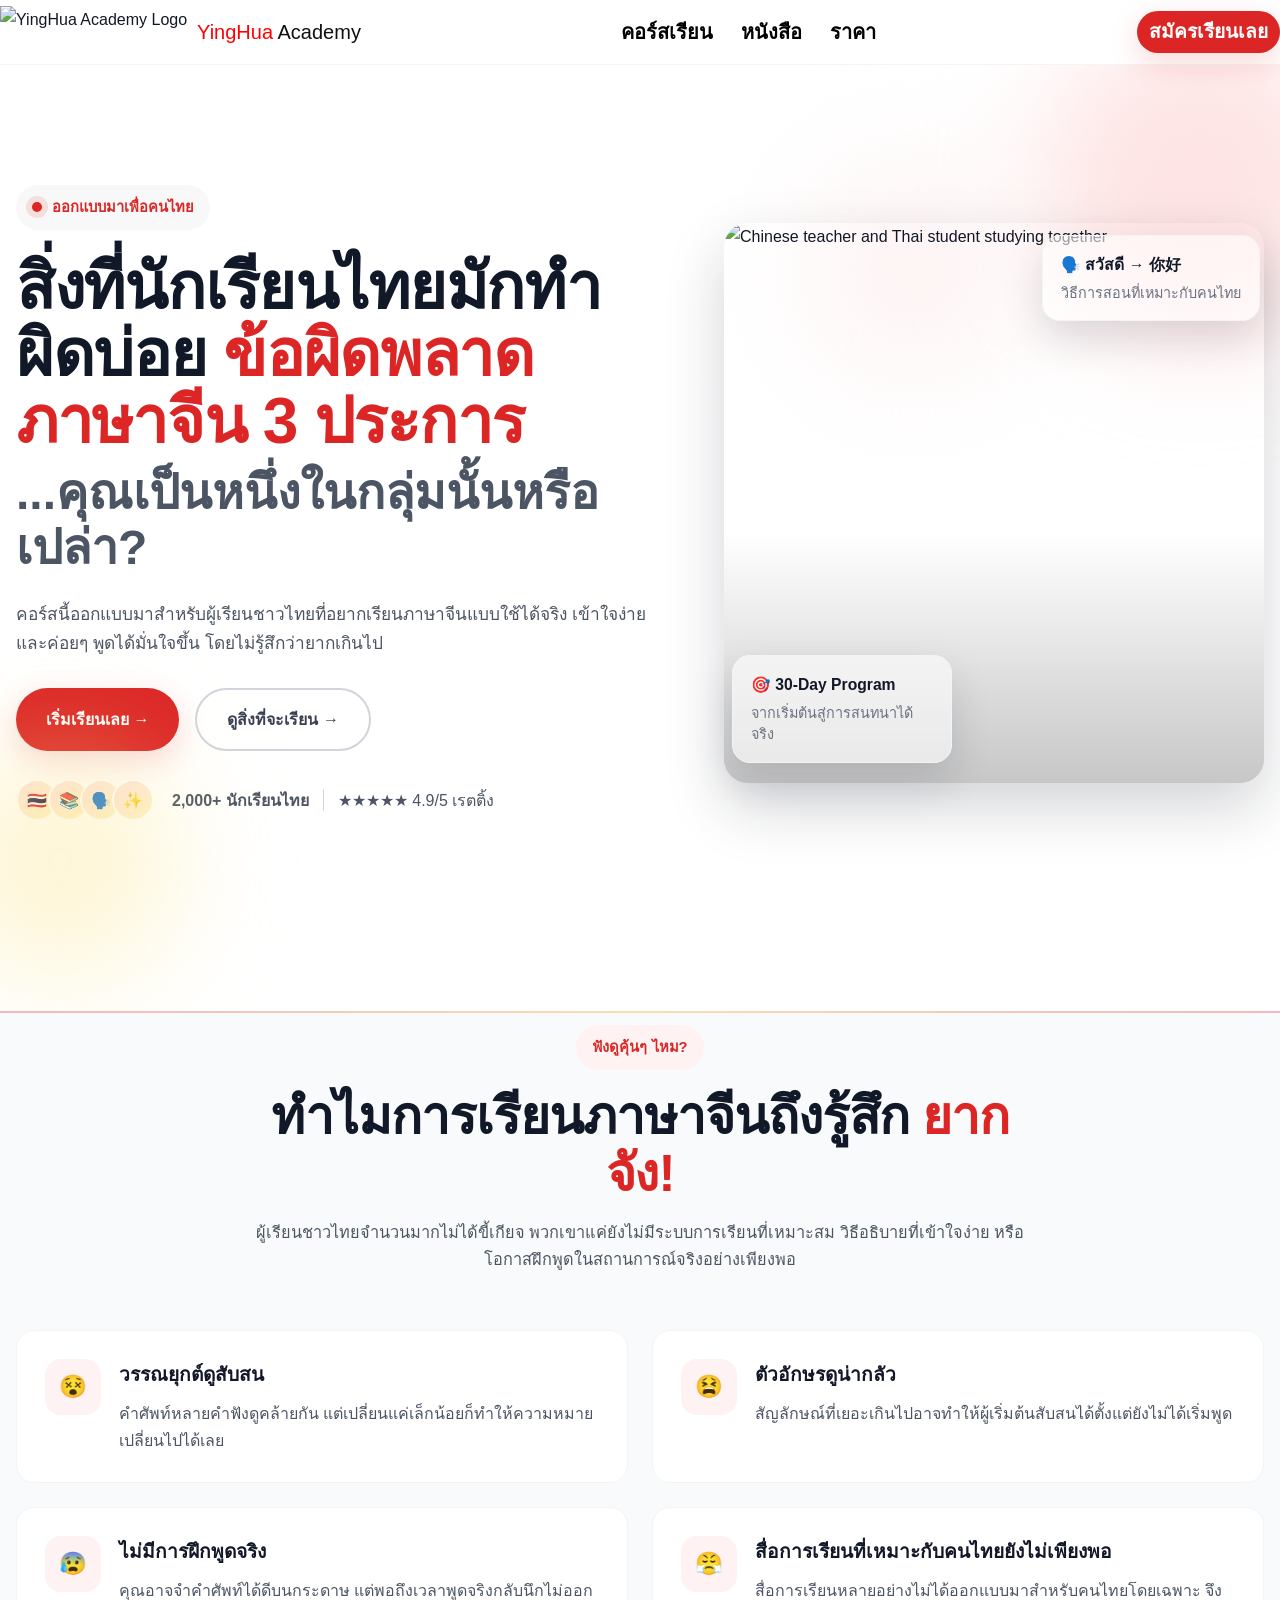
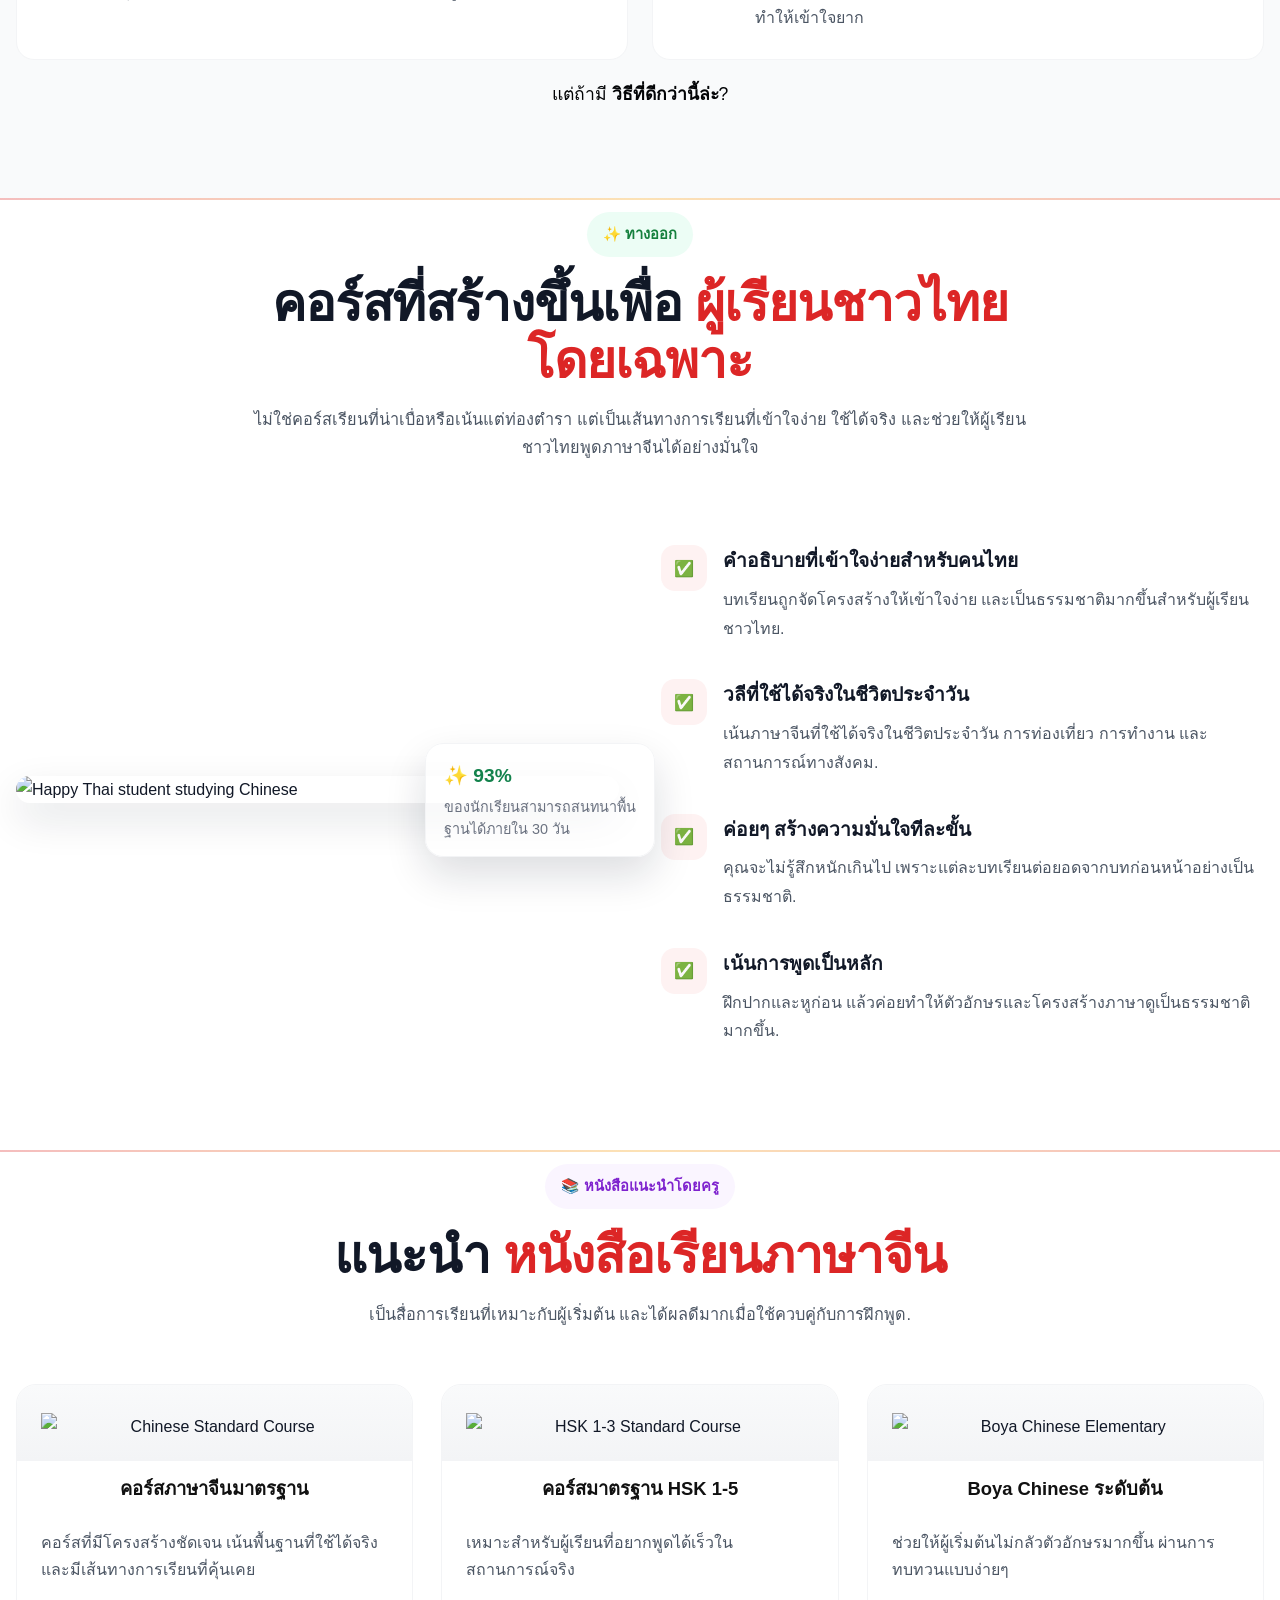
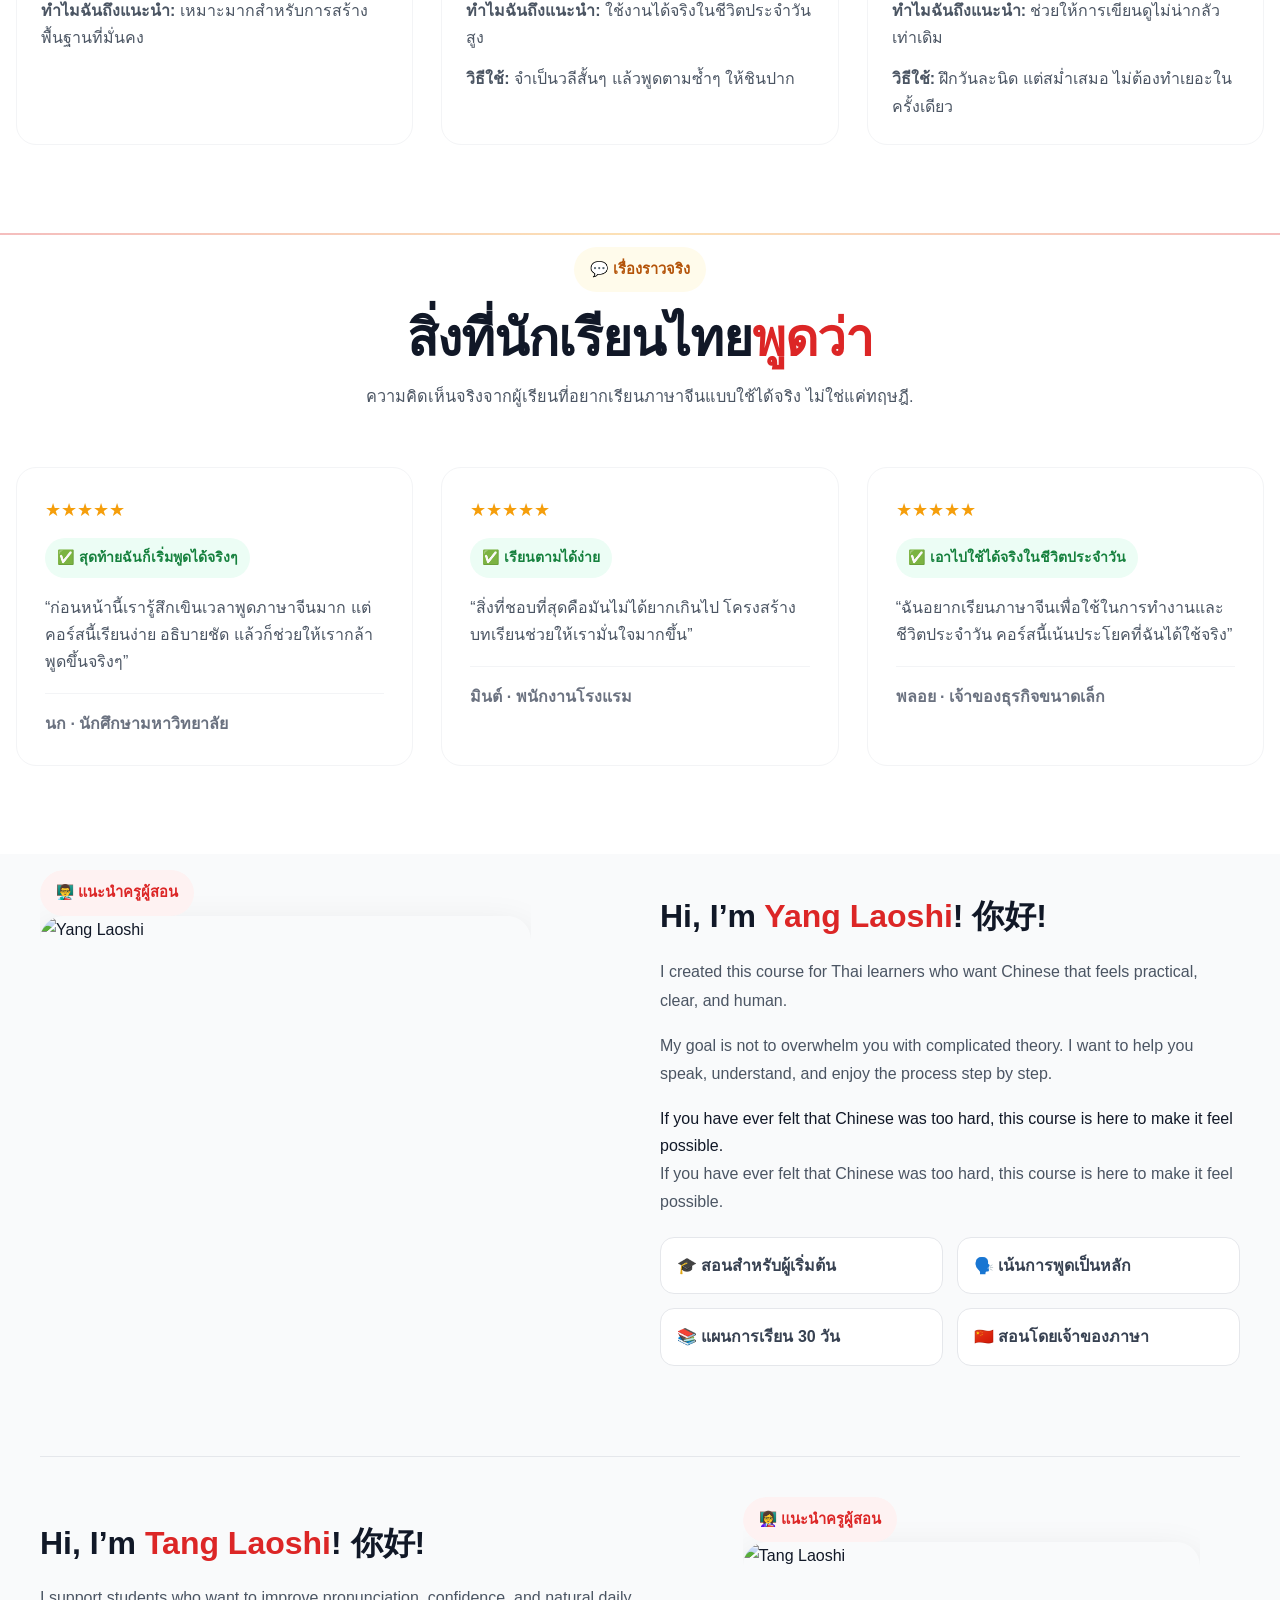
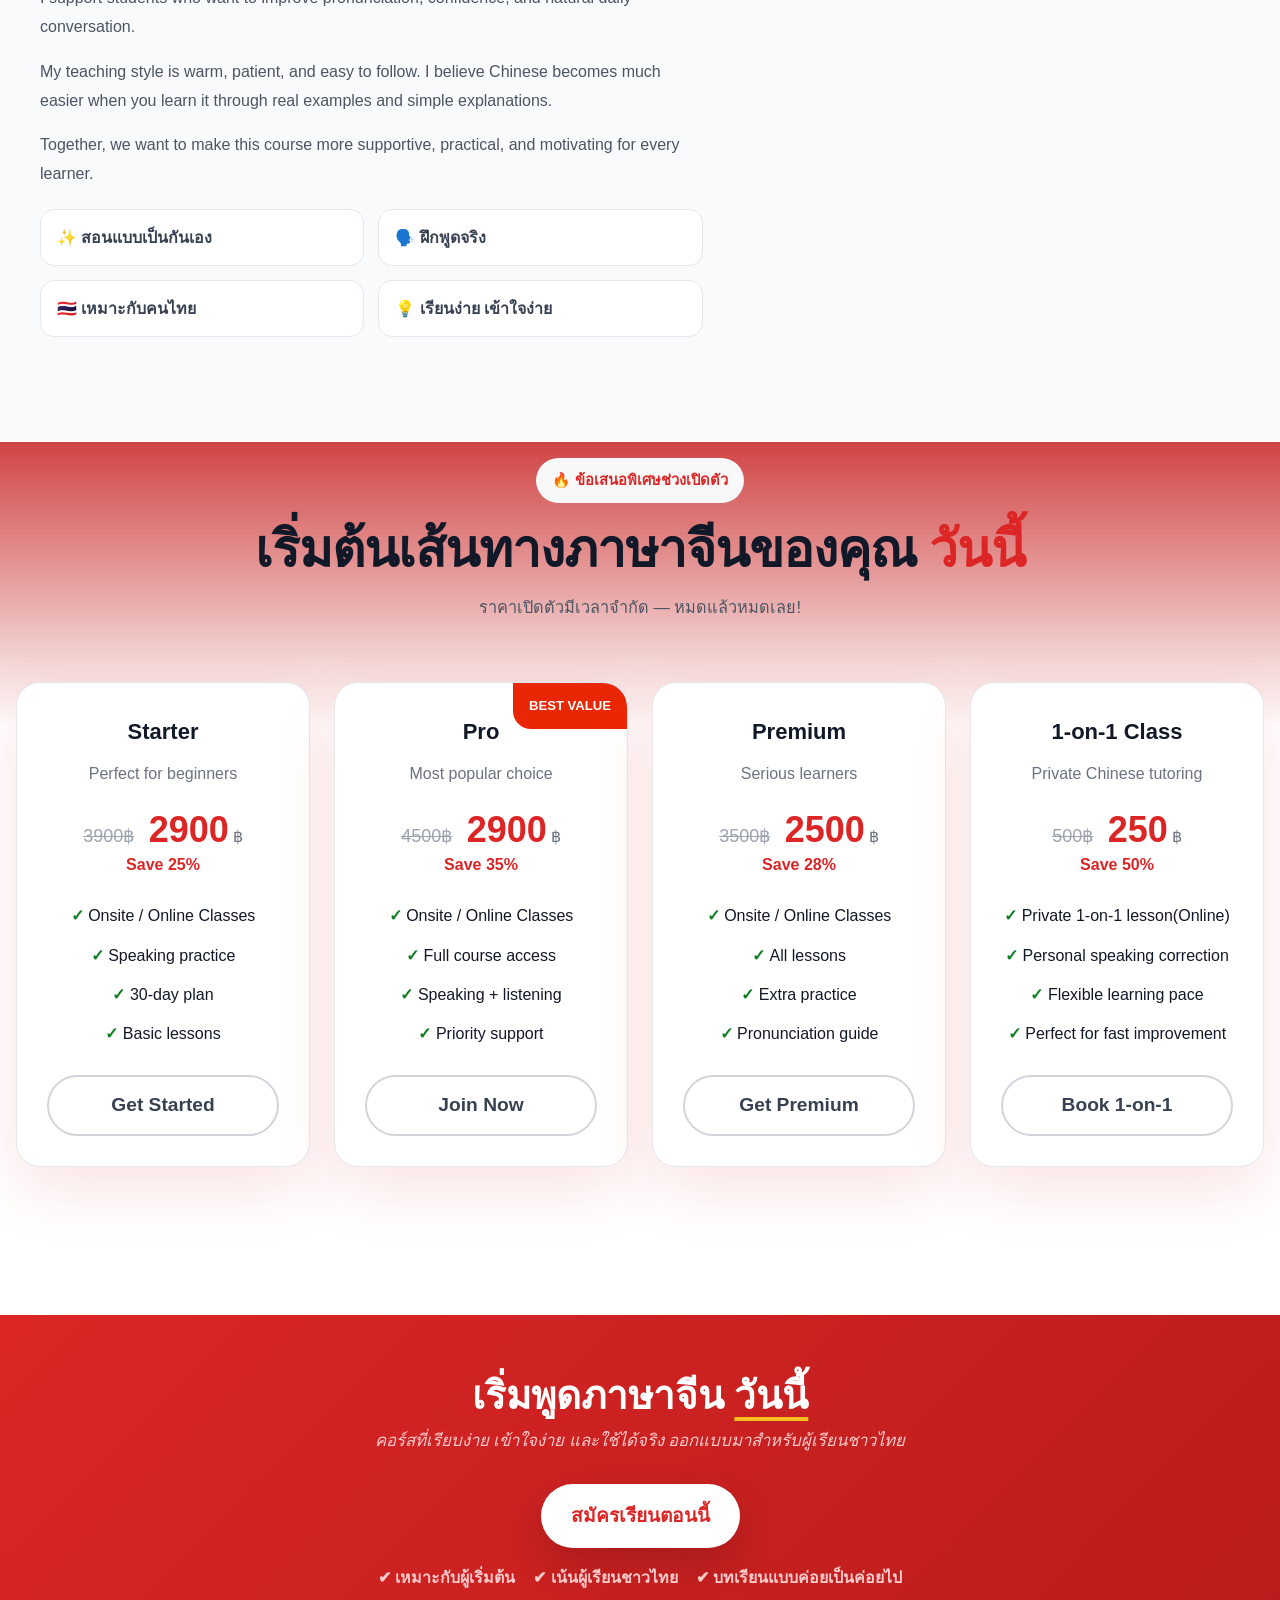
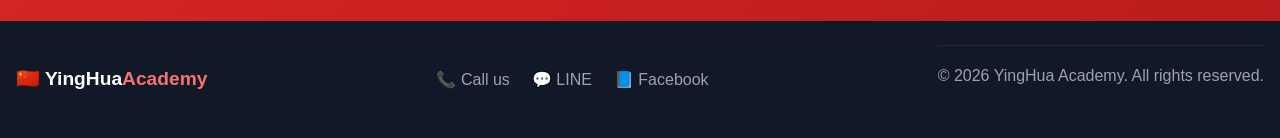
==== index.html @ 35ae315d "Add files via upload" ====
<!DOCTYPE html>
<html lang="en">
<head>
  <meta charset="UTF-8" />
  <meta name="viewport" content="width=device-width, initial-scale=1.0" />
  <title>YingHua Academy</title>
  <meta
    name="description"
    content="A beginner-friendly Chinese course designed for Thai learners. Learn practical Chinese in 30 days with clear lessons, Thai-friendly explanations, and real-life speaking practice."
  />
  <link rel="stylesheet" href="style.css" />
</head>
<body>
  <header class="site-header">
    <div class="nav">
   
    <!-- 顶部logo -->   
  <div class="logo">
  <img src="images/logo.png" alt="YingHua Academy Logo">
  <div class="logo-text">
    <span class="logo-main">YingHua</span>
    <span class="logo-sub">Academy</span>
  </div>
</div>

      <nav class="nav-links">
        <a href="#course">คอร์สเรียน</a>
        <a href="#books"> หนังสือ</a>
        <a href="#pricing">ราคา</a>
      </nav>

      <a href="#pricing" class="btn btn-primary nav-cta">สมัครเรียนเลย</a>
    </div>
  </header>

  <main>
    <section class="hero">
      <div class="hero-bg hero-bg-1"></div>
      <div class="hero-bg hero-bg-2"></div>
      <div class="hero-bg hero-bg-3"></div>

      <div class="container hero-grid">
        <div class="hero-text">
          <div class="pill">
            <span class="dot"></span>
             ออกแบบมาเพื่อคนไทย
          </div>
  <!-- 第一页内容-->   
          <h1>
             สิ่งที่นักเรียนไทยมักทำผิดบ่อย
            <span class="highlight">ข้อผิดพลาดภาษาจีน 3 ประการ</span>
          </h1>
          <h2>...คุณเป็นหนึ่งในกลุ่มนั้นหรือเปล่า?</h2>

          <p class="hero-desc">
            คอร์สนี้ออกแบบมาสำหรับผู้เรียนชาวไทยที่อยากเรียนภาษาจีนแบบใช้ได้จริง เข้าใจง่าย และค่อยๆ พูดได้มั่นใจขึ้น โดยไม่รู้สึกว่ายากเกินไป
          </p>

          <div class="hero-actions">
            <a href="#pricing" class="btn btn-primary btn-large"> เริ่มเรียนเลย  → </a>
            <a href="#course" class="btn btn-secondary btn-large">ดูสิ่งที่จะเรียน →</a>
          </div>

          <div class="social-proof">
            <div class="avatars">
              <span>🇹🇭</span>
              <span>📚</span>
              <span>🗣️</span>
              <span>✨</span>
            </div>
            <div class="proof-text">
              <strong>2,000+ นักเรียนไทย</strong>
              <span class="divider"></span>
              <span>★★★★★ 4.9/5 เรตติ้ง</span>
            </div>
          </div>
        </div>

        <div class="hero-image-wrap">
          <div class="hero-image-card">
            <img src="images/hero.jpg" alt="Chinese teacher and Thai student studying together" />
            <div class="image-overlay"></div>

            <div class="floating-card floating-bottom-left">
              <strong>🎯 30-Day Program</strong>
              <p>จากเริ่มต้นสู่การสนทนาได้จริง</p>
            </div>

            <div class="floating-card floating-top-right">
              <strong>🗣️ สวัสดี → 你好</strong>
              <p>วิธีการสอนที่เหมาะกับคนไทย</p>
            </div>
          </div>
        </div>

    </section>

    <section class="problem-section section-alt">
  <div class="top-line"></div>
  <div class="container">
    <div class="section-heading">
    <div class="pill pill-red">ฟังดูคุ้นๆ ไหม?</div>

      <h3 class="one-line">
        ทำไมการเรียนภาษาจีนถึงรู้สึก <span class="highlight">ยากจัง!</span>
      </h3>
      <p>
            ผู้เรียนชาวไทยจำนวนมากไม่ได้ขี้เกียจ พวกเขาแค่ยังไม่มีระบบการเรียนที่เหมาะสม วิธีอธิบายที่เข้าใจง่าย หรือโอกาสฝึกพูดในสถานการณ์จริงอย่างเพียงพอ
          </p>
        </div>

        <div class="card-grid two-col">
          <div class="info-card">
            <div class="icon-box">😵</div>
            <div>
              <h4>วรรณยุกต์ดูสับสน</h4>
              <p>คำศัพท์หลายคำฟังดูคล้ายกัน แต่เปลี่ยนแค่เล็กน้อยก็ทำให้ความหมายเปลี่ยนไปได้เลย</p>
            </div>
          </div>

          <div class="info-card">
            <div class="icon-box">😫</div>
            <div>
              <h4>ตัวอักษรดูน่ากลัว</h4>
              <p>สัญลักษณ์ที่เยอะเกินไปอาจทำให้ผู้เริ่มต้นสับสนได้ตั้งแต่ยังไม่ได้เริ่มพูด</p>
            </div>
          </div>

          <div class="info-card">
            <div class="icon-box">😰</div>
            <div>
              <h4>ไม่มีการฝึกพูดจริง</h4>
              <p>คุณอาจจำคำศัพท์ได้ดีบนกระดาษ แต่พอถึงเวลาพูดจริงกลับนึกไม่ออก</p>
            </div>
          </div>

          <div class="info-card">
            <div class="icon-box">😤</div>
            <div>
              <h4> สื่อการเรียนที่เหมาะกับคนไทยยังไม่เพียงพอ</h4>
              <p>สื่อการเรียนหลายอย่างไม่ได้ออกแบบมาสำหรับคนไทยโดยเฉพาะ จึงทำให้เข้าใจยาก</p>
            </div>
          </div>
        </div>

        <p class="section-bottom-note">แต่ถ้ามี <strong>วิธีที่ดีกว่านี้ล่ะ</strong>?</p>
      </div>
    </section>

    <section id="course" class="solution-section">
  <div class="top-line"></div>

  <div class="container">

    <!-- ✅ 标题（居中） -->
    <div class="section-heading">
      <div class="pill pill-green">✨ ทางออก</div>

      <h3>
        คอร์สที่สร้างขึ้นเพื่อ <span class="highlight">ผู้เรียนชาวไทยโดยเฉพาะ</span>
      </h3>

      <p>
        ไม่ใช่คอร์สเรียนที่น่าเบื่อหรือเน้นแต่ท่องตำรา แต่เป็นเส้นทางการเรียนที่เข้าใจง่าย ใช้ได้จริง และช่วยให้ผู้เรียนชาวไทยพูดภาษาจีนได้อย่างมั่นใจ
      </p>
    </div>

    <!-- ✅ 左右布局 -->
    <div class="split-grid">

      <!-- 左边图片 -->
      <div class="image-panel">
        <div class="image-card">
          <img src="images/solution.jpg" alt="Happy Thai student studying Chinese" />
          <div class="floating-card floating-stat">
            <strong>✨ 93%</strong>
            <p>ของนักเรียนสามารถสนทนาพื้นฐานได้ภายใน 30 วัน</p>
          </div>
        </div>
      </div>

      <!-- 右边内容 -->
      <div class="text-panel">

        <div class="feature-list">

          <div class="feature-item">
            <div class="icon-box small">✅</div>
            <div>
              <h4>คำอธิบายที่เข้าใจง่ายสำหรับคนไทย</h4>
              <p>บทเรียนถูกจัดโครงสร้างให้เข้าใจง่าย และเป็นธรรมชาติมากขึ้นสำหรับผู้เรียนชาวไทย.</p>
            </div>
          </div>

          <div class="feature-item">
            <div class="icon-box small">✅</div>
            <div>
              <h4>วลีที่ใช้ได้จริงในชีวิตประจำวัน</h4>
              <p> เน้นภาษาจีนที่ใช้ได้จริงในชีวิตประจำวัน การท่องเที่ยว การทำงาน และสถานการณ์ทางสังคม.</p>
            </div>
          </div>

          <div class="feature-item">
            <div class="icon-box small">✅</div>
            <div>
              <h4>ค่อยๆ สร้างความมั่นใจทีละขั้น</h4>
              <p>คุณจะไม่รู้สึกหนักเกินไป เพราะแต่ละบทเรียนต่อยอดจากบทก่อนหน้าอย่างเป็นธรรมชาติ.</p>
            </div>
          </div>

          <div class="feature-item">
            <div class="icon-box small">✅</div>
            <div>
              <h4> เน้นการพูดเป็นหลัก</h4>
              <p>ฝึกปากและหูก่อน แล้วค่อยทำให้ตัวอักษรและโครงสร้างภาษาดูเป็นธรรมชาติมากขึ้น.</p>
            </div>
          </div>

        </div>

      </div>

    </div>

  </div>
</section>

  </div>
</section>

   <section id="books" class="books-section">
  <div class="top-line"></div>
  <div class="container">
    <div class="section-heading">
      <div class="pill pill-purple">📚 หนังสือแนะนำโดยครู</div>
      <h3>แนะนำ <span class="highlight">หนังสือเรียนภาษาจีน</span></h3>
      <p>
         เป็นสื่อการเรียนที่เหมาะกับผู้เริ่มต้น และได้ผลดีมากเมื่อใช้ควบคู่กับการฝึกพูด.
      </p>
    </div>

    <div class="book-grid">
      <div class="book-card">
        <div class="book-top">
          <img src="images/book1.jpg" alt="Chinese Standard Course">
        </div>
        <h4 class="book-title">คอร์สภาษาจีนมาตรฐาน</h4>
        <div class="book-body">
          <p>คอร์สที่มีโครงสร้างชัดเจน เน้นพื้นฐานที่ใช้ได้จริง และมีเส้นทางการเรียนที่คุ้นเคย</p>
          <p><strong>ทำไมฉันถึงแนะนำ:</strong> เหมาะมากสำหรับการสร้างพื้นฐานที่มั่นคง</p>
        </div>
      </div>

      <div class="book-card">
        <div class="book-top">
          <img src="images/book2.jpg" alt="HSK 1-3 Standard Course">
        </div>
        <h4 class="book-title">คอร์สมาตรฐาน HSK 1-5</h4>
        <div class="book-body">
          <p>เหมาะสำหรับผู้เรียนที่อยากพูดได้เร็วในสถานการณ์จริง</p>
          <p><strong>ทำไมฉันถึงแนะนำ:</strong> ใช้งานได้จริงในชีวิตประจำวันสูง</p>
          <p><strong>วิธีใช้:</strong> จำเป็นวลีสั้นๆ แล้วพูดตามซ้ำๆ ให้ชินปาก</p>
        </div>
      </div>

      <div class="book-card">
        <div class="book-top">
          <img src="images/book3.jpg" alt="Boya Chinese Elementary">
        </div>
        <h4 class="book-title">Boya Chinese ระดับต้น</h4>
        <div class="book-body">
          <p> ช่วยให้ผู้เริ่มต้นไม่กลัวตัวอักษรมากขึ้น ผ่านการทบทวนแบบง่ายๆ</p>
          <p><strong>ทำไมฉันถึงแนะนำ:</strong> ช่วยให้การเขียนดูไม่น่ากลัวเท่าเดิม</p>
          <p><strong>วิธีใช้:</strong>  ฝึกวันละนิด แต่สม่ำเสมอ ไม่ต้องทำเยอะในครั้งเดียว</p>
        </div>
      </div>
    </div>
  </div>
</section>

        

    <section class="testimonial-section">
      <div class="top-line"></div>
      <div class="container">
        <div class="section-heading">
          <div class="pill pill-amber">💬 เรื่องราวจริง</div>
          <h3>สิ่งที่นักเรียนไทย<span class="highlight">พูดว่า</span></h3>
          <p>ความคิดเห็นจริงจากผู้เรียนที่อยากเรียนภาษาจีนแบบใช้ได้จริง ไม่ใช่แค่ทฤษฎี.</p>
        </div>

        <div class="testimonial-grid">
          <div class="testimonial-card">
            <div class="stars">★★★★★</div>
            <span class="success-badge">✅ สุดท้ายฉันก็เริ่มพูดได้จริงๆ</span>
            <p>
              “ก่อนหน้านี้เรารู้สึกเขินเวลาพูดภาษาจีนมาก แต่คอร์สนี้เรียนง่าย อธิบายชัด แล้วก็ช่วยให้เรากล้าพูดขึ้นจริงๆ”
            </p>
            <div class="author">นก · นักศึกษามหาวิทยาลัย</div>
          </div>

          <div class="testimonial-card">
            <div class="stars">★★★★★</div>
            <span class="success-badge">✅ เรียนตามได้ง่าย</span>
            <p>
              “สิ่งที่ชอบที่สุดคือมันไม่ได้ยากเกินไป โครงสร้างบทเรียนช่วยให้เรามั่นใจมากขึ้น”
            </p>
            <div class="author">มินต์ · พนักงานโรงแรม</div>
          </div>

          <div class="testimonial-card">
            <div class="stars">★★★★★</div>
            <span class="success-badge">✅ เอาไปใช้ได้จริงในชีวิตประจำวัน</span>
            <p>
              “ฉันอยากเรียนภาษาจีนเพื่อใช้ในการทำงานและชีวิตประจำวัน คอร์สนี้เน้นประโยคที่ฉันได้ใช้จริง”
            </p>
            <div class="author">พลอย · เจ้าของธุรกิจขนาดเล็ก</div>
          </div>
        </div>
      </div>
    </section>

   <section class="instructor-section section-alt">
  <div class="container">

    <!-- 老师1 -->
    <div class="teacher-block">

      <!-- 图片 -->
      <div class="image-panel">
        <div class="image-card instructor-card">
          <div class="pill pill-red">👨‍🏫 แนะนำครูผู้สอน</div>
          <img src="images/instructor-1.jpg" alt="Yang Laoshi" />
        </div>
      </div>

      <!-- 文字 -->
      <div class="text-panel">
        <h3>Hi, I’m <span class="highlight">Yang Laoshi</span>! 你好!</h3>

        <p>
          I created this course for Thai learners who want Chinese that feels practical, clear, and human.
        </p>

        <p>
          My goal is not to overwhelm you with complicated theory. I want to help you speak,
          understand, and enjoy the process step by step.

        </p>
 If you have ever felt that Chinese was too hard, this course is here to make it feel possible.
        <p>
          If you have ever felt that Chinese was too hard, this course is here to make it feel possible.
        </p>

        <div class="credentials">
          <div class="credential">🎓 สอนสำหรับผู้เริ่มต้น</div>
          <div class="credential">🗣️ เน้นการพูดเป็นหลัก</div>
          <div class="credential">📚 แผนการเรียน 30 วัน
</div>
          <div class="credential">🇨🇳 สอนโดยเจ้าของภาษา</div>
        </div>
      </div>

    </div>

    <!-- 老师2 -->
    <div class="teacher-block reverse">

      <!-- 图片 -->
      <div class="image-panel">
        <div class="image-card instructor-card">
          <div class="pill pill-red">👩‍🏫 แนะนำครูผู้สอน</div>
          <img src="images/instructor-2.jpg" alt="Tang Laoshi" />
        </div>
      </div>

      <!-- 文字 -->
      <div class="text-panel">
        <h3>Hi, I’m <span class="highlight">Tang Laoshi</span>! 你好!</h3>

        <p>
          I support students who want to improve pronunciation, confidence, and natural daily conversation.
        </p>

        <p>
          My teaching style is warm, patient, and easy to follow. I believe Chinese becomes much easier
          when you learn it through real examples and simple explanations.
        </p>

        <p>
          Together, we want to make this course more supportive, practical, and motivating for every learner.
        </p>

        <div class="credentials">
          <div class="credential">✨ สอนแบบเป็นกันเอง</div>
          <div class="credential">🗣️ ฝึกพูดจริง</div>
          <div class="credential">🇹🇭 เหมาะกับคนไทย</div>
          <div class="credential">💡 เรียนง่าย เข้าใจง่าย</div>
        </div>
      </div>

    </div>

  </div>
</section>

     <section id="pricing" class="pricing-section">
  <div class="container">
     <div class="section-heading">
      <div class="pill pill-red2">🔥 ข้อเสนอพิเศษช่วงเปิดตัว</div>

      <h3>
        เริ่มต้นเส้นทางภาษาจีนของคุณ <span class="highlight">วันนี้</span>
      </h3>

      <p>
        ราคาเปิดตัวมีเวลาจำกัด — หมดแล้วหมดเลย!
      </p>
    </div>

    <div class="pricing-grid">

  <!-- 基础 -->
  <div class="pricing-card">
    <h4>Starter</h4>
    <p class="pricing-sub">Perfect for beginners</p>

    <div class="price">
      <span class="old-price">3900฿</span>
      <span class="new-price">2900<span>฿</span></span>
      <div class="save-text">Save 25%</div>
    </div>

    <ul class="pricing-list">
      <li>Onsite / Online Classes</li>
      <li>Speaking practice</li>
      <li>30-day plan</li>
      <li>Basic lessons</li>
    </ul>


    <a href="payment.html" class="btn btn-secondary btn-full">Get Started</a>
      </div>

  <!-- ⭐ 主推 -->
  <div class="pricing-card featured">
    <div class="best-value">BEST VALUE</div>

    <h4>Pro</h4>
    <p class="pricing-sub">Most popular choice</p>

    <div class="price">
      <span class="old-price">4500฿</span>
      <span class="new-price">2900<span>฿</span></span>
      <div class="save-text">Save 35%</div>
    </div>

    <ul class="pricing-list">
      <li>Onsite / Online Classes</li>
      <li>Full course access</li>
      <li>Speaking + listening</li>
      <li>Priority support</li>
    </ul>

     <a href="payment.html" class="btn btn-secondary btn-full">Join Now</a>
      </div>

  <!-- 高级 -->
  <div class="pricing-card">
    <h4>Premium</h4>
    <p class="pricing-sub">Serious learners</p>

    <div class="price">
      <span class="old-price">3500฿</span>
      <span class="new-price">2500<span>฿</span></span>
      <div class="save-text">Save 28%</div>
    </div>

    <ul class="pricing-list">
      <li>Onsite / Online Classes</li>
      <li>All lessons</li>
      <li>Extra practice</li>
      <li>Pronunciation guide</li>
    </ul>

    <a href="payment.html" class="btn btn-secondary btn-full">Get Premium</a>
      </div>
 <!-- 一对一教学 -->
      <div class="pricing-card">
        <h4>1-on-1 Class</h4>
        <p class="pricing-sub">Private Chinese tutoring</p>

        <div class="price">
          <span class="old-price">500฿</span>
          <span class="new-price">250<span>฿</span></span>
          <div class="save-text">Save 50%</div>
        </div>

        <ul class="pricing-list">
          <li>Private 1-on-1 lesson(Online)</li>
          <li>Personal speaking correction</li>
          <li>Flexible learning pace</li>
          <li>Perfect for fast improvement</li>
        </ul>

        <a href="payment.html" class="btn btn-secondary btn-full">Book 1-on-1</a>
      </div>

    </div>
  </div>
</section>

</div>
<section class="final-cta">
  <div class="container final-content">

    <h3>
      เริ่มพูดภาษาจีน <span> วันนี้</span>
    </h3>

    <p class="thai-line">
      คอร์สที่เรียบง่าย เข้าใจง่าย และใช้ได้จริง ออกแบบมาสำหรับผู้เรียนชาวไทย
    </p>

   <a href="#pricing" class="btn btn-white">สมัครเรียนตอนนี้</a>


    <div class="final-trust">
      <span>✔ เหมาะกับผู้เริ่มต้น</span>
      <span>✔ เน้นผู้เรียนชาวไทย</span>
      <span>✔ บทเรียนแบบค่อยเป็นค่อยไป</span>
    </div>

  </div>
</section>
<footer class="site-footer">
  <div class="container">

    <div class="footer-row">
      
      <!-- 左边品牌 -->
      <div>
        <div class="footer-brand">
         🇨🇳 YingHua<span>Academy</span>
        </div>
        
      </div>

      <!-- 右边链接 -->
      <div class="footer-links">
  <a href="tel:+66652752501">📞 Call us</a>

 <a href="javascript:void(0);" onclick="openLine()">💬 LINE</a>
  <a href="https://www.facebook.com/YingHuaAcademyPTN/" target="_blank">
    📘 Facebook
  </a>
</div>
<div id="lineBox" style="
  display:none;
  position:fixed;
  z-index:9999;
  top:0;left:0;
  width:100%;height:100%;
  background:rgba(0,0,0,0.5);
  justify-content:center;
  align-items:center;
">

  <div style="
    background:#fff;
    padding:84px;
    border-radius:26px;
    text-align:center;
  ">

    <p>สแกนเพื่อเพิ่ม LINE</p>

    <img src="images/line-qr.png" style="
      width:280px;
      margin:15px auto;
      display:block;
    ">

    <button onclick="closeLine()" style="
      margin-top:10px;
      padding:8px 16px;
      border:none;
      border-radius:8px;
      background:#dc2626;
      color:#fff;
      cursor:pointer;
    ">
      ปิด
    </button>

  </div>
</div>
<script>
function openLine() {
  document.getElementById("lineBox").style.display = "flex";
}

function closeLine() {
  document.getElementById("lineBox").style.display = "none";
}
</script>

    <!-- 底部 -->
    <div class="footer-bottom">
      <p>© 2026 YingHua Academy. All rights reserved.</p>
    </div>

  </div>
</footer>
---- style.css ----
/* =========================================================
   01. 基础重置
========================================================= */
* {
  margin: 0;
  padding: 0;
  box-sizing: border-box;
}

html {
  scroll-behavior: smooth;
}

body {
  font-family: -apple-system, BlinkMacSystemFont, "Segoe UI", Roboto, Inter, sans-serif;
  color: #111827;
  background: #ffffff;
  line-height: 1.7;
}

img {
  max-width: 100%;
  display: block;
}

a {
  text-decoration: none;
  color: inherit;
}

ul {
  list-style: none;
}

/* =========================================================
   02. 通用布局
========================================================= */
.container {
  width: min(1280px, calc(100% - 32px));
  margin: 0 auto;
}

.section-alt {
  background: #f9fafb;
}

section {
  padding: 24px 0 88px;
}

/* =========================================================
   03. 顶部导航栏
========================================================= */
.site-header {
  position: sticky;
  top: 0;
  z-index: 50;
  background: rgb(255, 255, 255);
  backdrop-filter: blur(12px);
  border-bottom: 1px solid #f3f4f6;
}

.nav {
  min-height: 64px;
  display: flex;
  align-items: center;
  justify-content: space-between;
  gap: 20px;
}

/* Logo 区域
   注意：如果你的 HTML 不是 .logo-text，而是 .brand-name
   请把这里的类名统一掉 */
.logo {
  display: flex;
  align-items: center;
  gap: 10px;
}

.logo img {
  height: 52px;
  width: auto;
}

.logo-text {
  font-size: 20px;
  font-weight: 500;
}

.logo-main {
  color: red;
}

.logo-sub {
  color: #111;
}

/* 导航链接 */
.nav-links {
  display: flex;
  gap: 28px;
  color: #000000;
  font-weight: 850;
  font-size: 20px;
}

.nav-links a:hover {
  color: #bc0000;
}

/* 顶部按钮 */
.nav-cta {
  flex-shrink: 0;
  white-space: nowrap;
}

/* =========================================================
   04. 按钮系统
========================================================= */
.btn {
  display: inline-flex;
  align-items: center;
  justify-content: center;
  border-radius: 9999px;
  font-weight: 800;
  transition: all 0.3s ease;
  cursor: pointer;
  font-size: 1.2rem;
}

.btn:hover {
  transform: translateY(-2px) scale(1.03);
}

.btn-primary {
  background: #dc2626;
  color: #ffffff;
  padding: 5px 12px;/* 改这里是电脑导航按钮大小 */
  box-shadow: 0 10px 30px rgba(220, 38, 38, 0.18);
}

.btn-primary:hover {
  background: #b91c1c;
}

.btn-secondary {
  background: transparent;
  color: #374151;
  border: 2px solid #d1d5db;
  padding: 12px 22px;
}

.btn-secondary:hover {
  color: #dc2626;
  border-color: #fca5a5;
}

.btn-large {
  padding: 16px 30px;
  font-size: 1rem;
}

.btn-full {
  width: 100%;
}

.btn-white {
  background: #ffffff;
  color: #dc2626;
  padding: 16px 30px;
  box-shadow: 0 16px 40px rgba(0, 0, 0, 0.16);
}

.btn-white:hover {
  background: #f9fafb;
}

/* =========================================================
   05. 标签 / Pills
========================================================= */
.pill {
  display: inline-flex;
  align-items: center;
  gap: 10px;
  padding: 10px 16px;
  border-radius: 9999px;
  background: #f8f8f8;
  color: #dc2626;
  font-size: 0.92rem;
  font-weight: 600;
}

.pill-red {
  background: #fef2f2;
  color: #dc2626;
}

.pill-green {
  background: #ecfdf5;
  color: #15803d;
}

.pill-amber {
  background: #fffbeb;
  color: #b45309;
}

.pill-purple {
  background: #faf5ff;
  color: #7e22ce;
}

.pill-blue {
  background: #eff6ff;
  color: #1d4ed8;
}

.dot {
  width: 10px;
  height: 10px;
  background: #dc2626;
  border-radius: 50%;
  box-shadow: 0 0 0 6px rgba(220, 38, 38, 0.12);
}

/* =========================================================
   06. 首屏 Hero
========================================================= */
.hero {
  position: relative;
  overflow: hidden;
  padding: 20px 0 90px;
  background: #ffffff;
}

.hero-grid {
  display: grid;
  grid-template-columns: 1.1fr 0.9fr;
  gap: 48px;
  align-items: center;
  min-height: calc(100vh - 64px);
}

.hero-text h1 {
  margin-top: 24px;
  font-size: clamp(2.5rem, 5vw, 4.2rem);
  line-height: 1.05;
  font-weight: 800;
  letter-spacing: -0.02em;
}

.hero-text h2 {
  margin-top: 10px;
  font-size: clamp(1.9rem, 4vw, 3rem);
  color: #4b5563;
  line-height: 1.15;
  font-weight: 800;
}

.highlight {
  color: #dc2626;
}

.hero-desc {
  margin-top: 24px;
  font-size: 1.08rem;
  color: #4b5563;
  max-width: 680px;
}

.thai-line {
  margin-top: 10px;
  color: #6b7280;
  font-style: italic;
}

.hero-actions {
  margin-top: 30px;
  display: flex;
  flex-wrap: wrap;
  gap: 16px;
}

.social-proof {
  margin-top: 28px;
  display: flex;
  align-items: center;
  gap: 18px;
  flex-wrap: wrap;
}

.avatars {
  display: flex;
}

.avatars span {
  width: 42px;
  height: 42px;
  border-radius: 50%;
  display: grid;
  place-items: center;
  background: linear-gradient(135deg, #fee2e2, #fef3c7);
  border: 2px solid #fff;
  margin-left: -10px;
}

.avatars span:first-child {
  margin-left: 0;
}

.proof-text {
  display: flex;
  align-items: center;
  gap: 14px;
  flex-wrap: wrap;
  color: #4b5563;
}

.divider {
  width: 1px;
  height: 22px;
  background: #d1d5db;
}

.hero-image-wrap {
  display: block;
}

.hero-image-card,
.image-card {
  position: relative;
  border-radius: 24px;
  overflow: visible;
}

.hero-image-card img,
.image-card img,
.wide-image img {
  width: 100%;
  height: auto;
  border-radius: 24px;
  object-fit: cover;
}

.hero-image-card img {
  min-height: 560px;
  object-fit: cover;
  box-shadow: 0 25px 60px rgba(17, 24, 39, 0.18);
}

.image-overlay {
  position: absolute;
  inset: 0;
  border-radius: 24px;
  background: linear-gradient(to top, rgba(0, 0, 0, 0.22), transparent 45%);
  pointer-events: none;
}

.floating-card {
  position: absolute; /* 浮动定位 */
   z-index: 9999;
  background: rgba(255, 255, 255, 0.58); /* 磨砂透明背景 */
  border: 1px solid #f3f4f6; /* 浅灰边框 */
  border-radius: 18px; /* 圆角 */
  padding: 16px 18px; /* 内边距 */
  box-shadow: 0 18px 40px rgba(17, 24, 39, 0.14); /* 阴影 */
  max-width: 220px; /* 最大宽度 */
}

.floating-card strong {
  display: block;
  margin-bottom: 4px;
  font-size: 0.98rem;
}

.floating-card p {
  font-size: 0.9rem;
  color: #6b7280;
  line-height: 1.5;
  
}

.floating-bottom-left {
  left: 8px;
  bottom: 20px;
}

.floating-top-right {
  top: 12px;
  right: 4px;
}

.hero-bg,
.final-bg {
  position: absolute;
  border-radius: 9999px;
  filter: blur(56px);
  pointer-events: none;
}

.hero-bg-1 {
  width: 320px;
  height: 320px;
  right: -80px;
  top: -40px;
  background: rgba(254, 202, 202, 0.5);
}

.hero-bg-2 {
  width: 240px;
  height: 240px;
  left: -60px;
  bottom: 30px;
  background: rgba(253, 230, 138, 0.35);
}

.hero-bg-3 {
  width: 220px;
  height: 220px;
  right: 20%;
  top: 10%;
  background: rgba(254, 242, 242, 0.8);
}

/* =========================================================
   07. 通用区块标题
========================================================= */
.section-heading {
  text-align: center;
  max-width: 780px;
  margin: 0 auto 56px;
}

.section-heading .pill {
  margin-bottom: 18px;
}

.section-heading h3 {
  font-size: clamp(2rem, 4vw, 3.2rem);
  line-height: 1.12;
  font-weight: 800;
  letter-spacing: -0.02em;
}

.section-heading p {
  margin-top: 16px;
  color: #4b5563;
  font-size: 1.02rem;
}

.top-line {
  height: 2px;
  background: linear-gradient(
    90deg,
    rgba(220, 38, 38, 0.3),
    rgba(245, 158, 11, 0.3),
    rgba(220, 38, 38, 0.3)
  );
}

/* =========================================================
   08. 问题区 / 信息卡
========================================================= */
.card-grid.two-col {
  display: grid;
  grid-template-columns: repeat(2, minmax(0, 1fr));
  gap: 24px;
}

.info-card {
  background: #ffffff;
  border: 1px solid #f3f4f6;
  border-radius: 18px;
  padding: 28px;
  display: flex;
  gap: 18px;
  transition: all 0.3s ease;
}

.info-card:hover,
.book-card:hover,
.testimonial-card:hover {
  transform: translateY(-6px);
  box-shadow: 0 18px 40px rgba(17, 24, 39, 0.08);
  border-color: #fecaca;
}

.icon-box {
  width: 56px;
  height: 56px;
  flex-shrink: 0;
  display: grid;
  place-items: center;
  border-radius: 16px;
  background: #fef2f2;
  font-size: 1.4rem;
}

.icon-box.small {
  width: 46px;
  height: 46px;
  border-radius: 14px;
  font-size: 1rem;
}

.info-card h4,
.feature-item h4,
.module-card h4,
.book-card h4,
.pricing-card h4 {
  font-size: 1.2rem;
  font-weight: 800;
  margin-bottom: 8px;
}

.info-card p,
.feature-item p,
.book-body p,
.testimonial-card p {
  color: #4b5563;
}

.section-bottom-note {
  margin-top: 20px;
  text-align: center;
  font-size: 1.1rem;
  color: #030406;
}

/* =========================================================
   09. 左右分栏 / 课程区
========================================================= */
/* Split sections 课程卡片 */
.split-grid {
  display: grid;
  grid-template-columns: 1fr 1fr;
  gap: 64px;
  align-items: center;
}

.image-panel img {
  box-shadow: 0 16px 40px rgba(17, 24, 39, 0.12);
}

.text-panel > .pill {
  margin-bottom: 18px;
}

.text-panel h3 {
  font-size: clamp(2rem, 4vw, 3rem);
  line-height: 1.12;
  font-weight: 800;
  margin-bottom: 18px;
}

.text-panel p {
  color: #4b5563;
  margin-bottom: 10px;
}

.feature-list {
  margin-top: 28px;
  display: grid;
  gap: 20px;
}

.feature-item {
  display: flex;
  gap: 16px;
  align-items: flex-start;
}

.floating-stat {
  right: -36px;
  bottom: -54px;
  max-width: 230px;
}

.floating-stat strong {
  color: #13824c;
  font-size: 1.2rem;
}



/* Books 卡片项 */
.book-grid,
.testimonial-grid {
  display: grid;
  grid-template-columns: repeat(3, minmax(0, 1fr));
  gap: 28px;
}

.book-card {
  background: #ffffff;
  border: 1px solid #f3f4f6;
  border-radius: 20px;
  overflow: hidden;
  transition: all 0.3s ease;
}

.book-top {
  padding: 28px 24px 20px;
  text-align: center;
  background: linear-gradient(180deg, #f9fafb, #f3f4f6);
  border-bottom: 1px solid #f3f4f6;
}

.book-emoji {
  font-size: 3rem;
  margin-bottom: 12px;
}

.level-badge {
  display: inline-block;
  margin-bottom: 14px;
  padding: 8px 12px;
  border-radius: 9999px;
  background: #ecfdf5;
  color: #15803d;
  font-size: 0.85rem;
  font-weight: 700;
}

.book-body {
  padding: 24px;
}

.book-body p + p {
  margin-top: 14px;
}

.老师评语 {
  margin-top: 32px;
  background: #fef2f2;
  border-radius: 18px;
  padding: 28px;
  text-align: center;
}
/* 书名居中 */
.book-card h4,
.book-title {
  display: block;
  width: 100%;
  text-align: center;
  margin: 12px 0 0;
  font-size: 1.15rem;
  font-weight: 800;
  color: #111;
}

/* Testimonials */
.testimonial-card {
  background: #ffffff;
  border: 1px solid #f3f4f6;
  border-radius: 20px;
  padding: 28px;
  transition: all 0.3s ease;
}

.stars {
  color: #f59e0b;
  font-size: 1.1rem;
  margin-bottom: 12px;
}

.success-badge {
  display: inline-block;
  background: #ecfdf5;
  color: #15803d;
  padding: 8px 12px;
  border-radius: 9999px;
  font-size: 0.88rem;
  font-weight: 700;
  margin-bottom: 16px;
}

.author {
  margin-top: 18px;
  padding-top: 16px;
  border-top: 1px solid #f3f4f6;
  color: #6b7280;
  font-weight: 600;
}

/* 电脑版：老师区域 4:3 比例 */
@media (min-width: 992px) {
  .teacher-block:not(.reverse) .image-card {
    width: 92%;          /* 这里改第一张图片大小 */
    grid-template-columns: 4fr 3fr; 
    position: relative;
    border-radius: 24px; /* 圆角 */
    overflow: hidden; /* 超出裁切 */
    aspect-ratio: 1 / 1; /* 图片区域保持正方形 */
  }

  .teacher-block.reverse {
    grid-template-columns: 4fr 3fr; /* 第二个老师左右反过来时，比例也反过来 */
  }

  .teacher-block .image-panel {
    width: 92%;
  }

  .teacher-block .image-card {
    position: relative;
    border-radius: 24px; /* 圆角 */
    overflow: hidden; /* 超出裁切 */
    aspect-ratio: 1 / 1; /* 图片区域保持正方形 */
  }

  .teacher-block .image-card img {
    width: 100%;
    height: 100%;
    object-fit: cover; /* 不变形，自动裁切 */
    object-position: center center; /* 显示图片中间位置 */
    display: block;
  }

  .teacher-block .text-panel {
    padding: 10px 0;
  }
}

/* 手机端自适应 */
@media (max-width: 768px) {
  .instructor-card img {
    max-width: 100%;        /* 小屏幕下铺满 */
  }
}
.floating-love {
  left: 50%;
  transform: translateX(-50%);
  bottom: -24px;
  max-width: 280px;
  text-align: center;
}

.credentials {
  margin-top: 26px;
  display: grid;
  grid-template-columns: repeat(2, minmax(0, 1fr));
  gap: 16px;
}

.credential {
  background: #ffffff;
  border: 1px solid #f3f4f6;
  border-radius: 16px;
  padding: 16px;
  font-weight: 700;
  color: #374151;
}

/* Pricing第一套 */
.pricing-section {
  position: relative;
  background: linear-gradient(to bottom, rgba(202, 44, 44, 0.887), #ffffff 35%);
}

.pricing-card {
  position: relative;
  background: #ffffff;
  border: 2px solid #fecaca;
  border-radius: 26px;
  padding: 34px;
  box-shadow: 0 24px 60px rgba(220, 38, 38, 0.12);
}

.best-value {
  position: absolute;
  top: 0;
  right: 0;
  background: #ea2704;
  color: #ffffff;
  padding: 12px 16px;
  border-radius: 0 24px 0 18px;
  font-size: 0.82rem;
  font-weight: 800;
}

.pricing-sub {
  margin-top: 8px;
  color: #6b7280;
}

.price {
  margin: 24px 0 10px;
}

.old-price {
  display: inline-block;
  margin-right: 10px;
  color: #9ca3af;
  text-decoration: line-through;
  font-size: 1.2rem;
}
.save-text {
  color: #dc2626;
  font-weight: 700;
  margin-bottom: 24px;
}

/* Final CTA */
.final-cta {
  position: relative;
  overflow: hidden;
  background: linear-gradient(135deg, #dc2626, #b91c1c);
  color: #ffffff;
  text-align: center;
}

.final-content {
  position: relative;
  z-index: 1;
}

.final-content h3 {
  font-size: clamp(2.2rem, 4vw, 3.5rem);
  line-height: 1.1;
  font-weight: 800;
}

.final-content h3 span {
  text-decoration: underline;
  text-decoration-color: #fbbf24;
  text-underline-offset: 8px;
  text-decoration-thickness: 4px;
}

.final-content p {
  margin-top: 16px;
  color: #fee2e2;
  font-size: 1.05rem;
}

.final-content .thai-line {
  color: #fecaca;
  margin-bottom: 28px;
}

.final-trust {
  margin-top: 26px;
  display: flex;
  justify-content: center;
  gap: 18px;
  flex-wrap: wrap;
  color: #fecaca;
  font-weight: 600;
}

.final-bg-1 {
  width: 320px;
  height: 320px;
  left: -60px;
  top: -80px;
  background: rgba(255, 255, 255, 0.08);
}

.final-bg-2 {
  width: 260px;
  height: 260px;
  right: -50px;
  bottom: -60px;
  background: rgba(255, 255, 255, 0.08);
}

/* Footer */
.site-footer {
  background: #111827;
  color: #ffffff;
}

.footer-row {
  padding: 34px 0 24px;
  display: flex;
  align-items: center;
  justify-content: space-between;
  gap: 20px;
}

.footer-brand {
  font-size: 1.2rem;
  font-weight: 800;
}

.footer-brand span {
  color: #f87171;
}

.site-footer p {
  color: #9ca3af;
  margin-top: 8px;
}

.footer-links {
  display: flex;
  gap: 22px;
  color: #9ca3af;
}

.footer-links a:hover {
  color: #ffffff;
}

.footer-bottom {
  border-top: 1px solid #1f2937;
  padding: 16px 0 24px;
  text-align: center;
}

.footer-bottom p {
  margin-top: 0;
}

/* Responsive */
@media (max-width: 1024px) {
  .hero-grid {
    grid-template-columns: 1fr;
    gap: 24px;
  }

  .hero-image-wrap {
    display: block;
  }

  .hero-image-card img {
    min-height: 360px;
  }
}


  .module-grid,
  .card-grid.two-col,
  .included-grid,
  .credentials {
    grid-template-columns: 1fr 1fr;
  }

  .split-grid {
    gap: 42px;
  }


@media (max-width: 768px) {
  .hero {
    position: relative;
    overflow: hidden;
    padding: 20px 0 44px;
    background:
      linear-gradient(rgba(255,255,255,0.72), rgba(255,255,255,0.72)),
      url("hero.jpg") center center / cover no-repeat;
  }

  .hero-image-wrap {
    display: none;
  }

  .hero-grid {
    grid-template-columns: 1fr;
    gap: 22px;
    min-height: auto;
    align-items: start;
  }
}
@media (max-width: 520px) {
  .container {
    width: min(100% - 20px, 1280px);
  }

  .btn-large,
  .btn-primary,
  .btn-secondary,
  .btn-white {
    width: 100%;
  }

  .social-proof {
    align-items: flex-start;
  }

  .proof-text {
    gap: 10px;
  }

  .pricing-card,
  .included-box,
  .teacher-tip,
  .testimonial-card,
  .book-body,
  .book-top,
  .module-card,
  .info-card {
    padding-left: 20px;
    padding-right: 20px;
  }

  .new-price {
    font-size: 3rem;
  }
}
/*MARKER*/
.instructor-section .container {
  max-width: 1200px;
  margin: 0 auto;
}

.teacher-block {
  display: grid;
  grid-template-columns: 1fr 1fr;
  gap: 60px;
  align-items: center;
}

.teacher-block + .teacher-block {
  margin-top: 80px;
  padding-top: 40px;
  border-top: 1px solid #e5e7eb;
}

.teacher-block.reverse .image-panel {
  order: 2;
}

.teacher-block.reverse .text-panel {
  order: 1;
}

.text-panel,
.image-panel {
  min-width: 0;
}

.text-panel h3 {
  font-size: 2rem;
  line-height: 1.3;
  margin: 16px 0 20px;
}

.text-panel p {
  margin-bottom: 16px;
  line-height: 1.8;
}

.credentials {
  display: grid;
  grid-template-columns: 1fr 1fr;
  gap: 14px;
  margin-top: 20px;
}

.credential {
  background: #ffffff;
  border: 1px solid #e5e7eb;
  border-radius: 14px;
  padding: 14px 16px;
}

.instructor-card {
  position: relative;
}

.floating-love {
  position: absolute;
  left: 20px;
  bottom: 20px;
  background: #ffffff;
  padding: 12px 16px;
  border-radius: 14px;
  box-shadow: 0 10px 30px rgba(0, 0, 0, 0.12);
  max-width: 80%;
}

 /* ========================================
   💰 PRICING（三卡片版本）
======================================== */

/* ===== 布局 ===== */
.pricing-grid {
  display: grid;
  grid-template-columns: repeat(4, minmax(0, 1fr));
  gap: 24px;
  margin-top: 60px;
}


/* ===== 卡片 ===== */
.pricing-card {
  background: #ffffff;
  border: 1px solid #e5e7eb;
  border-radius: 24px;
  padding: 30px;
  text-align: center;
  transition: all 0.3s ease;
}

/* hover效果 */
.pricing-card:hover {
  transform: translateY(-6px);
  box-shadow: 0 20px 40px rgba(0,0,0,0.08);
  border-color: #e45151;
}


/* ===== 主推卡（中间） ===== */
.pricing-card.highlight {
  border: 2px solid #dc2626;
  transform: scale(1.05);
}

/* 防止hover叠加太大 */
.pricing-card.highlight:hover {
  transform: scale(1.05) translateY(-6px);
}


/* ===== 标题 ===== */
.pricing-card h4 {
  font-size: 22px;
  margin-bottom: 10px;
}

/* 副标题 */
.pricing-card .sub {
  color: #6b7280;
  margin-bottom: 14px;
}

/* 描述 */
  .pricing-list {
  text-align: center;
  display: grid;
  gap: 12px;
  margin-bottom: 28px;

  align-items: center;    /* 👈 关键：让左对齐的文字块在卡片内水平居中 */
}

/* ===== 💸 价格系统（重点） ===== */

/* 整体价格区域 */
.price-box {
  margin-bottom: 10px;
}

/* 原价（划线） */
.old-price {
  font-size: 18px;
  color: #9ca3af;
  text-decoration: line-through;
}

/* 新价格（主视觉） */
.new-price {
  font-size: 36px;
  font-weight: 800;
  color: #dc2626;
  line-height: 1;
}

/* 单位（฿ / /course） */
.new-price span {
  font-size: 16px;
  color: #6b7280;
  font-weight: 500;
  margin-left: 4px;
}

/* 节省金额 */
.save {
  margin-top: 6px;
  font-size: 14px;
  color: #dc2626;
  font-weight: 700;
}
.pricing-list li::before {
  content: "✓ ";
  color: #0c7e21;
  font-weight: 700;
}


/* ===== 📱 响应式 ===== */
@media (max-width: 768px) {

  .pricing-grid {
    grid-template-columns: 1fr;
  }

  .pricing-card.highlight {
    transform: none;
  }

  .pricing-card.highlight:hover {
    transform: translateY(-6px);
  }
}
.final-cta {
  padding: 60px 0;
}

.final-content h3 {
  font-size: clamp(2rem, 3vw, 2.8rem);
}

.final-content p {
  margin-top: 10px;
}

.final-trust {
  margin-top: 16px;
}
.pricing-section {
  margin-bottom: 60px;
}

.final-cta {
  margin-top: 40px;
}.final-cta {
  padding-bottom: 30px;
}

.site-footer {
  margin-top: -10px;
}
.top-line {
  margin-top: -16px;
  margin-bottom: 12px;
}

section {
  padding-top: 16px;
}
.teacher-block {
  display: grid;
  grid-template-columns: 1fr 1fr;
  gap: 40px;
  align-items: stretch;
}


.teacher-block .image-panel img {
  width: 100%;
  height: 100%;
  display: block;
  object-fit: cover;
}
/* ===== 支付二级界面 ===== */
.payment-page {
  min-height: 100vh;
  padding: 96px 0;
  background: linear-gradient(to bottom, #f9fafb, #ffffff);
}

.payment-box {
  max-width: 1000px;
  margin: 0 auto;
  background: #ffffff;
  border-radius: 24px;
  padding: 120px;
  box-shadow: 0 20px 50px rgba(17, 24, 39, 0.08);
  text-align: center;
  border: 1px solid #f3f4f6;
}

.payment-box .section-heading {
  margin: 0 auto 40px;
}

.payment-box .section-heading p {
  margin-top: 14px;
  color: #6b7280;
}

.payment-options {
  display: grid;
  grid-template-columns: repeat(2, minmax(0, 1fr));
  gap: 20px;
  margin-top: 32px;
}

.payment-card {
  display: block;
  background: #ffffff;
  border: 1px solid #e5e7eb;
  border-radius: 20px;
  padding: 28px;
  text-align: left;
  transition: all 0.3s ease;
  text-decoration: none;
  color: inherit;
}

.payment-card:hover {
  transform: translateY(-6px);
  border-color: #fecaca;
  box-shadow: 0 18px 40px rgba(17, 24, 39, 0.08);
}

.payment-icon {
  width: 56px;
  height: 56px;
  display: grid;
  place-items: center;
  border-radius: 16px;
  background: #fef2f2;
  font-size: 1.5rem;
  margin-bottom: 14px;
}

.payment-card h3 {
  font-size: 1.25rem;
  margin-bottom: 8px;
  color: #111827;
  font-weight: 800;
}

.payment-card p {
  margin: 0;
  color: #6b7280;
  line-height: 1.6;
}

.back-link {
  display: inline-block;
  margin-top: 48px;
  color: #6b7280;
  font-weight: 700;
  transition: 0.2s;
}

.back-link:hover {
  color: #dc2626;
}

@media (max-width: 768px) {
  .payment-page {
    padding: 72px 0;
  }

  .payment-box {
    padding: 32px 22px;
  }

  .payment-options {
    grid-template-columns: 1fr;
  }

  .footer-row {
    gap: 24px;
  }
}
/* ===== 支付三级界面 ===== */
.payment-detail-card {
  max-width: 560px;
  margin: 30px auto;
  padding: 32px;
  border-radius: 20px;
  box-shadow: 0 10px 30px rgba(0, 0, 0, 0.08);
  text-align: center;
}


.payment-detail-card p {
  font-size: 16px;
  color: #333;
  margin-bottom: 12px;
}

.qr-box {
  display: flex;
  justify-content: center;
  margin-bottom: 24px;
}

.qr-box img {
  width: 100%;
  max-width: 540px;
  aspect-ratio: 1 / 1;
  object-fit: contain;
  border-radius: 12px;
  background: #fff;
}

.payment-info {
  text-align: left;
}

.back-link {
  display: inline-block;
  margin-top: 24px;
  color: #e60012;
  text-decoration: none;
  font-weight: 600;
}

.back-link:hover {
  text-decoration: underline;
}




/* ======= 手机版专用覆盖样式 说明：把这整段直接放到全局 CSS 最底部 只影响手机，不影响电脑版 ======= */

@media (max-width: 768px) { /* ===== 01. 全局收紧 ===== */ section { padding: 52px 0; }

.container { width: min(100% - 20px, 1280px); }

.section-heading { max-width: 100%; margin: 0 auto 32px; }

.section-heading h3 { font-size: clamp(1.7rem, 6vw, 2.2rem); line-height: 1.15; }

.section-heading p { font-size: 0.95rem; margin-top: 12px; }

/* ===== 02. 顶部导航：只保留 logo + 3个导航 + 按钮 ===== */
@media (max-width: 768px) {
  .site-header .nav {
    display: flex;
    align-items: center;
    justify-content: space-between;
    gap: 6px;
    padding: 6px 0;
    min-height: 52px;
    flex-wrap: nowrap;
  }

  .logo {
    display: flex;
    align-items: center;
    gap: 6px;
    flex-shrink: 0;
  }

  .logo-text {
    display: none;
  }

  .nav-links {
    display: flex;
    align-items: center;
    justify-content: center;
    gap: 6px;
    white-space: nowrap;
    flex: 1;
    min-width: 0;
    overflow: hidden;
  }

  .nav-links a {
    font-size: 0.62rem;  
    font-weight: 700;
    white-space: nowrap;
    line-height: 1;
  }

  .nav-cta {
    flex-shrink: 0;
    white-space: nowrap;
    width: auto;
    padding: 5px 12px;    /* 改这里是红色按钮长度 */
    font-size: 0.54rem;
    line-height: 1;
    border-radius: 9999px;
  }
}
/* ===== 03. Hero 首屏 ===== */ 
.hero {
  position: relative; /* 让内部定位正常 */
  overflow: hidden; /* 隐藏溢出内容 */
  min-height: 80vh; /* 首屏至少等于一屏高 */
  padding: 20px 0 44px; /* 首屏上下留白 */
  padding-bottom: 0; /* 去掉首屏底部空白 */
  background:
    linear-gradient(rgba(255, 255, 255, 0.75), rgba(255,255,255,0.75)), /* 白色半透明遮罩，让字更清楚 */
    url(images/hero2.jpg) center center / cover no-repeat; /* 首页背景图 */
}
@media (max-width: 768px) {
  .hero-bg,
  .hero-bg-1,
  .hero-bg-2,
  .hero-bg-3 {
    display: none;
  }
}
@media (max-width: 768px) {
  .hero-text {
    display: flex; /* 让内容可上下排列 */
    flex-direction: column; /* 从上到下 */
  }
@media (max-width: 768px) {
  .hero-actions {
    display: flex; /* 两个按钮横排 */
    justify-content: center; /* 整体居中 */
    gap: 16px; /* 按钮间距 */
    width: 100%; /* 占满整行 */
  } /* 按钮外层 */

  .hero-actions .btn {
    flex: 1 1 0; /* 两个按钮平均分 */
    max-width: 160px; /* 防止太宽 */
    display: inline-flex; /* 按钮内部居中 */
    align-items: center; /* 垂直居中 */
    justify-content: center; /* 水平居中 */
    font-size: 1.2rem; /* 字体大小 */
    font-weight: 700;
    padding: 14px 95px; /* 内边距 */
    border-radius: 9999px; /* 圆角 */
    white-space: nowrap; /* 不换行 */
  } /* 单个按钮 */
}

  .social-proof {
    order: 2; /* 图标 + 2,500+ 排第二 */
    margin-top: auto; /* 关键：把这一块推到底部 */
    display: flex; /* 内部横向/纵向都行 */
    flex-direction: column; /* 图标在上，文字在下 */
    gap: 2px; /* 紧凑一点 */
    padding-bottom: 4px; /* 离底部留一点点 */
  }

  .avatars {
    order: 1; /* 图标在前 */
  }

  .proof-text {
    order: 2; /* 2,500+ 在后 */
  }
}
@media (max-width: 768px) {
  .hero-desc {
    margin-bottom: 0px; /* 增加正文后间距，推开下面的社交区 */
  }
}
.hero-grid { grid-template-columns: 1fr; gap: 22px; min-height: auto; align-items: start; }

.hero-image-wrap { display: none; }

.hero-text h2 { margin-top: 10px; font-size: clamp(1.35rem, 5vw, 2rem); line-height: 1.15; }/* 首页文本间距大小 */

.hero-desc { margin-top: 200px; font-size: 0.98rem; line-height: 1.65; }/* 首页文本间距大小 */

.thai-line { font-size: 2.92rem; margin-top: 8px; }
/* 首屏两个按钮：手机版并排 */ 
.hero-actions { margin-top: 22px; display: flex; flex-direction: row; flex-wrap: nowrap; gap: 8px; align-items: center; }

.social-proof { margin-top: 18px; gap: 12px; align-items: flex-start; }

.avatars span { width: 34px; height: 34px; margin-left: -8px; }

.proof-text { gap: 8px; font-size: 0.98rem; }

.divider { height: 8px; }

/* ===== 04. 问题区：手机版单排、收窄 ===== */ 
.card-grid.two-col { grid-template-columns: 1fr; gap: 14px; max-width: 760px; margin: 0 auto; }

.info-card { padding: 16px 14px; gap: 12px; align-items: flex-start; }

.icon-box { width: 44px; height: 44px; flex: 0 0 44px; font-size: 1rem; line-height: 1; align-self: flex-start; margin-top: 0; }

.info-content { min-width: 0; flex: 1; }

.info-content h4 { margin: 0 0 6px 0; font-size: 1rem; line-height: 1.25; }

.info-content p { margin: 0; font-size: 0.9rem; line-height: 1.65; color: #2157a4; }

/* ===== 05. 课程/左右分栏区：手机版变单列 ===== */ 
@media (max-width: 768px) {
  .top-line {
    height: 1px;              /* 线条粗细 */
    margin-top: -51.5px;        /* 上下位置 */
    margin-bottom: 0px;     /* 和内容的距离 */
    background: #cb2451;     /* 纯红色 */
  }
}
@media (max-width: 768px) {
  .split-grid {
    display: grid;              /* 单列布局 */
    grid-template-columns: 1fr; /* 强制一列 */
    gap: 20px;                  /* 间距 */
    width: 100%;                /* 占满屏幕 */
  } /* split-grid 手机版 */

  .text-panel,
  .image-panel {
    width: 100%;                /* 占满一行 */
    max-width: 100%;            /* 不超出 */
  } /* 两栏都变全宽 */

  .image-panel {
    order: 1;                   /* 图片在上 */
    position: relative;         /* 让浮动卡片以它为参照 */
    overflow: hidden;           /* 裁掉超出部分 */
  } /* 图片区 */

  .text-panel {
    order: 2;                   /* 文字在下 */
  } /* 文字区 */

  .floating-card {
    position: absolute;         /* 浮动定位 */
    z-index: 9999; /* 放最上层 */
    background: rgba(255, 255, 255, 0.78); /* 磨砂背景 */
    border: 1px solid #ffffff;  /* 边框 */
    border-radius: 18px;        /* 圆角 */
    padding: 13px 14px;        /* 内边距 */
    box-shadow: 0 18px 40px rgba(17, 24, 39, 0.14); /* 阴影 */
    max-width: calc(100vw - 24px); /* 不超屏幕 */
    box-sizing: border-box;     /* 包含 padding */
  } /* 93% 标签 */

  .floating-card strong {
    display: block;             /* 独占一行 */
    margin-bottom: 4px;         /* 标题和正文间距 */
    font-size: 0.98rem;         /* 标题大小 */
  } /* 标题 */

  .floating-card p {
    margin: 0;                  /* 去掉默认外边距 */
    font-size: 0.9rem;          /* 正文字号 */
    color: #6b7280;             /* 文字颜色 */
    line-height: 1.2;           /* 行高 */
  } /* 正文 */

  .floating-bottom-left {
    left: 8px;                  /* 不要负值 */
    bottom: 20px;               /* 距底部 */
  } /* 左下角卡片 */

  .floating-top-right {
    right: 8px;                 /* 右边留一点 */
    top: 10px;                  /* 顶部位置 */
  } /* 右上角卡片 */
}
@media (max-width: 768px) {
  .floating-stat {
    z-index: 9999 !important; /* 手机版也强制最上层 */
    right:-4px !important;          /* 不要超出右边 */
    bottom:-4px !important;        /* 不要超出底部 */
    left: auto !important;          /* 清掉左定位干扰 */
    width: 130px !important;        /* 固定宽度，避免撑开 */
    max-width: calc(100vw - 24px) !important; /* 不超过屏幕 */
    box-sizing: border-box !important;        /* 宽度包含 padding */
  }

  .floating-card {
    position: absolute;
    padding: 3px 2px;             /* 缩小内边距 */
    overflow: hidden;               /* 防止内容撑出 */
     z-index: 9999;
  }

  .floating-card strong {
    font-size: 0.68rem;             /* 标题小一点 */
    margin-bottom: 1px;
  }

  .floating-card p {
    font-size: 0.68rem;             /* 正文小一点 */
    line-height: 1.25;
    margin: 0;
    word-break: break-word;         /* 强制换行 */
  }

  .image-panel {
    position: relative;              /* 让绝对定位以它为参照 */
    overflow: hidden;                /* 裁掉超出部分 */
  }
}
/* ===== 06. 书本推荐区：手机版保持左右，但压缩图片和文字 ===== */ 
@media (max-width: 768px) {
  .book-grid {
    grid-template-columns: 1fr; /* 手机版单列 */
    gap: 18px; /* 卡片间距 */
  }

  .book-card {
    display: grid; /* 用 grid 排版 */
    grid-template-columns: 45% 55%; /* 左图 35%，右文 65% */
    grid-template-rows: auto 1fr; /* 上标题，下正文 */
    grid-template-areas:
      "image title"
      "image body"; /* 左侧图片跨两行 */
    align-items: stretch; /* 拉满高度 */
    min-height: 250px; /* 卡片高度 */
    border-radius: 20px; /* 圆角 */
    overflow: hidden; /* 防止溢出 */
    position: relative; /* 作为内部定位基准 */
    .book-card {
  background: linear-gradient(
    to right,
    #ffffff 0%,
    #ffffff 35%,
    #f9fafb 100%
  );
}
  }

  .book-top {
    grid-area: image; /* 放到左侧图片区 */
    position: relative; /* 不再绝对定位 */
    padding: 0; /* 去掉内边距 */
    border: 0; /* 去掉边框 */
    overflow: hidden; /* 图片裁切 */
  }

  .book-top img {
  width: 100%; /* 图片占满图片区 */
  height: 100%; /* 图片占满高度 */
  object-fit: cover; /* 保持图片铺满 */
  object-position: left center; /* 图片主体偏左 */
  display: block; /* 去掉底部空隙 */

  -webkit-mask-image: linear-gradient(
    to right,
    rgba(0, 0, 0, 1) 0%,   /* 左边完全显示 */
    rgba(0, 0, 0, 1) 90%,  /* 大部分保持完整 */
    rgba(0, 0, 0, 0) 100%  /* 右边慢慢消失 */
  );
  mask-image: linear-gradient(
    to right,
    rgba(0, 0, 0, 1) 0%,
    rgba(0, 0, 0, 1) 90%,
    rgba(0, 0, 0, 0) 100%
  );
}

  .book-top::after {
    content: ""; /* 渐变层 */
    position: absolute;
    inset: 0;
    background: linear-gradient(
      to right,
      rgba(255, 255, 255, 0.02) 0%,
      rgba(255, 255, 255, 0.10) 35%,
      rgba(255, 255, 255, 0.78) 75%,
      rgba(255, 255, 255, 0.95) 100%
    );
    z-index: 1;
  }

  .book-title {
    grid-area: title; /* 放到右上标题区 */
    position: relative; /* 不用 absolute */
    z-index: 2;
    margin: 0; /* 去掉默认间距 */
    padding: 14px 14px 6px 14px; /* 右上留白 */
    font-size: 0.98rem; /* 标题大小 */
    font-weight: 800; /* 标题加粗 */
    line-height: 1.2; /* 行高 */
    text-align: left; /* 标题左对齐 */
    align-self: end; /* 靠上方偏下，视觉更自然 */
    color: #111827; /* 标题颜色 */
  }

  .book-body {
    grid-area: body; /* 放到右侧正文区 */
    margin-left: -25px; /* 轻微往左压一点 */
    position: relative; /* 不用 absolute */
    z-index: 2;
    padding: 0 14px 14px 14px; /* 右下留白 */
    display: flex; /* 文字上下排列 */
    flex-direction: column;
    justify-content: flex-start; /* 顶部开始 */
    gap: 8px; /* 段落间距 */
    background: transparent; /* 透明背景 */
    text-align: left;
  }

  .book-body p {
    margin: 0; /* 去掉默认段落间距 */
    font-size: 0.78rem; /* 正文字号 */
    line-height: 1.45; /* 行高 */
    color: #4b5563; /* 文字颜色 */
  }

  .book-body p strong {
    color: #111827; /* 强调文字更黑 */
  }

  .book-body p + p {
    margin-top: 0; /* 不额外拉开 */
  }
}

/* ===== 07. 评论区：手机版单列，不并排 ===== */ .testimonial-grid { grid-template-columns: 1fr; gap: 18px; }

.testimonial-card { padding: 18px 16px; }

.testimonial-card p { font-size: 0.92rem; line-height: 1.7; }

.stars { font-size: 1rem; margin-bottom: 10px; }

.success-badge { font-size: 0.8rem; padding: 6px 10px; margin-bottom: 12px; }

.author { font-size: 0.85rem; margin-top: 14px; padding-top: 12px; }

@media (max-width: 768px) {
  /* =====================================================
     教师模块：手机版加强版
     目标：更像高级卡片，更接近你截图里的效果
  ===================================================== */

  .teacher-block {
    display: grid;                 /* 单列布局 */
    grid-template-columns: 1fr;    /* 一列 */
    gap: 10px;                     /* 图片和文字的间距 */
    align-items: start;            /* 顶部对齐 */
    margin-bottom: 32px;           /* 每个老师卡片底部留白 */
    padding: 16px 14px;            /* 整体内边距 */
    border-radius: 22px;           /* 整体圆角 */
    background: linear-gradient(180deg, #ffffff 0%, #fbfbfc 100%); /* 轻微渐变底色 */
    border: 1px solid #d2d4d8;     /* 淡边框 */
    box-shadow: 0 14px 30px rgba(17, 24, 39, 0.06); /* 柔和阴影 */
    overflow: hidden;              /* 防止内容溢出圆角 */
  }

  /* 取消桌面端 reverse 顺序的影响 */
  .teacher-block.reverse .image-panel,
  .teacher-block.reverse .text-panel {
    order: unset;                  /* 手机上不反转 */
  }

  /* =====================================================
     图片区域
  ===================================================== */
  .image-panel {
    position: relative;            /* 让浮层可定位 */
    border-radius: 25px;           /* 图片圆角 */
    overflow: hidden;              /* 裁掉超出部分 */
  }

  .instructor-card {
    position: relative;            /* 给浮层标签一个定位基准 */
    border-radius: 22px;           /* 圆角一致 */
    overflow: hidden;              /* 图片不外溢 */
    background: #ffffff;           /* 图片底色 */
  }

  .instructor-card img {
    width: 100%;                   /* 图片占满宽度 */
    height: auto;                  /* 保持比例 */
    display: block;                /* 去掉底部空隙 */
    object-fit: cover;             /* 图片更饱满 */
    aspect-ratio: 4 / 5;           /* 统一人物图比例 */
    border-radius: 22px;           /* 圆角一致 */
    transform: scale(1.0);        /* 轻微放大，减少边缘空白感 */
  }

  /* 图片上叠一层轻微渐变，增加高级感 */
  .instructor-card::after {
    content: "";
    position: absolute;
    inset: 0;
    background: linear-gradient(
      to top,
      rgba(17, 24, 39, 0.48) 0%,
      rgba(17, 24, 39, 0.00) 45%
    );
    pointer-events: none;
    z-index: 1;
  }

  /* 图片左下角浮层标签 */
  .floating-love {
    position: absolute;
    left: 12px;                    /* 离左边留白 */
    bottom: 12px;                  /* 离底部留白 */
    z-index: 2;                    /* 在图片和渐变层上面 */
    max-width: 88%;                /* 不要太宽 */
    padding: 10px 12px;            /* 内边距 */
    border-radius: 14px;           /* 圆角 */
    background: rgba(255, 255, 255, 0.72); /* 半透明白 */
    backdrop-filter: blur(10px);   /* 磨砂 */
    -webkit-backdrop-filter: blur(10px); /* Safari 兼容 */
    box-shadow: 0 10px 22px rgba(17, 24, 39, 0.12); /* 柔和阴影 */
    font-size: 0.84rem;            /* 字号稍小 */
    line-height: 1.4;              /* 行高 */
    color: #111827;                /* 文字颜色 */
  }

  /* =====================================================
     文字区域
  ===================================================== */
  .text-panel {
    min-width: 0;                  /* 防止文字撑宽 */
    text-align: left;              /* 左对齐 */
  }

  /* 小标签：身份 / 领域 */
  .text-panel > .pill {
    display: inline-flex;          /* 行内胶囊 */
    align-items: center;
    margin-bottom: 10px;           /* 和标题拉开 */
    font-size: 0.74rem;            /* 更小一点更精致 */
    padding: 7px 11px;             /* 标签内边距 */
    border-radius: 9999px;         /* 胶囊形 */
  }

  /* 教师姓名 / 主标题 */
  .text-panel h3 {
    font-size: 1.45rem;            /* 标题大小 */
    line-height: 1.18;             /* 行高 */
    font-weight: 800;              /* 加粗 */
    margin: 0 0 10px;              /* 下方留白 */
    letter-spacing: -0.02em;       /* 更高级一点 */
    color: #111827;                /* 深色标题 */
  }

  /* 简介文字 */
  .text-panel p {
    font-size: 0.92rem;            /* 正文字体 */
    line-height: 1.72;             /* 舒服的行距 */
    color: #4b5563;                /* 柔和正文色 */
    margin: 0 0 10px;              /* 段落间距 */
  }

  /* =====================================================
     资历标签 / 信息块
  ===================================================== */
  .credentials {
    display: grid;                 /* 网格排版 */
    grid-template-columns: 1fr 1fr; /* 两列 */
    gap: 10px;                     /* 标签间距 */
    margin-top: 14px;              /* 和正文分开 */
  }

  .credential {
    background: #ffffff;           /* 白底 */
    border: 1px solid #e5e7eb;     /* 浅边框 */
    border-radius: 14px;           /* 圆角 */
    padding: 12px 12px;            /* 内边距 */
    font-size: 0.84rem;            /* 字体小一点 */
    line-height: 1.35;             /* 行高 */
    font-weight: 700;              /* 半粗 */
    color: #374151;                /* 深灰文字 */
    box-shadow: 0 8px 18px rgba(17, 24, 39, 0.04); /* 很轻的阴影 */
  }

  /* =====================================================
     如果有多个教师卡片，卡片之间更像一个系列
  ===================================================== */
  .teacher-block + .teacher-block {
    margin-top: 22px;              /* 两个卡片间距 */
    padding-top: 22px;             /* 上方留白 */
    border-top: 1px solid #f3f4f6; /* 轻分割线 */
  }

  /* 如果文字太长，限制最大宽度感受更稳 */
  .text-panel h3,
  .text-panel p {
    max-width: 100%;               /* 防止过宽 */
  }
@media (max-width: 768px) {
  /* ===== 价格区：手机版两列排列，保持和电脑版同一风格 ===== */
  .pricing-grid {
    grid-template-columns: repeat(2, minmax(0, 1fr)); /* 两列 */
    gap: 12px; /* 卡片间距 */
    margin-top: 24px; /* 上方留白 */
  }

  /* ===== 单张价格卡 ===== */
  .pricing-card {
    position: relative; /* 让 BEST VALUE 标签能贴在卡片内 */
    display: flex; /* 让内容上下排列 */
    flex-direction: column; /* 纵向结构 */
    justify-content: space-between; /* 内容分布更均匀 */
    min-height: 100%; /* 两列高度更统一 */
    padding: 18px 12px 16px; /* 卡片内边距 */
    border: 1px solid #e5e7eb; /* 浅边框 */
    border-radius: 22px; /* 圆角 */
    background: #ffffff; /* 白底 */
    box-shadow: 0 10px 24px rgba(17, 24, 39, 0.05); /* 轻阴影 */
    text-align: center; /* 内容居中 */
    overflow: hidden; /* 让角标和卡片圆角贴合 */
  }
  .pill-red2 {
  position: absolute;   /* 脱离文档流 */
  top: 0px;               /* 贴到顶部 */
  left: 50%;            /* 水平居中 */
  transform: translate(-50%, 10%); /* 🔥 Special Launch 标签往上抬一点，压在顶部 */
  z-index: 3;           /* 放到最上层 */
}

  /* ===== 推荐卡：和电脑版一样的强调方式 ===== */
  .pricing-card.highlight {
    border: 1.5px solid #82410b; /* 橙红边框 */
    background: linear-gradient(180deg, #fff7f0 0%, #ffffff 55%); /* 轻微暖色底 */
    transform: none; /* 不放大，保持整齐 */
  }

  .pricing-card.highlight:hover {
    transform: none; /* 手机版不做 hover 放大 */
  }

  /* ===== BEST VALUE 标签：贴在卡片右上角，融合感更强 ===== */
  .best-value {
    position: absolute; /* 贴在卡片内部 */
    top: 0; /* 顶部 */
    right: 0; /* 右上角 */
    z-index: 2; /* 在卡片内容上方 */
    padding: 7px 12px; /* 标签大小 */
    border-radius: 0 0 0 14px; /* 只保留下左圆角，像卡片自带的一部分 */
    background: #f80202; /* 标记色 */
    color: #ffffff; /* 白字 */
    font-size: 0.66rem; /* 小一点更精致 */
    font-weight: 800; /* 加粗 */
    letter-spacing: 0.04em; /* 字距 */
    line-height: 1; /* 紧凑 */
    box-shadow: 0 8px 18px rgba(255, 77, 31, 0.18); /* 轻阴影 */
  }

  /* ===== 推荐卡给标签留出空间，避免压住标题 ===== */
  .pricing-card.highlight {
    padding-top: 42px; /* 给顶部标签留位置 */
  }

  /* ===== 标题 ===== */
  .pricing-card h4 {
    font-size: 1rem; /* 标题稍小一点 */
    line-height: 1.2; /* 行高 */
    margin: 0 0 6px; /* 标题下间距 */
    color: #111827; /* 标题颜色 */
  }

  /* ===== 副标题/说明文字 ===== */
  .pricing-card .sub,
  .pricing-card p {
    font-size: 0.82rem; /* 说明文字 */
    line-height: 1.45; /* 行高 */
    color: #6b7280; /* 灰一点更高级 */
    margin: 0 0 10px; /* 下方留白 */
  }

  /* ===== 价格区 ===== */
  .new-price {
    font-size: 1.95rem; /* 手机端价格大小 */
    line-height: 1; /* 价格紧凑 */
    font-weight: 800; /* 更突出 */
    color: #dc2626; /* 与电脑版一致的红色 */
  }

  .old-price {
    font-size: 0.78rem; /* 原价小一点 */
    color: #9ca3af; /* 浅灰 */
  }

  .save {
    font-size: 0.76rem; /* 节省文案 */
    margin-top: 2px; /* 和价格拉开 */
    color: #dc2626; /* 红色强调 */
    font-weight: 700;
  }

  /* ===== 卖点列表 ===== */
  .pricing-list {
    text-align: left; /* 卖点左对齐更清晰 */
    margin: 0px 0 5px; /* 上下间距 */
    gap: 6px; /* 条目间距 */
    font-size: 0.78rem; /* 小一点更整齐 */
    line-height: 1.7; /* 行高 */
  }

  .pricing-list li {
    margin: 0;
  }

  .pricing-list li::before {
    content: "✓ "; /* 勾号 */
    color: #15803d; /* 绿色 */
    font-weight: 700;
  }

  /* ===== 按钮 ===== */
  .pricing-card .btn {
    width: 100%; /* 通栏按钮 */
    padding: 10px 12px; /* 按钮高度 */
    border-radius: 9999px; /* 圆角按钮 */
    font-size: 0.9rem; /* 按钮字体 */
    font-weight: 500;
  }
}

@media (max-width: 768px) {
  /* ===== 最后行动区 CTA：缩小与上方价格区的距离 ===== */
  .final-cta {
    padding: 28px 0 22px;  /* 顶部留白缩小 */
    margin-top: 0;         /* 去掉与上方的额外间距 */
  }

  .final-content h3 {
    font-size: 1.6rem;     /* 标题稍微收一点 */
    line-height: 1.15;
    margin-top: 0;
  }

  .final-content p {
    font-size: 0.94rem;
    margin-top: 8px;
  }

  .final-trust {
    margin-top: 10px;      /* 信誉区离正文近一点 */
    gap: 10px;
    font-size: 0.86rem;
  }
}

/* ===== 11. 页脚 ===== */
.footer-row { flex-direction: column; align-items: flex-start; gap: 12px; }
.footer-links { flex-wrap: wrap; gap: 14px; }
.footer-links a { font-size: 0.94rem; }
.footer-links a { font-weight: 00; }
.footer-bottom { padding: 0px 0 0px; }

/* ===== 12. 支付页 ===== */ 
.payment-page { padding: 72px 0; }

.payment-box { padding: 32px 22px; }

.payment-options { grid-template-columns: 1fr; }

.payment-card { padding: 22px; }

.payment-card h3 { font-size: 1.1rem; }

.payment-detail-card { padding: 24px 18px; }

.qr-box img { width: 200px; height: 200px; } }

/* ============= 更小手机：进一步压缩 ============= */ 
@media (max-width: 520px)  {
.container { width: min(100% - 5px, 1280px); }
}
.logo img { height: 54px; }/* 改这里是导航logo大小 */

.nav-links { gap: 8px; }

.nav-links a { font-size: 0.86rem; } /* 改这里是导航字体大小 */

.nav-cta { padding: 10px 15px; font-size: 0.58rem; line-height: 1.1; }/* 这里是导航按钮大小 */

.hero-text h1 { font-size: clamp(2.25rem, 8vw, 2.4rem); }/* 这里是标题字体大小 */

.hero-text h2 { font-size: clamp(1.2rem, 5.5vw, 1.7rem); }

.hero-desc { font-size: 1.2rem; }
.pill { font-size: 0.8rem; line-height: 1.4;padding: 10px 16px; } 

.section-heading h3 { font-size: clamp(1.55rem, 6vw, 2rem); }

.info-card { padding: 15px 16px; }/* 这里是问题区域格式大小 */

.icon-box { width: 40px; height: 40px; flex-basis: 40px; font-size: 0.95rem; }

.info-content h4 { font-size: 0.95rem; }

.info-content p { font-size: 0.86rem; }

.book-top { flex-basis: 96px; padding: 12px 10px; }

.book-body { padding: 14px 12px; }

.book-title { font-size: 0.92rem; }

.book-body p { font-size: 0.84rem; }

.testimonial-card, .pricing-card { padding: 18px 14px; }

.final-content h3 { font-size: 1.65rem; }

.payment-box { padding: 26px 16px; } 
.payment-card { padding: 18px; }
.payment-card h3 { font-size: 1rem; }
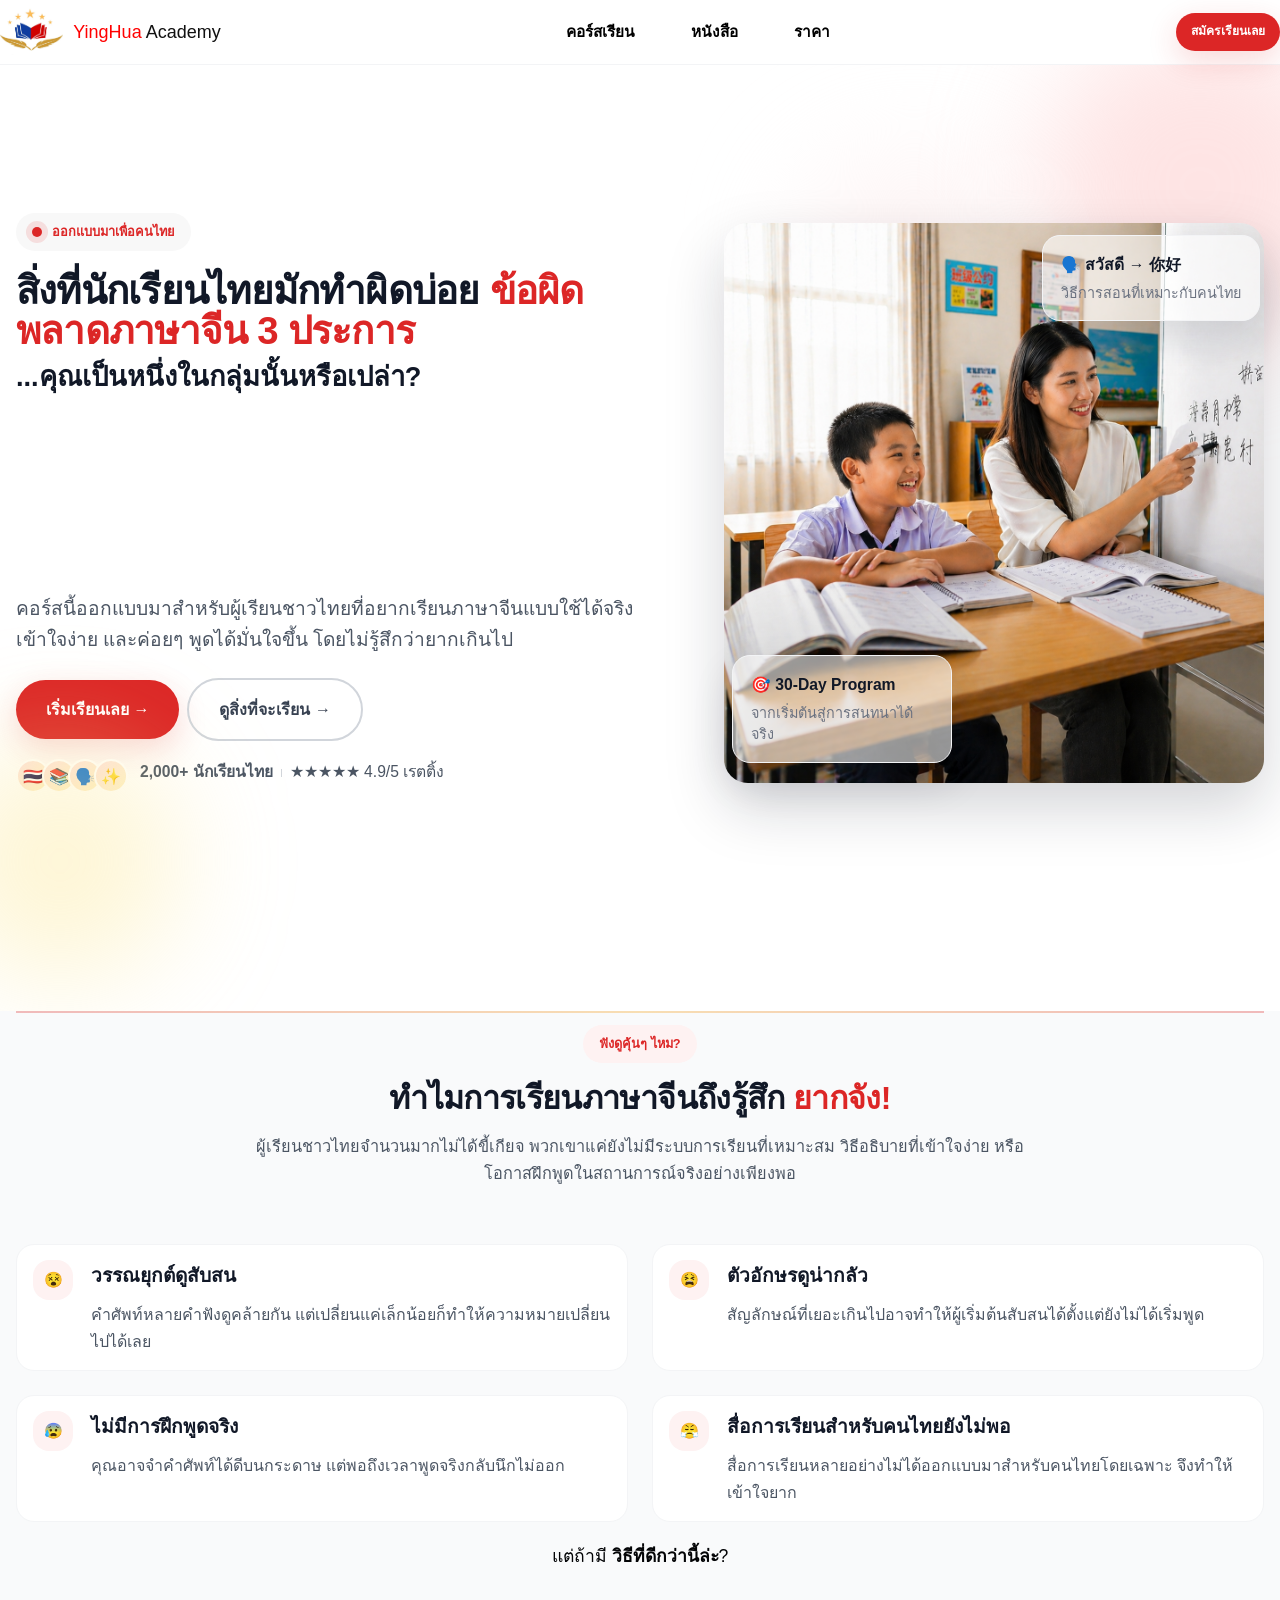
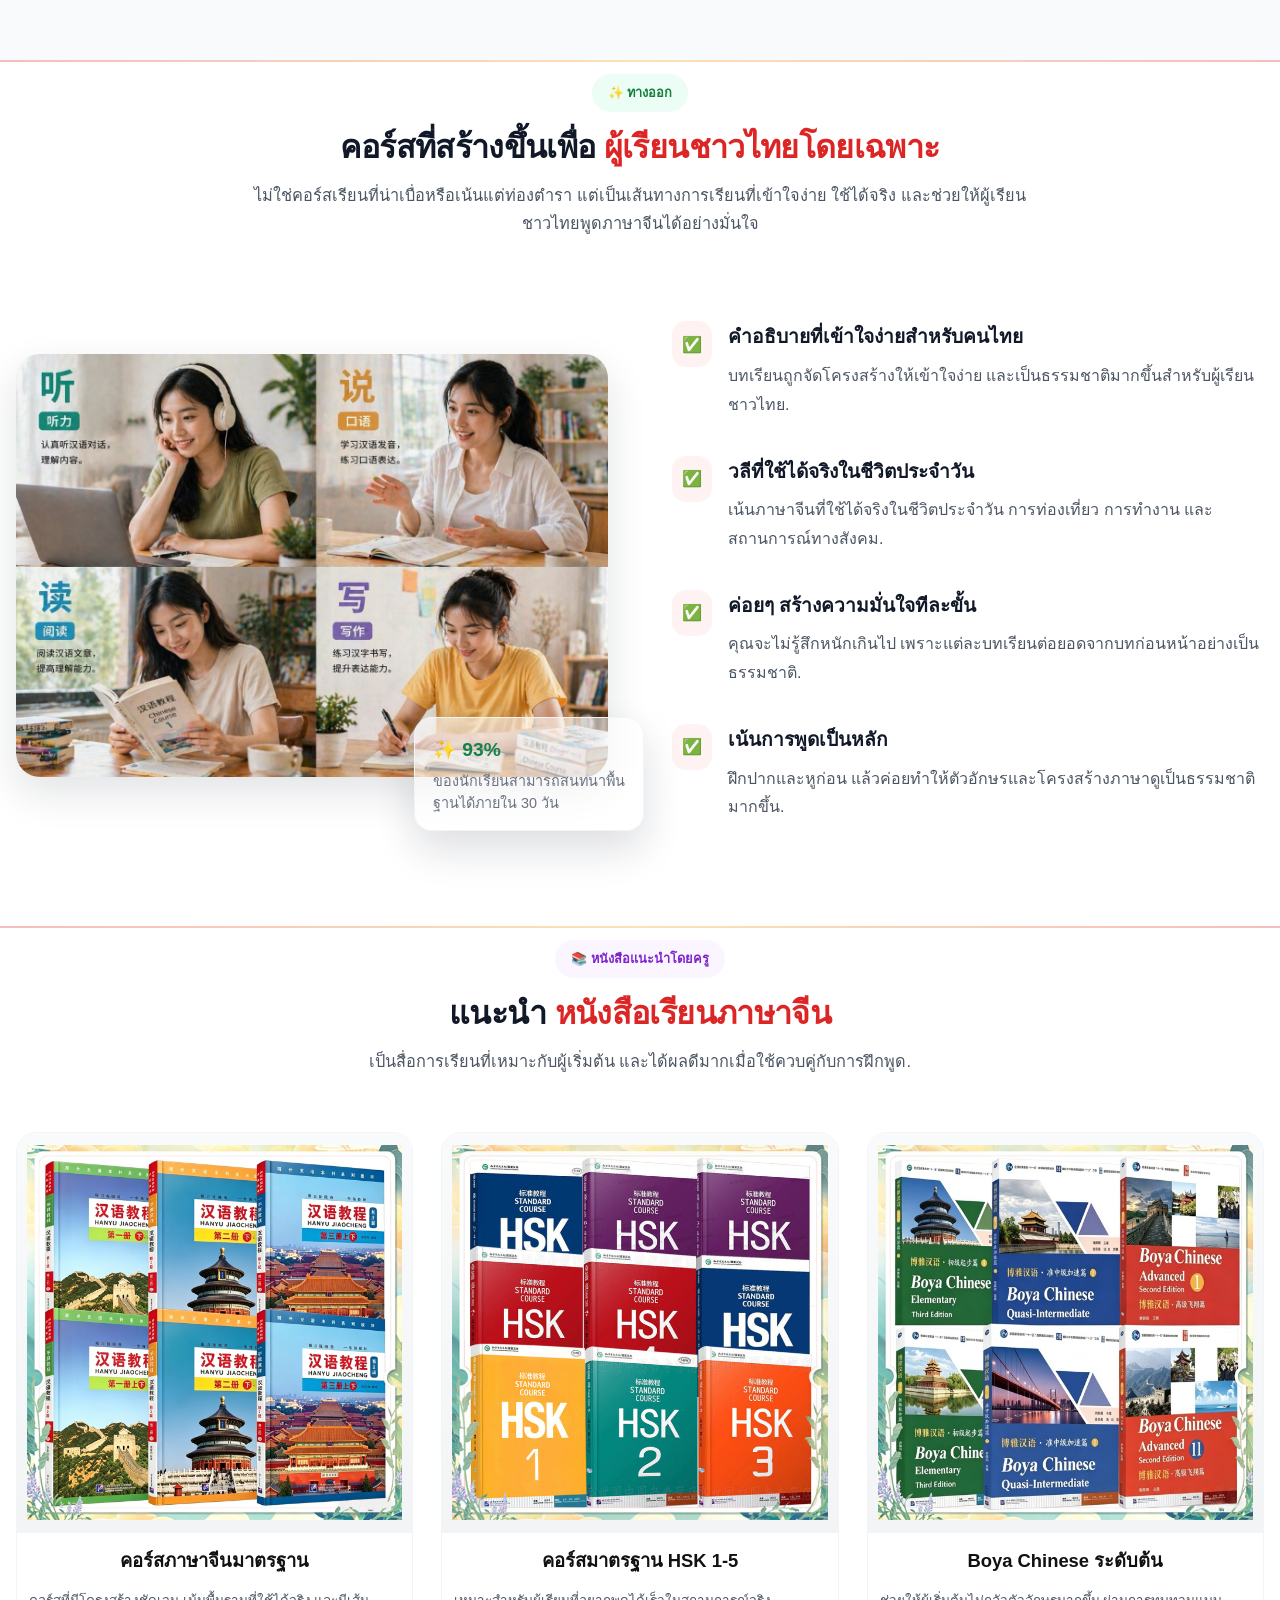
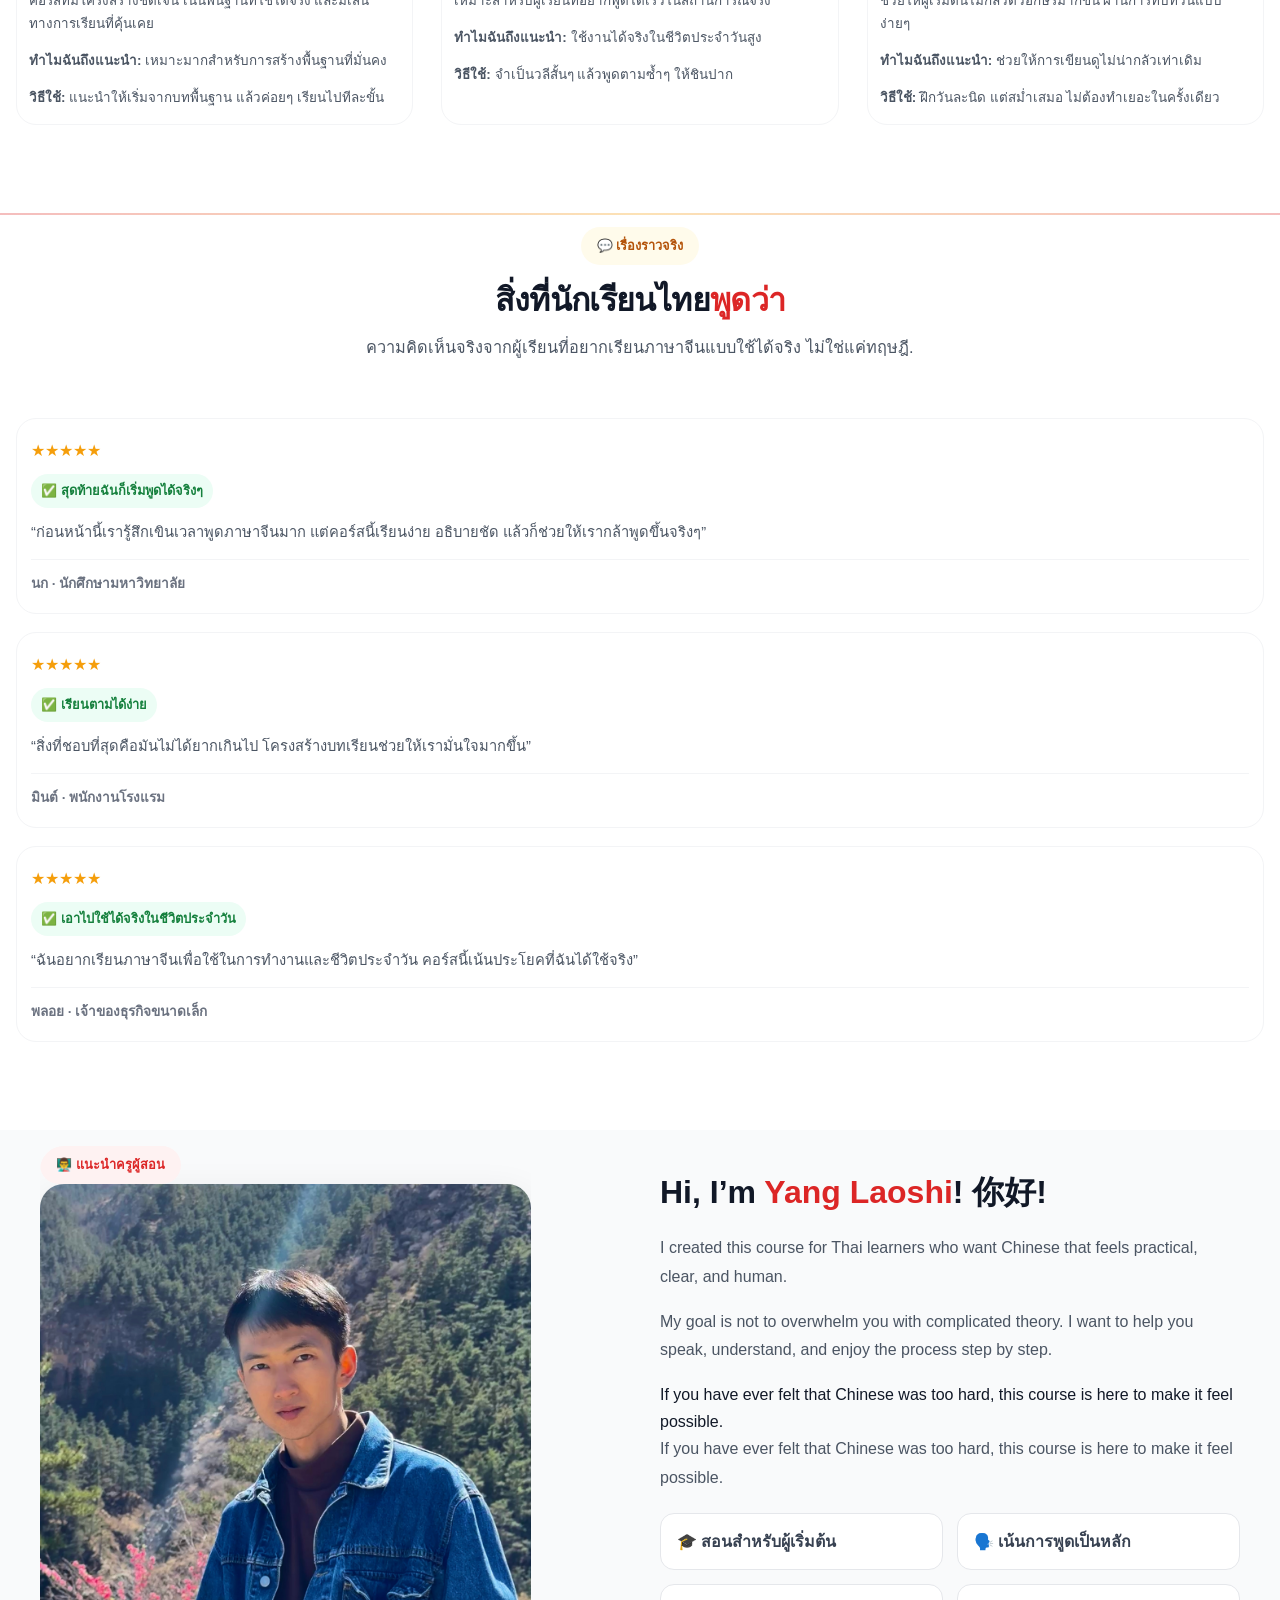
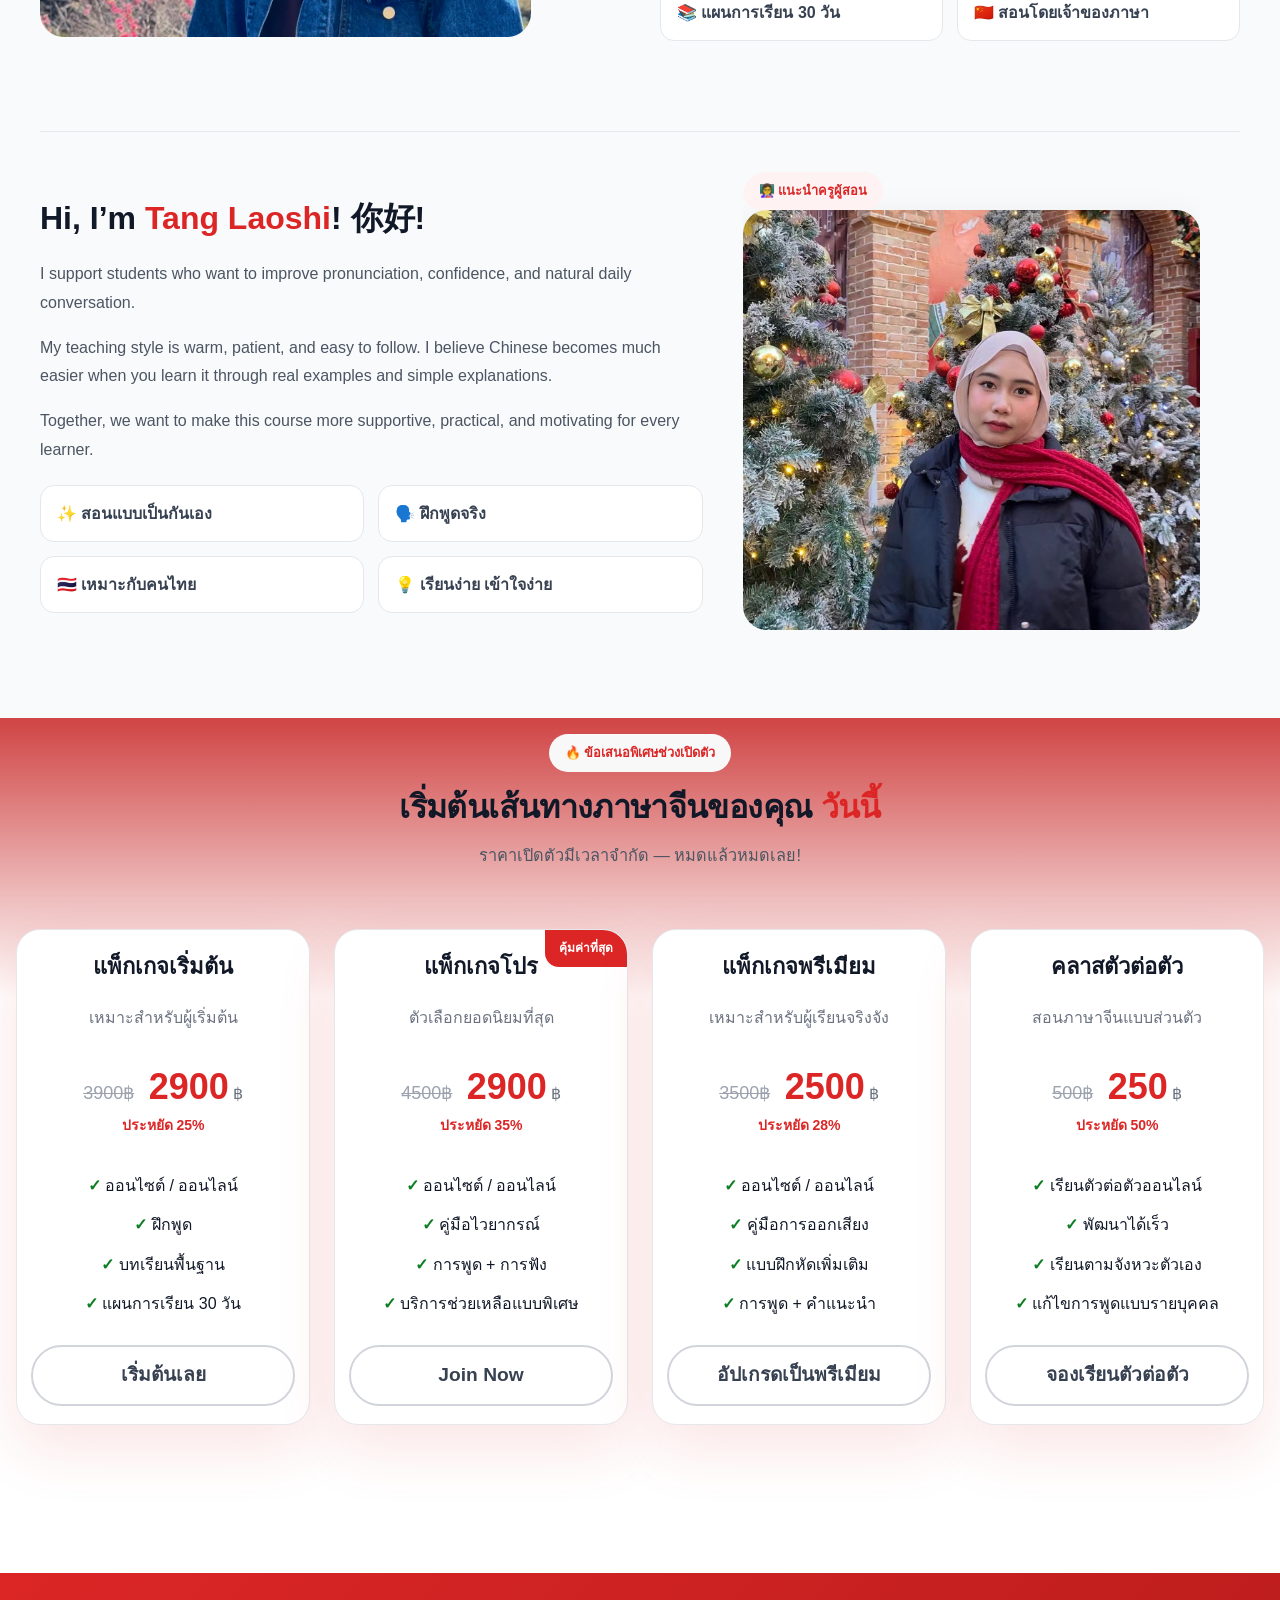
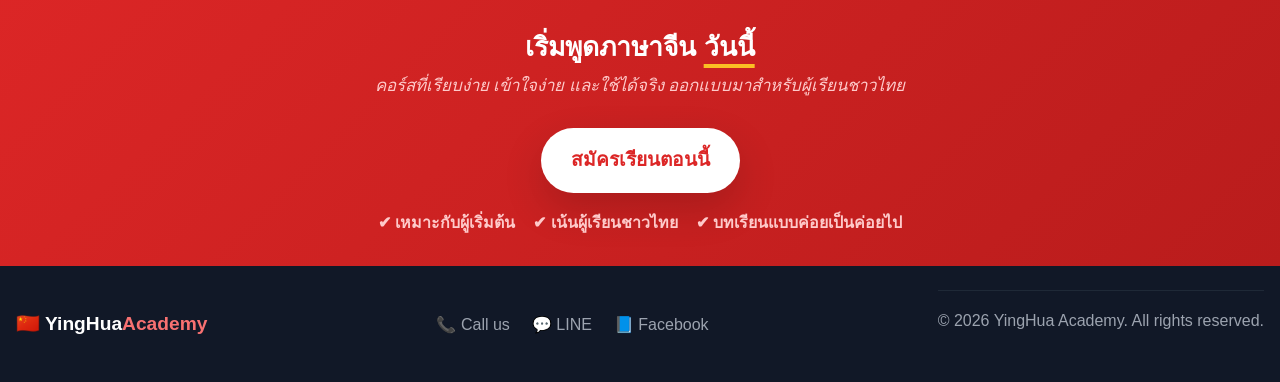
==== commit dc818140: "Add files via upload" ====
--- a/index.html
+++ b/index.html
@@ -35,117 +35,122 @@
 
   <main>
     <section class="hero">
-      <div class="hero-bg hero-bg-1"></div>
-      <div class="hero-bg hero-bg-2"></div>
-      <div class="hero-bg hero-bg-3"></div>
-
-      <div class="container hero-grid">
-        <div class="hero-text">
-          <div class="pill">
-            <span class="dot"></span>
-             ออกแบบมาเพื่อคนไทย
-          </div>
-  <!-- 第一页内容-->   
-          <h1>
-             สิ่งที่นักเรียนไทยมักทำผิดบ่อย
-            <span class="highlight">ข้อผิดพลาดภาษาจีน 3 ประการ</span>
-          </h1>
-          <h2>...คุณเป็นหนึ่งในกลุ่มนั้นหรือเปล่า?</h2>
-
-          <p class="hero-desc">
-            คอร์สนี้ออกแบบมาสำหรับผู้เรียนชาวไทยที่อยากเรียนภาษาจีนแบบใช้ได้จริง เข้าใจง่าย และค่อยๆ พูดได้มั่นใจขึ้น โดยไม่รู้สึกว่ายากเกินไป
-          </p>
-
-          <div class="hero-actions">
-            <a href="#pricing" class="btn btn-primary btn-large"> เริ่มเรียนเลย  → </a>
-            <a href="#course" class="btn btn-secondary btn-large">ดูสิ่งที่จะเรียน →</a>
-          </div>
-
-          <div class="social-proof">
-            <div class="avatars">
-              <span>🇹🇭</span>
-              <span>📚</span>
-              <span>🗣️</span>
-              <span>✨</span>
-            </div>
-            <div class="proof-text">
-              <strong>2,000+ นักเรียนไทย</strong>
-              <span class="divider"></span>
-              <span>★★★★★ 4.9/5 เรตติ้ง</span>
-            </div>
-          </div>
-        </div>
-
-        <div class="hero-image-wrap">
-          <div class="hero-image-card">
-            <img src="images/hero.jpg" alt="Chinese teacher and Thai student studying together" />
-            <div class="image-overlay"></div>
-
-            <div class="floating-card floating-bottom-left">
-              <strong>🎯 30-Day Program</strong>
-              <p>จากเริ่มต้นสู่การสนทนาได้จริง</p>
-            </div>
-
-            <div class="floating-card floating-top-right">
-              <strong>🗣️ สวัสดี → 你好</strong>
-              <p>วิธีการสอนที่เหมาะกับคนไทย</p>
-            </div>
-          </div>
-        </div>
-
-    </section>
+  <div class="hero-bg hero-bg-1"></div>
+  <div class="hero-bg hero-bg-2"></div>
+  <div class="hero-bg hero-bg-3"></div>
+
+  <div class="container hero-grid">
+    <div class="hero-text">
+      <div class="pill">
+        <span class="dot"></span>
+        ออกแบบมาเพื่อคนไทย
+      </div>
+
+      <h1>
+        สิ่งที่นักเรียนไทยมักทำผิดบ่อย
+        <span class="highlight">ข้อผิดพลาดภาษาจีน 3 ประการ</span>
+      </h1>
+
+      <h2>...คุณเป็นหนึ่งในกลุ่มนั้นหรือเปล่า?</h2>
+
+      <p class="hero-desc">
+        คอร์สนี้ออกแบบมาสำหรับผู้เรียนชาวไทยที่อยากเรียนภาษาจีนแบบใช้ได้จริง เข้าใจง่าย และค่อยๆ พูดได้มั่นใจขึ้น โดยไม่รู้สึกว่ายากเกินไป
+      </p>
+
+      <div class="hero-actions">
+        <a href="#pricing" class="btn btn-primary btn-large">เริ่มเรียนเลย →</a>
+        <a href="#course" class="btn btn-secondary btn-large">ดูสิ่งที่จะเรียน →</a>
+      </div>
+
+      <div class="social-proof">
+        <div class="avatars">
+          <span>🇹🇭</span>
+          <span>📚</span>
+          <span>🗣️</span>
+          <span>✨</span>
+        </div>
+        <div class="proof-text">
+          <strong>2,000+ นักเรียนไทย</strong>
+          <span class="divider"></span>
+          <span>★★★★★ 4.9/5 เรตติ้ง</span>
+        </div>
+      </div>
+    </div>
+
+    <div class="hero-image-wrap">
+      <div class="hero-image-card">
+        <img src="images/hero.jpg" alt="Chinese teacher and Thai student studying together" />
+        <div class="image-overlay"></div>
+
+        <div class="floating-card floating-bottom-left">
+          <strong>🎯 30-Day Program</strong>
+          <p>จากเริ่มต้นสู่การสนทนาได้จริง</p>
+        </div>
+
+        <div class="floating-card floating-top-right">
+          <strong>🗣️ สวัสดี → 你好</strong>
+          <p>วิธีการสอนที่เหมาะกับคนไทย</p>
+        </div>
+      </div>
+    </div>
+  </div>
+</section>
 
     <section class="problem-section section-alt">
-  <div class="top-line"></div>
   <div class="container">
+    <div class="top-line"></div>
+
     <div class="section-heading">
-    <div class="pill pill-red">ฟังดูคุ้นๆ ไหม?</div>
+      <div class="pill pill-red">ฟังดูคุ้นๆ ไหม?</div>
 
       <h3 class="one-line">
         ทำไมการเรียนภาษาจีนถึงรู้สึก <span class="highlight">ยากจัง!</span>
       </h3>
+
       <p>
-            ผู้เรียนชาวไทยจำนวนมากไม่ได้ขี้เกียจ พวกเขาแค่ยังไม่มีระบบการเรียนที่เหมาะสม วิธีอธิบายที่เข้าใจง่าย หรือโอกาสฝึกพูดในสถานการณ์จริงอย่างเพียงพอ
-          </p>
-        </div>
-
-        <div class="card-grid two-col">
-          <div class="info-card">
-            <div class="icon-box">😵</div>
-            <div>
-              <h4>วรรณยุกต์ดูสับสน</h4>
-              <p>คำศัพท์หลายคำฟังดูคล้ายกัน แต่เปลี่ยนแค่เล็กน้อยก็ทำให้ความหมายเปลี่ยนไปได้เลย</p>
-            </div>
-          </div>
-
-          <div class="info-card">
-            <div class="icon-box">😫</div>
-            <div>
-              <h4>ตัวอักษรดูน่ากลัว</h4>
-              <p>สัญลักษณ์ที่เยอะเกินไปอาจทำให้ผู้เริ่มต้นสับสนได้ตั้งแต่ยังไม่ได้เริ่มพูด</p>
-            </div>
-          </div>
-
-          <div class="info-card">
-            <div class="icon-box">😰</div>
-            <div>
-              <h4>ไม่มีการฝึกพูดจริง</h4>
-              <p>คุณอาจจำคำศัพท์ได้ดีบนกระดาษ แต่พอถึงเวลาพูดจริงกลับนึกไม่ออก</p>
-            </div>
-          </div>
-
-          <div class="info-card">
-            <div class="icon-box">😤</div>
-            <div>
-              <h4> สื่อการเรียนที่เหมาะกับคนไทยยังไม่เพียงพอ</h4>
-              <p>สื่อการเรียนหลายอย่างไม่ได้ออกแบบมาสำหรับคนไทยโดยเฉพาะ จึงทำให้เข้าใจยาก</p>
-            </div>
-          </div>
-        </div>
-
-        <p class="section-bottom-note">แต่ถ้ามี <strong>วิธีที่ดีกว่านี้ล่ะ</strong>?</p>
-      </div>
-    </section>
+        ผู้เรียนชาวไทยจำนวนมากไม่ได้ขี้เกียจ พวกเขาแค่ยังไม่มีระบบการเรียนที่เหมาะสม วิธีอธิบายที่เข้าใจง่าย หรือโอกาสฝึกพูดในสถานการณ์จริงอย่างเพียงพอ
+      </p>
+    </div>
+
+    <div class="card-grid two-col">
+      <div class="info-card">
+        <div class="icon-box">😵</div>
+        <div>
+          <h4>วรรณยุกต์ดูสับสน</h4>
+          <p>คำศัพท์หลายคำฟังดูคล้ายกัน แต่เปลี่ยนแค่เล็กน้อยก็ทำให้ความหมายเปลี่ยนไปได้เลย</p>
+        </div>
+      </div>
+
+      <div class="info-card">
+        <div class="icon-box">😫</div>
+        <div>
+          <h4>ตัวอักษรดูน่ากลัว</h4>
+          <p>สัญลักษณ์ที่เยอะเกินไปอาจทำให้ผู้เริ่มต้นสับสนได้ตั้งแต่ยังไม่ได้เริ่มพูด</p>
+        </div>
+      </div>
+
+      <div class="info-card">
+        <div class="icon-box">😰</div>
+        <div>
+          <h4>ไม่มีการฝึกพูดจริง</h4>
+          <p>คุณอาจจำคำศัพท์ได้ดีบนกระดาษ แต่พอถึงเวลาพูดจริงกลับนึกไม่ออก</p>
+        </div>
+      </div>
+
+      <div class="info-card">
+        <div class="icon-box">😤</div>
+        <div>
+          <h4>สื่อการเรียนสำหรับคนไทยยังไม่พอ</h4>
+          <p>สื่อการเรียนหลายอย่างไม่ได้ออกแบบมาสำหรับคนไทยโดยเฉพาะ จึงทำให้เข้าใจยาก</p>
+        </div>
+      </div>
+    </div>
+
+    <p class="section-bottom-note">
+      แต่ถ้ามี <strong>วิธีที่ดีกว่านี้ล่ะ</strong>?
+    </p>
+  </div>
+</section>
 
     <section id="course" class="solution-section">
   <div class="top-line"></div>
@@ -248,6 +253,7 @@
         <div class="book-body">
           <p>คอร์สที่มีโครงสร้างชัดเจน เน้นพื้นฐานที่ใช้ได้จริง และมีเส้นทางการเรียนที่คุ้นเคย</p>
           <p><strong>ทำไมฉันถึงแนะนำ:</strong> เหมาะมากสำหรับการสร้างพื้นฐานที่มั่นคง</p>
+          <p><strong>วิธีใช้:</strong> แนะนำให้เริ่มจากบทพื้นฐาน แล้วค่อยๆ เรียนไปทีละขั้น</p>
         </div>
       </div>
 
@@ -422,44 +428,43 @@
 
   <!-- 基础 -->
   <div class="pricing-card">
-    <h4>Starter</h4>
-    <p class="pricing-sub">Perfect for beginners</p>
+    <h4>แพ็กเกจเริ่มต้น</h4>
+    <p class="pricing-sub">เหมาะสำหรับผู้เริ่มต้น</p>
 
     <div class="price">
       <span class="old-price">3900฿</span>
       <span class="new-price">2900<span>฿</span></span>
-      <div class="save-text">Save 25%</div>
+      <div class="save-text">ประหยัด 25%</div>
     </div>
 
     <ul class="pricing-list">
-      <li>Onsite / Online Classes</li>
-      <li>Speaking practice</li>
-      <li>30-day plan</li>
-      <li>Basic lessons</li>
-    </ul>
-
-
-    <a href="payment.html" class="btn btn-secondary btn-full">Get Started</a>
+      <li>ออนไซต์ / ออนไลน์</li>
+      <li>ฝึกพูด</li>
+      <li>บทเรียนพื้นฐาน</li>
+      <li>แผนการเรียน 30 วัน</li>
+</ul>
+
+    <a href="payment.html" class="btn btn-secondary btn-full">เริ่มต้นเลย</a>
       </div>
 
   <!-- ⭐ 主推 -->
   <div class="pricing-card featured">
-    <div class="best-value">BEST VALUE</div>
-
-    <h4>Pro</h4>
-    <p class="pricing-sub">Most popular choice</p>
+    <div class="best-value">คุ้มค่าที่สุด</div>
+
+    <h4>แพ็กเกจโปร</h4>
+    <p class="pricing-sub">ตัวเลือกยอดนิยมที่สุด</p>
 
     <div class="price">
       <span class="old-price">4500฿</span>
       <span class="new-price">2900<span>฿</span></span>
-      <div class="save-text">Save 35%</div>
+      <div class="save-text">ประหยัด 35%</div>
     </div>
 
     <ul class="pricing-list">
-      <li>Onsite / Online Classes</li>
-      <li>Full course access</li>
-      <li>Speaking + listening</li>
-      <li>Priority support</li>
+      <li>ออนไซต์ / ออนไลน์</li>
+      <li>คู่มือไวยากรณ์</li>
+      <li>การพูด + การฟัง</li>
+      <li>บริการช่วยเหลือแบบพิเศษ</li>
     </ul>
 
      <a href="payment.html" class="btn btn-secondary btn-full">Join Now</a>
@@ -467,43 +472,42 @@
 
   <!-- 高级 -->
   <div class="pricing-card">
-    <h4>Premium</h4>
-    <p class="pricing-sub">Serious learners</p>
+    <h4>แพ็กเกจพรีเมียม</h4>
+    <p class="pricing-sub">เหมาะสำหรับผู้เรียนจริงจัง</p>
 
     <div class="price">
       <span class="old-price">3500฿</span>
       <span class="new-price">2500<span>฿</span></span>
-      <div class="save-text">Save 28%</div>
+      <div class="save-text">ประหยัด 28%</div>
     </div>
 
     <ul class="pricing-list">
-      <li>Onsite / Online Classes</li>
-      <li>All lessons</li>
-      <li>Extra practice</li>
-      <li>Pronunciation guide</li>
-    </ul>
-
-    <a href="payment.html" class="btn btn-secondary btn-full">Get Premium</a>
+      <li>ออนไซต์ / ออนไลน์</li>
+      <li>คู่มือการออกเสียง</li>
+      <li>แบบฝึกหัดเพิ่มเติม</li>
+      <li>การพูด + คำแนะนำ</li>
+    </ul> 
+    <a href="payment.html" class="btn btn-secondary btn-full">อัปเกรดเป็นพรีเมียม</a>
       </div>
  <!-- 一对一教学 -->
       <div class="pricing-card">
-        <h4>1-on-1 Class</h4>
-        <p class="pricing-sub">Private Chinese tutoring</p>
+        <h4>คลาสตัวต่อตัว</h4>
+        <p class="pricing-sub">สอนภาษาจีนแบบส่วนตัว</p>
 
         <div class="price">
           <span class="old-price">500฿</span>
           <span class="new-price">250<span>฿</span></span>
-          <div class="save-text">Save 50%</div>
+          <div class="save-text">ประหยัด 50%</div>
         </div>
 
         <ul class="pricing-list">
-          <li>Private 1-on-1 lesson(Online)</li>
-          <li>Personal speaking correction</li>
-          <li>Flexible learning pace</li>
-          <li>Perfect for fast improvement</li>
+          <li>เรียนตัวต่อตัวออนไลน์</li>
+           <li>พัฒนาได้เร็ว</li>
+           <li>เรียนตามจังหวะตัวเอง</li>
+          <li>แก้ไขการพูดแบบรายบุคคล</li>
         </ul>
 
-        <a href="payment.html" class="btn btn-secondary btn-full">Book 1-on-1</a>
+        <a href="payment.html" class="btn btn-secondary btn-full">จองเรียนตัวต่อตัว</a>
       </div>
 
     </div>
--- a/style.css
+++ b/style.css
@@ -83,7 +83,7 @@
 }
 
 .logo-text {
-  font-size: 20px;
+  font-size: 18px;
   font-weight: 500;
 }
 
@@ -102,10 +102,12 @@
   color: #000000;
   font-weight: 850;
   font-size: 20px;
+  font-size: 2.86rem; 
 }
 
 .nav-links a:hover {
   color: #bc0000;
+
 }
 
 /* 顶部按钮 */
@@ -241,20 +243,31 @@
   min-height: calc(100vh - 64px);
 }
 
+.hero-image-wrap {
+  display: block;
+}
+
+.hero-image-card {
+  position: relative;
+  border-radius: 24px;
+  overflow: hidden;
+}
+
+.hero-image-card img {
+  width: 100%;
+  min-height: 560px;
+  object-fit: cover;
+  display: block;
+  border-radius: 24px;
+  box-shadow: 0 25px 60px rgba(17, 24, 39, 0.18);
+}
+
 .hero-text h1 {
-  margin-top: 24px;
+  margin-top: 20px;
   font-size: clamp(2.5rem, 5vw, 4.2rem);
   line-height: 1.05;
   font-weight: 800;
   letter-spacing: -0.02em;
-}
-
-.hero-text h2 {
-  margin-top: 10px;
-  font-size: clamp(1.9rem, 4vw, 3rem);
-  color: #4b5563;
-  line-height: 1.15;
-  font-weight: 800;
 }
 
 .highlight {
@@ -274,15 +287,9 @@
   font-style: italic;
 }
 
-.hero-actions {
-  margin-top: 30px;
-  display: flex;
-  flex-wrap: wrap;
-  gap: 16px;
-}
 
 .social-proof {
-  margin-top: 28px;
+  margin-top: 88px;
   display: flex;
   align-items: center;
   gap: 18px;
@@ -913,36 +920,8 @@
   margin-top: 0;
 }
 
-/* Responsive */
-@media (max-width: 1024px) {
-  .hero-grid {
-    grid-template-columns: 1fr;
-    gap: 24px;
-  }
-
-  .hero-image-wrap {
-    display: block;
-  }
-
-  .hero-image-card img {
-    min-height: 360px;
-  }
-}
-
-
-  .module-grid,
-  .card-grid.two-col,
-  .included-grid,
-  .credentials {
-    grid-template-columns: 1fr 1fr;
-  }
-
-  .split-grid {
-    gap: 42px;
-  }
-
-
-@media (max-width: 768px) {
+
+@media (max-width: 767px) {
   .hero {
     position: relative;
     overflow: hidden;
@@ -1075,7 +1054,7 @@
    💰 PRICING（三卡片版本）
 ======================================== */
 
-/* ===== 布局 ===== */
+/* ===== PRICING ===== */
 .pricing-grid {
   display: grid;
   grid-template-columns: repeat(4, minmax(0, 1fr));
@@ -1083,74 +1062,48 @@
   margin-top: 60px;
 }
 
-
-/* ===== 卡片 ===== */
 .pricing-card {
+  position: relative;
   background: #ffffff;
   border: 1px solid #e5e7eb;
   border-radius: 24px;
   padding: 30px;
   text-align: center;
   transition: all 0.3s ease;
-}
-
-/* hover效果 */
+  display: flex;
+  flex-direction: column;
+  justify-content: space-between;
+}
+
+/* 你的 HTML 用的是 featured，不是 highlight */
+
 .pricing-card:hover {
-  transform: translateY(-6px);
+  transform: translateY(-8px);
   box-shadow: 0 20px 40px rgba(0,0,0,0.08);
-  border-color: #e45151;
-}
-
-
-/* ===== 主推卡（中间） ===== */
-.pricing-card.highlight {
-  border: 2px solid #dc2626;
-  transform: scale(1.05);
-}
-
-/* 防止hover叠加太大 */
-.pricing-card.highlight:hover {
-  transform: scale(1.05) translateY(-6px);
-}
-
-
-/* ===== 标题 ===== */
+  border-color: #d20d0d;
+}
+
 .pricing-card h4 {
   font-size: 22px;
   margin-bottom: 10px;
 }
 
-/* 副标题 */
-.pricing-card .sub {
+/* 你的 HTML 用的是 pricing-sub，不是 sub */
+.pricing-sub {
   color: #6b7280;
   margin-bottom: 14px;
 }
 
-/* 描述 */
-  .pricing-list {
-  text-align: center;
-  display: grid;
-  gap: 12px;
-  margin-bottom: 28px;
-
-  align-items: center;    /* 👈 关键：让左对齐的文字块在卡片内水平居中 */
-}
-
-/* ===== 💸 价格系统（重点） ===== */
-
-/* 整体价格区域 */
-.price-box {
+.price {
   margin-bottom: 10px;
 }
 
-/* 原价（划线） */
 .old-price {
   font-size: 18px;
   color: #9ca3af;
   text-decoration: line-through;
 }
 
-/* 新价格（主视觉） */
 .new-price {
   font-size: 36px;
   font-weight: 800;
@@ -1158,7 +1111,6 @@
   line-height: 1;
 }
 
-/* 单位（฿ / /course） */
 .new-price span {
   font-size: 16px;
   color: #6b7280;
@@ -1166,17 +1118,40 @@
   margin-left: 4px;
 }
 
-/* 节省金额 */
-.save {
+/* 你的 HTML 用的是 save-text */
+.save-text {
   margin-top: 6px;
   font-size: 14px;
   color: #dc2626;
   font-weight: 700;
 }
+
+.pricing-list {
+  text-align: center;
+  display: grid;
+  gap: 12px;
+  margin-bottom: 28px;
+  justify-items: center;
+}
+
 .pricing-list li::before {
   content: "✓ ";
   color: #0c7e21;
   font-weight: 700;
+}
+
+/* 你的 HTML 用的是 best-value */
+.best-value {
+  position: absolute;
+  top: 0;
+  right: 0;
+  padding: 8px 14px;
+  background: #dc2626;
+  color: #fff;
+  font-size: 12px;
+  font-weight: 700;
+  border-top-right-radius: 24px;
+  border-bottom-left-radius: 14px;
 }
 
 
@@ -1447,13 +1422,6 @@
     overflow: hidden;
   }
 
-  .nav-links a {
-    font-size: 0.62rem;  
-    font-weight: 700;
-    white-space: nowrap;
-    line-height: 1;
-  }
-
   .nav-cta {
     flex-shrink: 0;
     white-space: nowrap;
@@ -1485,29 +1453,31 @@
 }
 @media (max-width: 768px) {
   .hero-text {
-    display: flex; /* 让内容可上下排列 */
-    flex-direction: column; /* 从上到下 */
-  }
+    display: flex;
+    flex-direction: column;
+  }
+}
+
 @media (max-width: 768px) {
   .hero-actions {
-    display: flex; /* 两个按钮横排 */
-    justify-content: center; /* 整体居中 */
-    gap: 16px; /* 按钮间距 */
-    width: 100%; /* 占满整行 */
-  } /* 按钮外层 */
+    display: flex;
+    justify-content: center;
+    gap: 16px;
+    width: 100%;
+  }
 
   .hero-actions .btn {
-    flex: 1 1 0; /* 两个按钮平均分 */
-    max-width: 160px; /* 防止太宽 */
-    display: inline-flex; /* 按钮内部居中 */
-    align-items: center; /* 垂直居中 */
-    justify-content: center; /* 水平居中 */
-    font-size: 1.2rem; /* 字体大小 */
+    flex: 1 1 0;
+    max-width: 160px;
+    display: inline-flex;
+    align-items: center;
+    justify-content: center;
+    font-size: 1.2rem;
     font-weight: 700;
-    padding: 14px 95px; /* 内边距 */
-    border-radius: 9999px; /* 圆角 */
-    white-space: nowrap; /* 不换行 */
-  } /* 单个按钮 */
+    padding: 14px 24px;
+    border-radius: 9999px;
+    white-space: nowrap;
+  }
 }
 
   .social-proof {
@@ -1534,8 +1504,6 @@
 }
 .hero-grid { grid-template-columns: 1fr; gap: 22px; min-height: auto; align-items: start; }
 
-.hero-image-wrap { display: none; }
-
 .hero-text h2 { margin-top: 10px; font-size: clamp(1.35rem, 5vw, 2rem); line-height: 1.15; }/* 首页文本间距大小 */
 
 .hero-desc { margin-top: 200px; font-size: 0.98rem; line-height: 1.65; }/* 首页文本间距大小 */
@@ -1552,18 +1520,57 @@
 
 .divider { height: 8px; }
 
-/* ===== 04. 问题区：手机版单排、收窄 ===== */ 
-.card-grid.two-col { grid-template-columns: 1fr; gap: 14px; max-width: 760px; margin: 0 auto; }
-
-.info-card { padding: 16px 14px; gap: 12px; align-items: flex-start; }
-
-.icon-box { width: 44px; height: 44px; flex: 0 0 44px; font-size: 1rem; line-height: 1; align-self: flex-start; margin-top: 0; }
-
-.info-content { min-width: 0; flex: 1; }
-
-.info-content h4 { margin: 0 0 6px 0; font-size: 1rem; line-height: 1.25; }
-
-.info-content p { margin: 0; font-size: 0.9rem; line-height: 1.65; color: #2157a4; }
+/* 桌面默认两列 */
+.card-grid.two-col {
+  display: grid;
+  grid-template-columns: repeat(2, minmax(0, 1fr));
+  gap: 24px;
+}
+
+/* 手机版单列 */
+@media (max-width: 767px) {
+  .card-grid.two-col {
+    grid-template-columns: 1fr;
+    gap: 14px;
+    max-width: 760px;
+    margin: 0 auto;
+  }
+
+  .info-card {
+    padding: 16px 14px;
+    gap: 12px;
+    align-items: flex-start;
+  }
+
+  .icon-box {
+    width: 44px;
+    height: 44px;
+    flex: 0 0 44px;
+    font-size: 1rem;
+    line-height: 1;
+    align-self: flex-start;
+    margin-top: 0;
+  }
+
+  .info-content {
+    min-width: 0;
+    flex: 1;
+  }
+
+  .info-content h4 {
+    margin: 0 0 6px 0;
+    font-size: 1rem;
+    line-height: 1.25;
+  }
+
+  .info-content p {
+    margin: 0;
+    font-size: 0.9rem;
+    line-height: 1.65;
+    color: #2157a4;
+  }
+}
+
 
 /* ===== 05. 课程/左右分栏区：手机版变单列 ===== */ 
 @media (max-width: 768px) {
@@ -1952,6 +1959,7 @@
   .text-panel p {
     max-width: 100%;               /* 防止过宽 */
   }
+}
 @media (max-width: 768px) {
   /* ===== 价格区：手机版两列排列，保持和电脑版同一风格 ===== */
   .pricing-grid {
@@ -2107,12 +2115,28 @@
   }
 }
 
-/* ===== 11. 页脚 ===== */
-.footer-row { flex-direction: column; align-items: flex-start; gap: 12px; }
-.footer-links { flex-wrap: wrap; gap: 14px; }
-.footer-links a { font-size: 0.94rem; }
-.footer-links a { font-weight: 00; }
-.footer-bottom { padding: 0px 0 0px; }
+/* ===== 11. 页脚：手机版样式 ===== */
+@media (max-width: 767px) {
+  .footer-row {
+    flex-direction: column;
+    align-items: flex-start;
+    gap: 12px;
+  }
+
+  .footer-links {
+    flex-wrap: wrap;
+    gap: 14px;
+  }
+
+  .footer-links a {
+    font-size: 0.94rem;
+    font-weight: 590;
+  }
+
+  .footer-bottom {
+    padding: 0;
+  }
+}
 
 /* ===== 12. 支付页 ===== */ 
 .payment-page { padding: 72px 0; }
@@ -2127,7 +2151,7 @@
 
 .payment-detail-card { padding: 24px 18px; }
 
-.qr-box img { width: 200px; height: 200px; } }
+.qr-box img { width: 200px; height: 200px; } 
 
 /* ============= 更小手机：进一步压缩 ============= */ 
 @media (max-width: 520px)  {
@@ -2137,9 +2161,9 @@
 
 .nav-links { gap: 8px; }
 
-.nav-links a { font-size: 0.86rem; } /* 改这里是导航字体大小 */
-
-.nav-cta { padding: 10px 15px; font-size: 0.58rem; line-height: 1.1; }/* 这里是导航按钮大小 */
+.nav-links a { font-size: 0.96rem; } /* 改这里是导航字体大小 */
+
+.nav-cta { padding: 12px 15px; font-size: 0.76rem; line-height: 1.1; }/* 这里是导航按钮大小 */
 
 .hero-text h1 { font-size: clamp(2.25rem, 8vw, 2.4rem); }/* 这里是标题字体大小 */
 
@@ -2172,4 +2196,103 @@
 
 .payment-box { padding: 26px 16px; } 
 .payment-card { padding: 18px; }
-.payment-card h3 { font-size: 1rem; }+.payment-card h3 { font-size: 1rem; }
+/* =========================================================
+   iPad 竖屏：价格区改成两列，避免卡片太窄
+   适用范围：宽度 768px - 1024px 的竖屏设备
+========================================================= */
+@media (min-width: 768px) and (max-width: 1024px) and (orientation: portrait) {
+  .pricing-grid {
+    display: grid;
+    grid-template-columns: repeat(2, minmax(0, 1fr)); /* 一行两张卡片 */
+    gap: 30px; /* 卡片之间的间距 */
+  }
+
+  .pricing-card {
+    width: 100%;   /* 每张卡片占满自己的网格单元 */
+    padding: 22px; /* 适当缩小内边距，避免太拥挤 */
+  }
+}
+
+
+/* =========================================================
+   iPad 横屏 + 竖屏：Hero 区保持左右布局，图片在右边
+   适用范围：宽度 768px - 1366px 的 iPad / 平板设备
+========================================================= */
+@media (min-width: 768px) and (max-width: 1366px) {
+  .hero-grid {
+    grid-template-columns: 1.05fr 0.95fr; /* 左文右图，右边图片稍窄 */
+    gap: 20px; /* 左右两栏间距 */
+    align-items: center; /* 垂直居中对齐 */
+    min-height: auto; /* 不强制撑满整屏 */
+  }
+
+  .hero-image-wrap {
+    display: block; /* 确保图片区域显示，不被隐藏 */
+  }
+
+  .hero-image-card img {
+    min-height: 420px; /* iPad 上缩小图片高度，避免过高 */
+  }
+}
+/* ===== 强制电脑版 Hero 恢复左右布局 ===== */
+@media (min-width: 1025px) {
+  .hero-grid {
+    display: grid !important;
+    grid-template-columns: 1.1fr 0.9fr !important;
+    gap: 48px !important;
+    align-items: center !important;
+    min-height: calc(100vh - 64px) !important;
+  }
+
+  .hero-image-wrap {
+    display: block !important;
+  }
+
+  .hero-image-card {
+    position: relative !important;
+    border-radius: 24px !important;
+    overflow: visible !important;
+  }
+
+  .hero-image-card img {
+    width: 100% !important;
+    min-height: 560px !important;
+    object-fit: cover !important;
+    display: block !important;
+    border-radius: 24px !important;
+    box-shadow: 0 25px 60px rgba(17, 24, 39, 0.18) !important;
+  }
+}
+/* ===== 电脑版导航菜单样式 ===== */
+@media (min-width: 1025px) {
+  .nav {
+    display: flex;
+    align-items: center;
+    justify-content: space-between;
+  }
+
+  /* 导航链接整体：居中 + 间距 */
+  .nav-links {
+    display: flex;
+    justify-content: center; /* 菜单居中 */
+    align-items: center;     /* 垂直居中 */
+    gap: 56px;               /* 菜单项之间的距离 */
+    font-weight: 990;        /* 字体加粗 */
+    font-size: 20px;         /* 电脑版字体大小 */
+    text-align: center;      /* 文字居中 */
+    flex: 1;                 /* 占中间空间 */
+  }
+
+  /* 单个链接 */
+  .nav-links a {
+    color: #000;
+    text-decoration: none;
+    transition: color 0.25s ease;
+  }
+
+  /* 悬停变色 */
+  .nav-links a:hover {
+    color: #bc0000;
+  }
+}
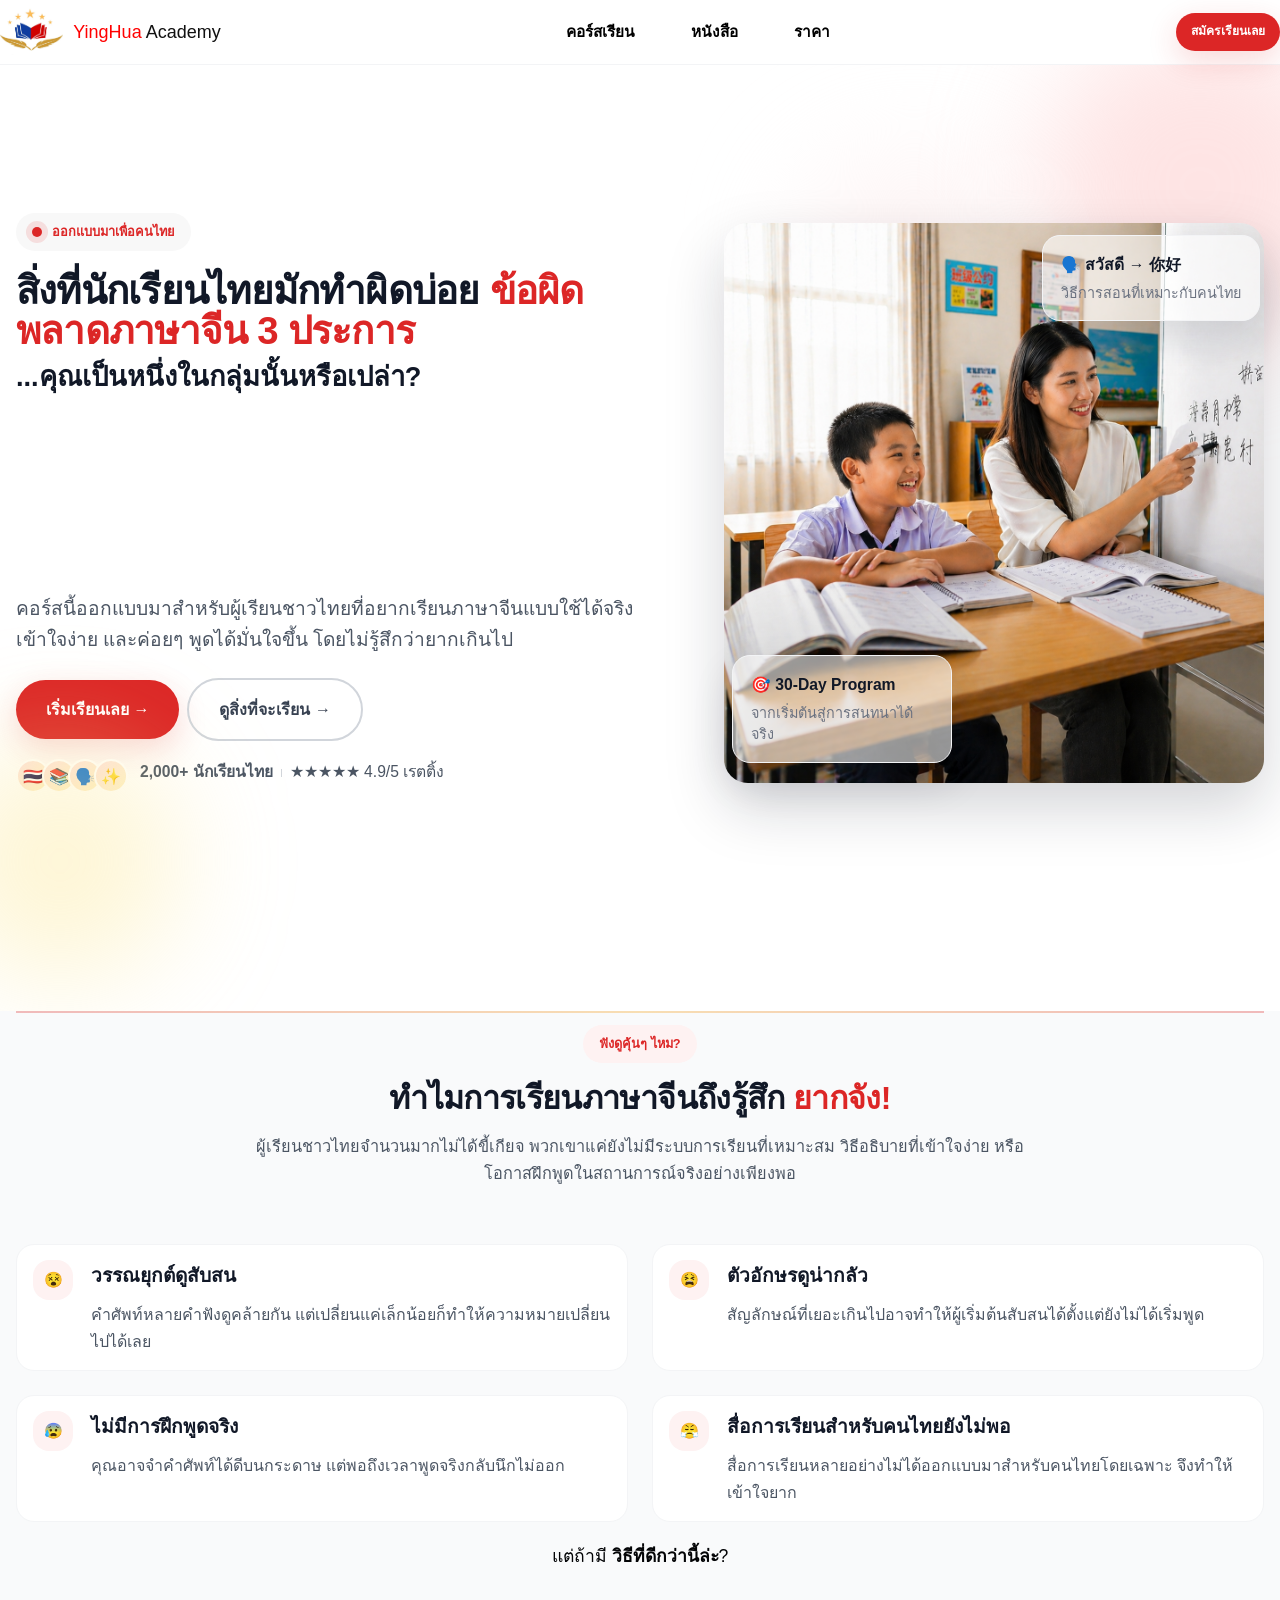
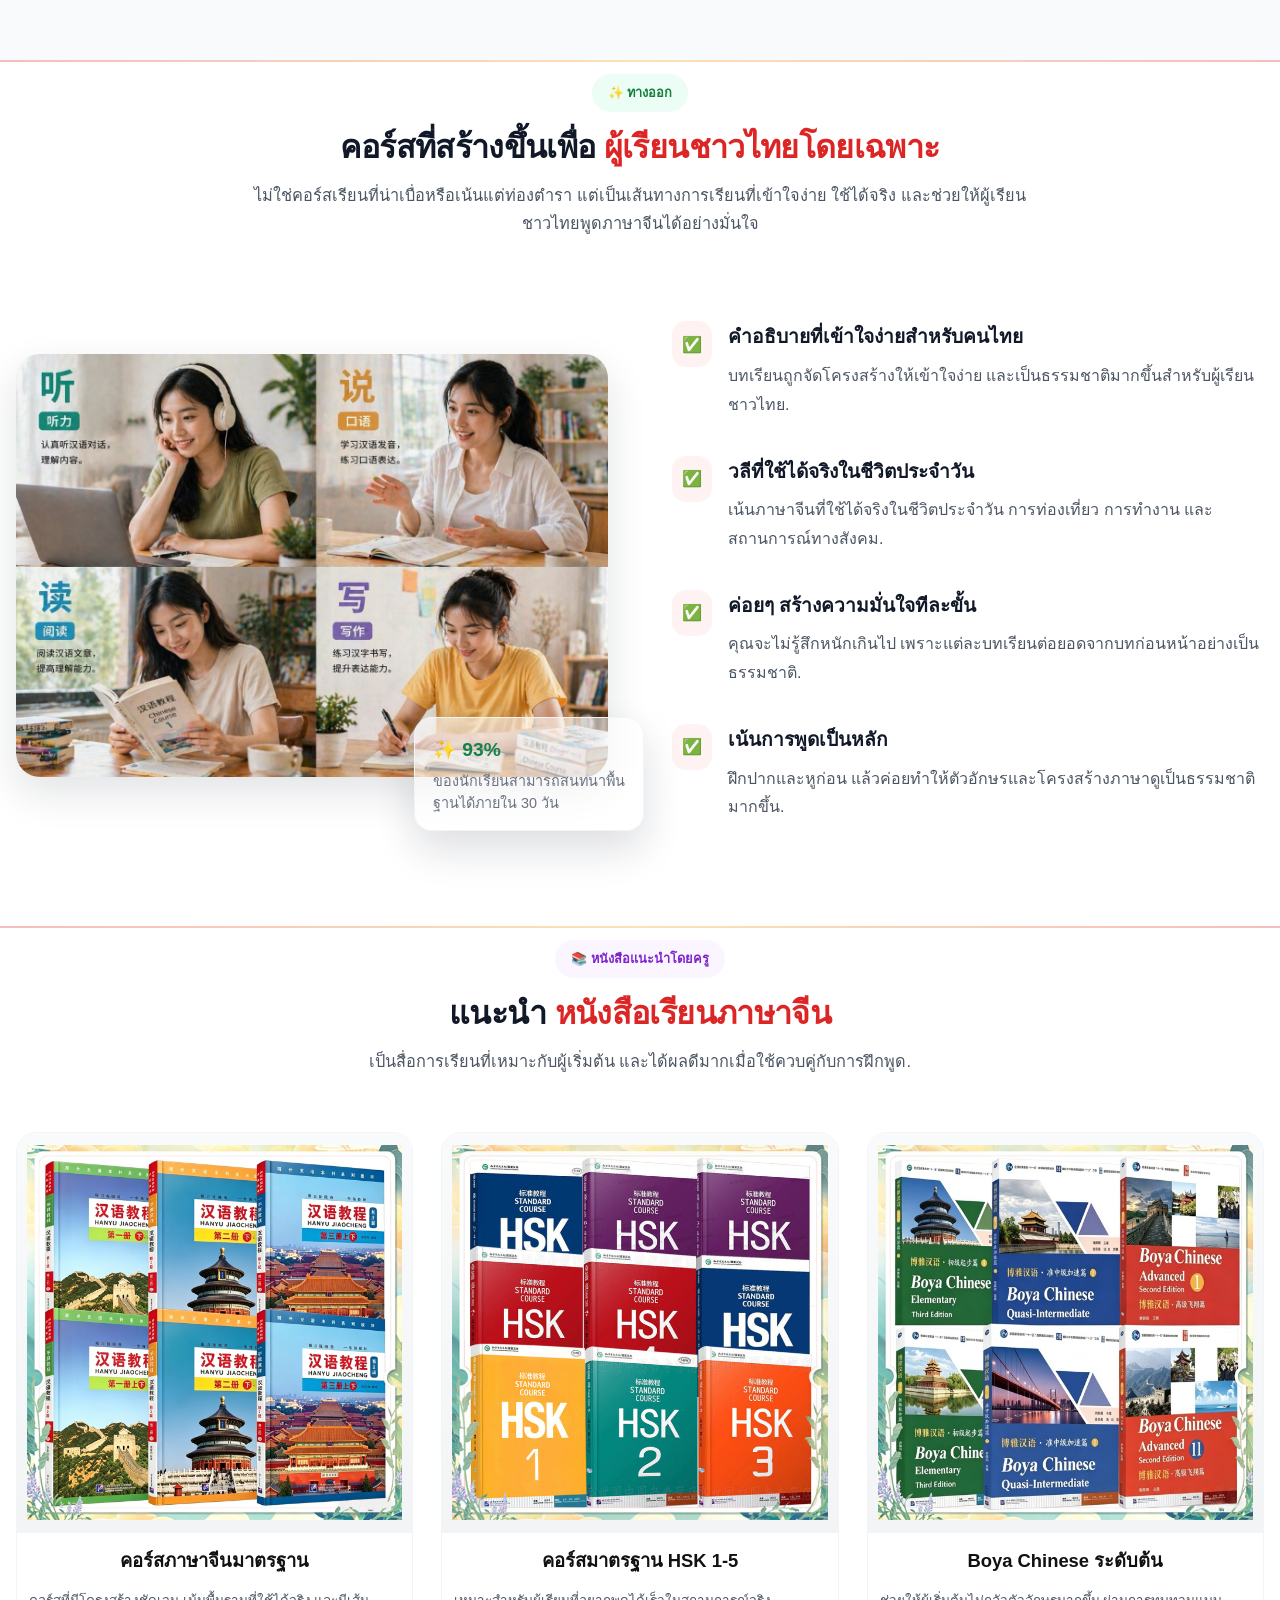
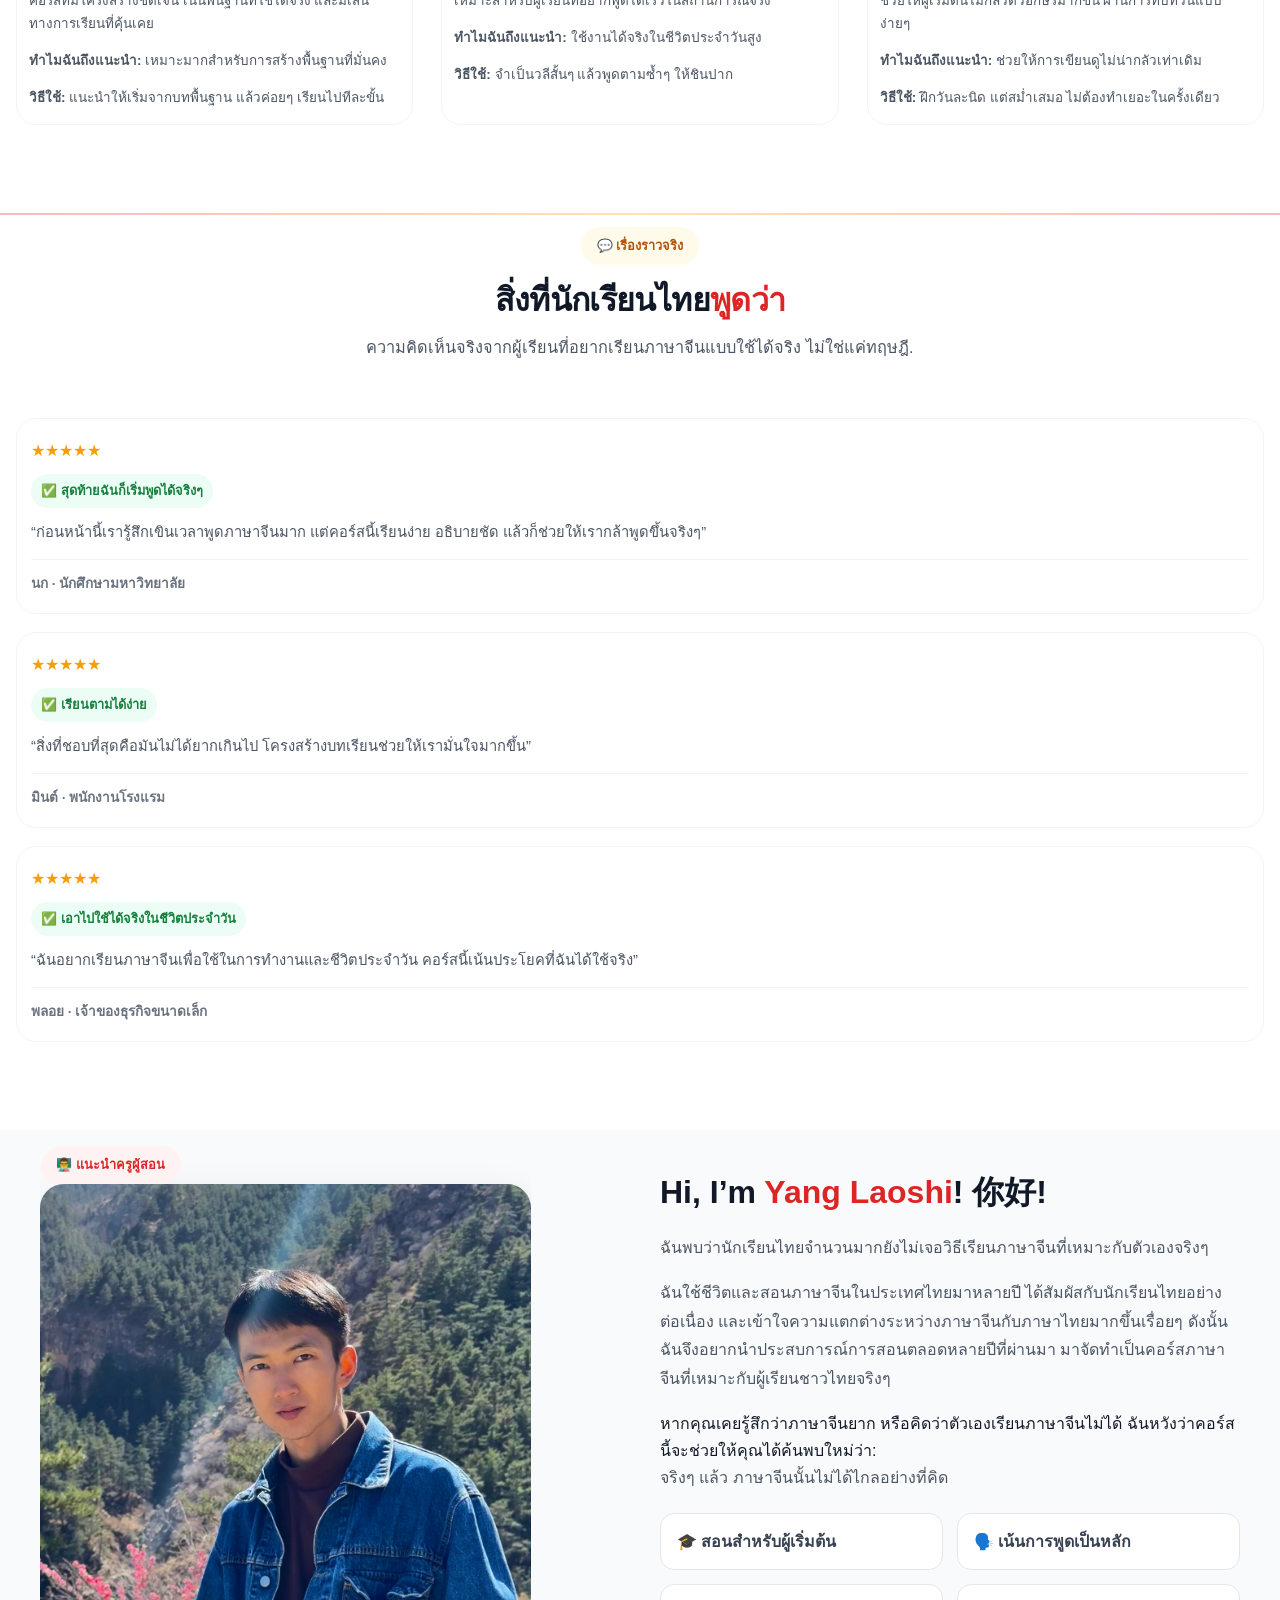
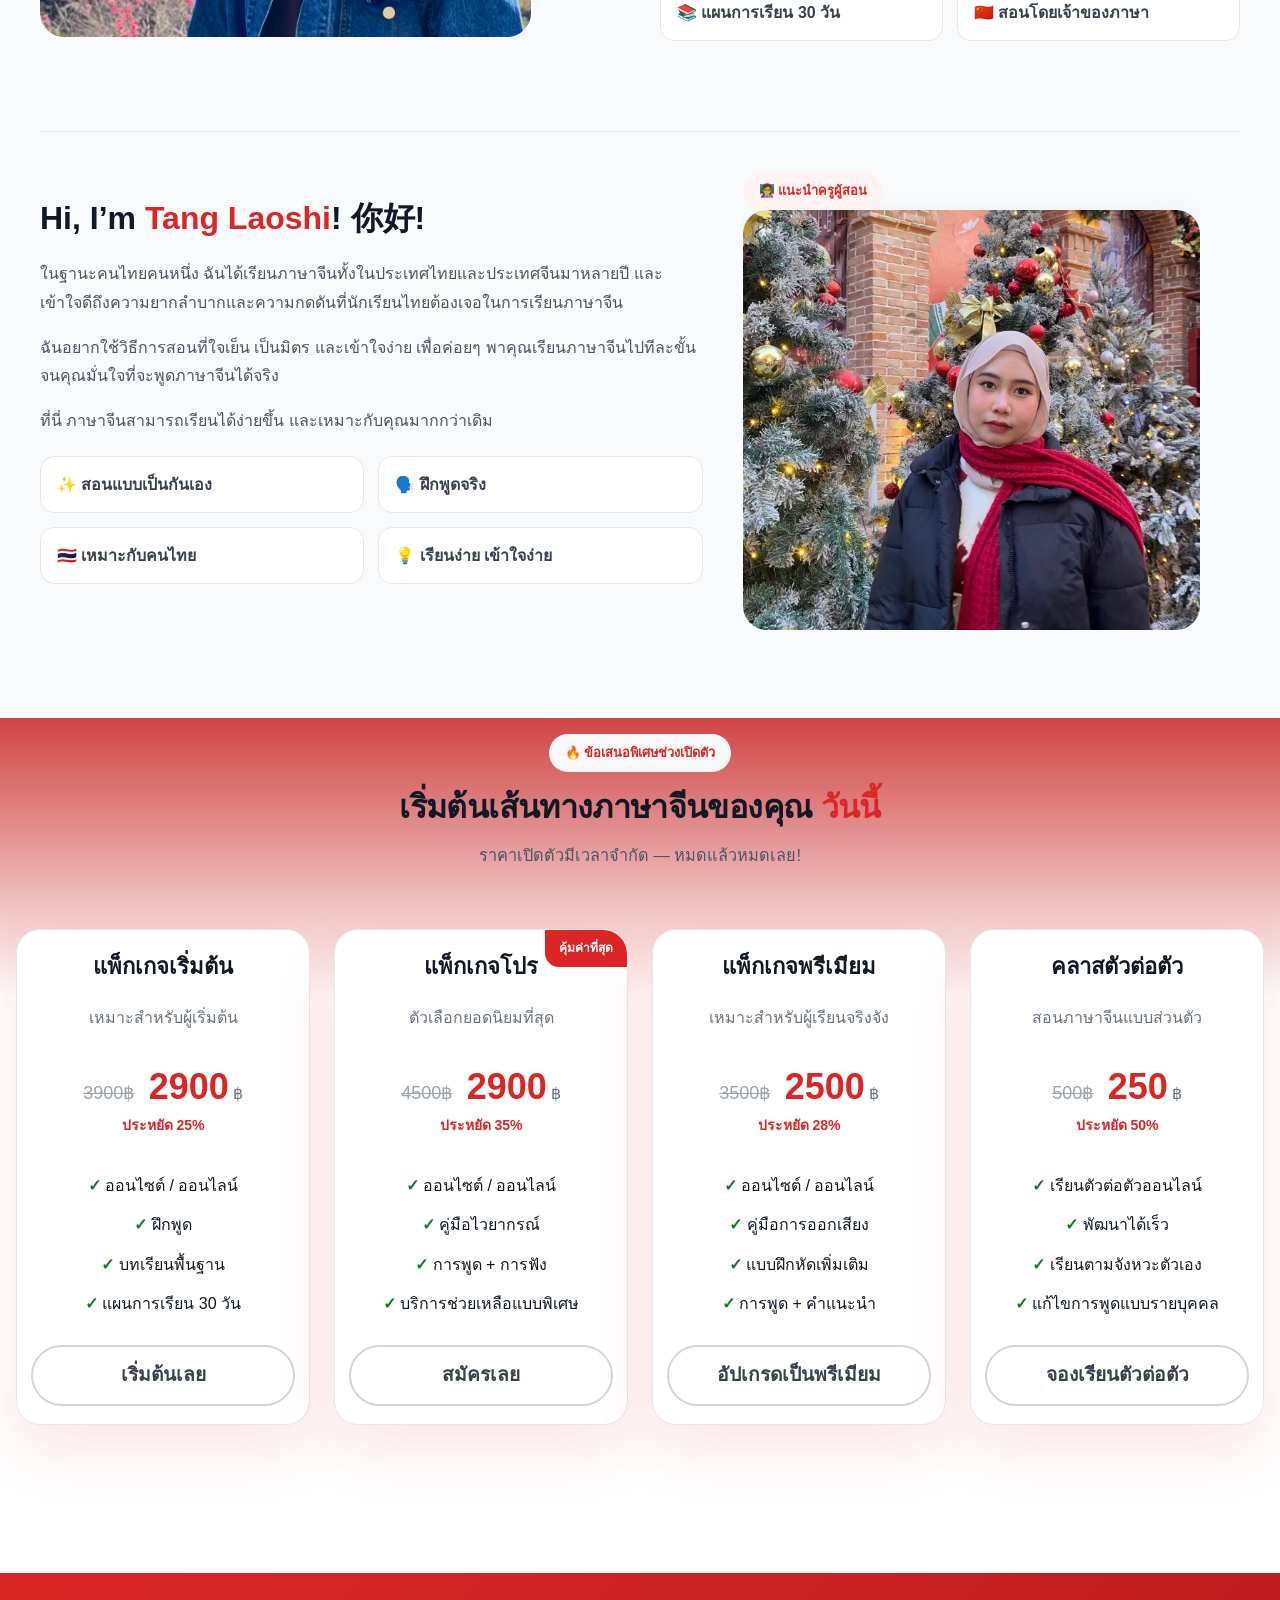
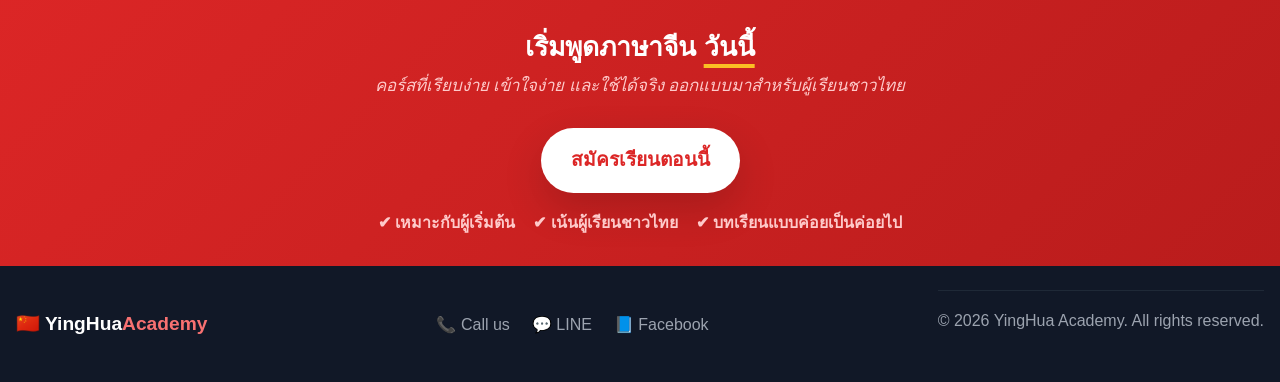
==== commit 299b7e1b: "Add files via upload" ====
--- a/index.html
+++ b/index.html
@@ -345,18 +345,15 @@
         <h3>Hi, I’m <span class="highlight">Yang Laoshi</span>! 你好!</h3>
 
         <p>
-          I created this course for Thai learners who want Chinese that feels practical, clear, and human.
+          ฉันพบว่านักเรียนไทยจำนวนมากยังไม่เจอวิธีเรียนภาษาจีนที่เหมาะกับตัวเองจริงๆ
         </p>
 
         <p>
-          My goal is not to overwhelm you with complicated theory. I want to help you speak,
-          understand, and enjoy the process step by step.
-
+         ฉันใช้ชีวิตและสอนภาษาจีนในประเทศไทยมาหลายปี ได้สัมผัสกับนักเรียนไทยอย่างต่อเนื่อง และเข้าใจความแตกต่างระหว่างภาษาจีนกับภาษาไทยมากขึ้นเรื่อยๆ ดังนั้น ฉันจึงอยากนำประสบการณ์การสอนตลอดหลายปีที่ผ่านมา มาจัดทำเป็นคอร์สภาษาจีนที่เหมาะกับผู้เรียนชาวไทยจริงๆ
         </p>
- If you have ever felt that Chinese was too hard, this course is here to make it feel possible.
+หากคุณเคยรู้สึกว่าภาษาจีนยาก หรือคิดว่าตัวเองเรียนภาษาจีนไม่ได้ ฉันหวังว่าคอร์สนี้จะช่วยให้คุณได้ค้นพบใหม่ว่า:
         <p>
-          If you have ever felt that Chinese was too hard, this course is here to make it feel possible.
-        </p>
+          จริงๆ แล้ว ภาษาจีนนั้นไม่ได้ไกลอย่างที่คิด
 
         <div class="credentials">
           <div class="credential">🎓 สอนสำหรับผู้เริ่มต้น</div>
@@ -385,16 +382,15 @@
         <h3>Hi, I’m <span class="highlight">Tang Laoshi</span>! 你好!</h3>
 
         <p>
-          I support students who want to improve pronunciation, confidence, and natural daily conversation.
+          ในฐานะคนไทยคนหนึ่ง ฉันได้เรียนภาษาจีนทั้งในประเทศไทยและประเทศจีนมาหลายปี และเข้าใจดีถึงความยากลำบากและความกดดันที่นักเรียนไทยต้องเจอในการเรียนภาษาจีน
         </p>
 
         <p>
-          My teaching style is warm, patient, and easy to follow. I believe Chinese becomes much easier
-          when you learn it through real examples and simple explanations.
+          ฉันอยากใช้วิธีการสอนที่ใจเย็น เป็นมิตร และเข้าใจง่าย เพื่อค่อยๆ พาคุณเรียนภาษาจีนไปทีละขั้น จนคุณมั่นใจที่จะพูดภาษาจีนได้จริง
         </p>
 
         <p>
-          Together, we want to make this course more supportive, practical, and motivating for every learner.
+          ที่นี่ ภาษาจีนสามารถเรียนได้ง่ายขึ้น และเหมาะกับคุณมากกว่าเดิม
         </p>
 
         <div class="credentials">
@@ -467,7 +463,7 @@
       <li>บริการช่วยเหลือแบบพิเศษ</li>
     </ul>
 
-     <a href="payment.html" class="btn btn-secondary btn-full">Join Now</a>
+     <a href="payment.html" class="btn btn-secondary btn-full">สมัครเลย</a>
       </div>
 
   <!-- 高级 -->
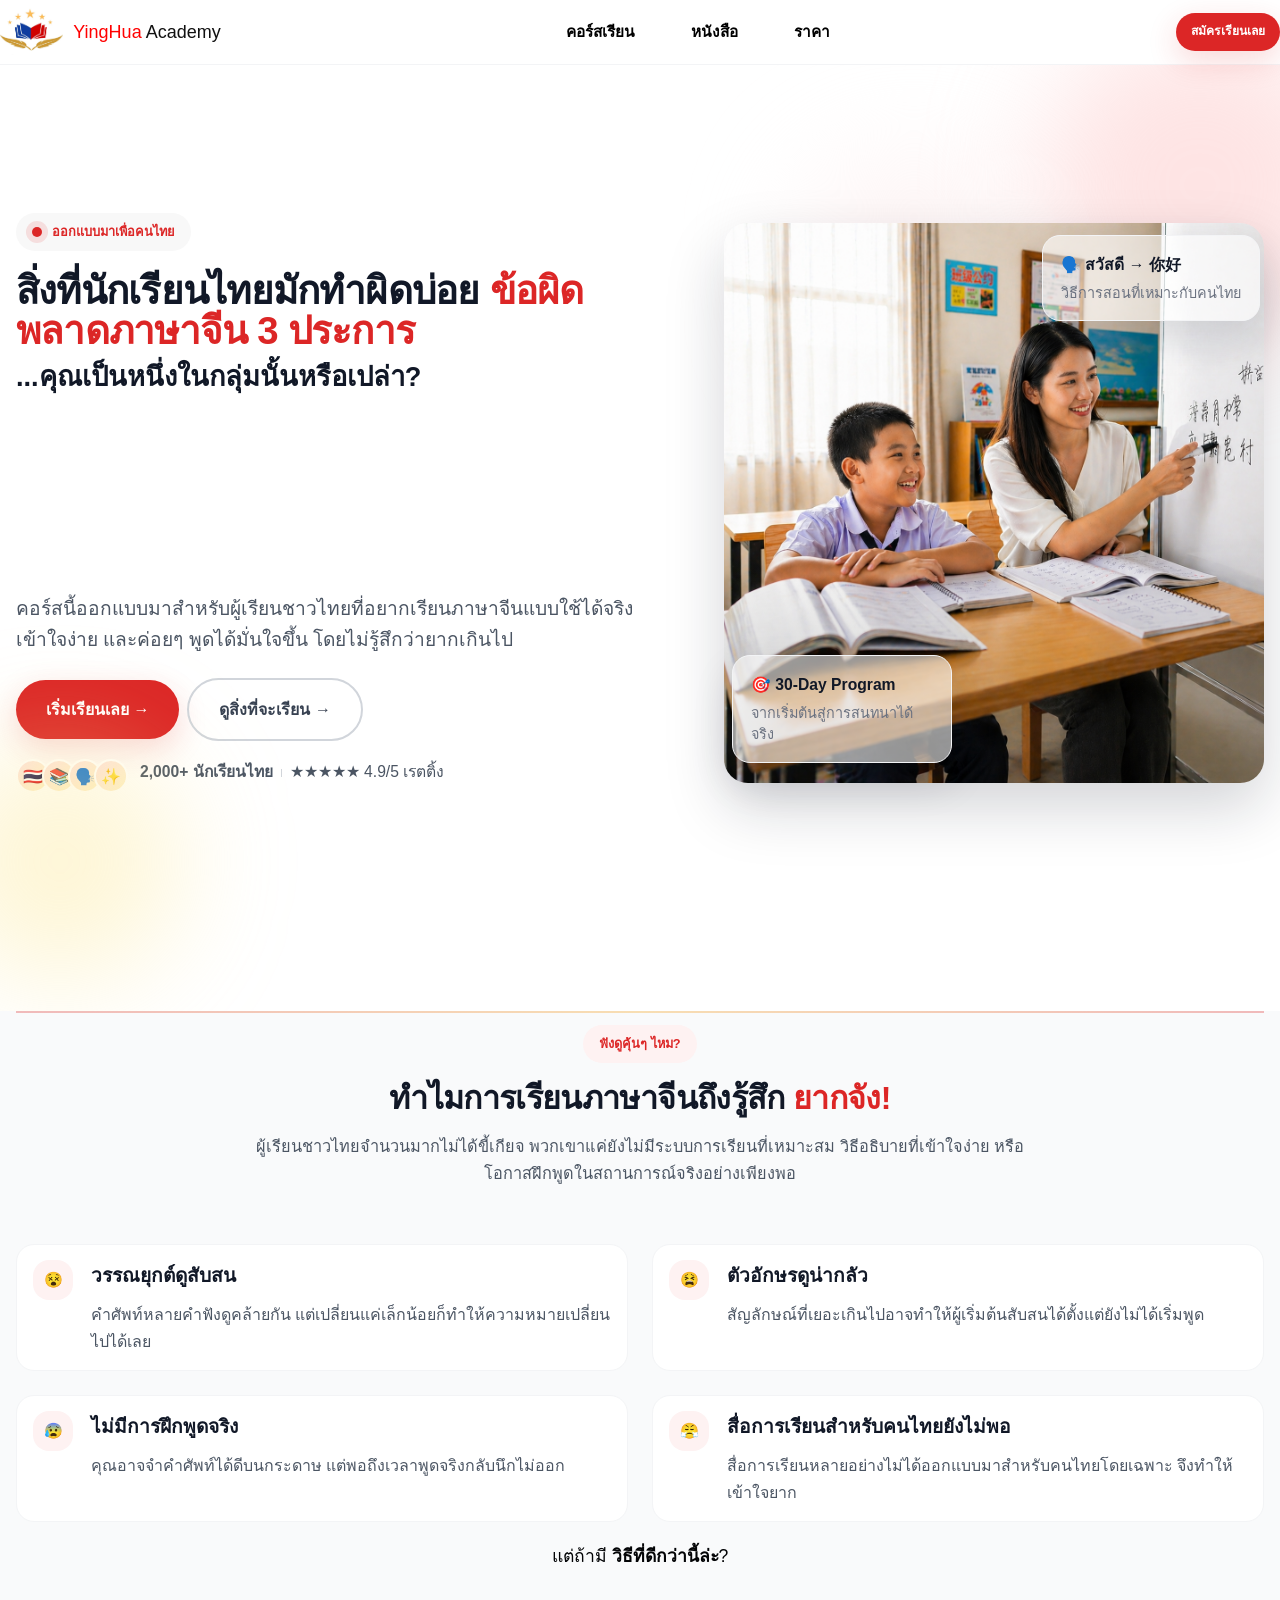
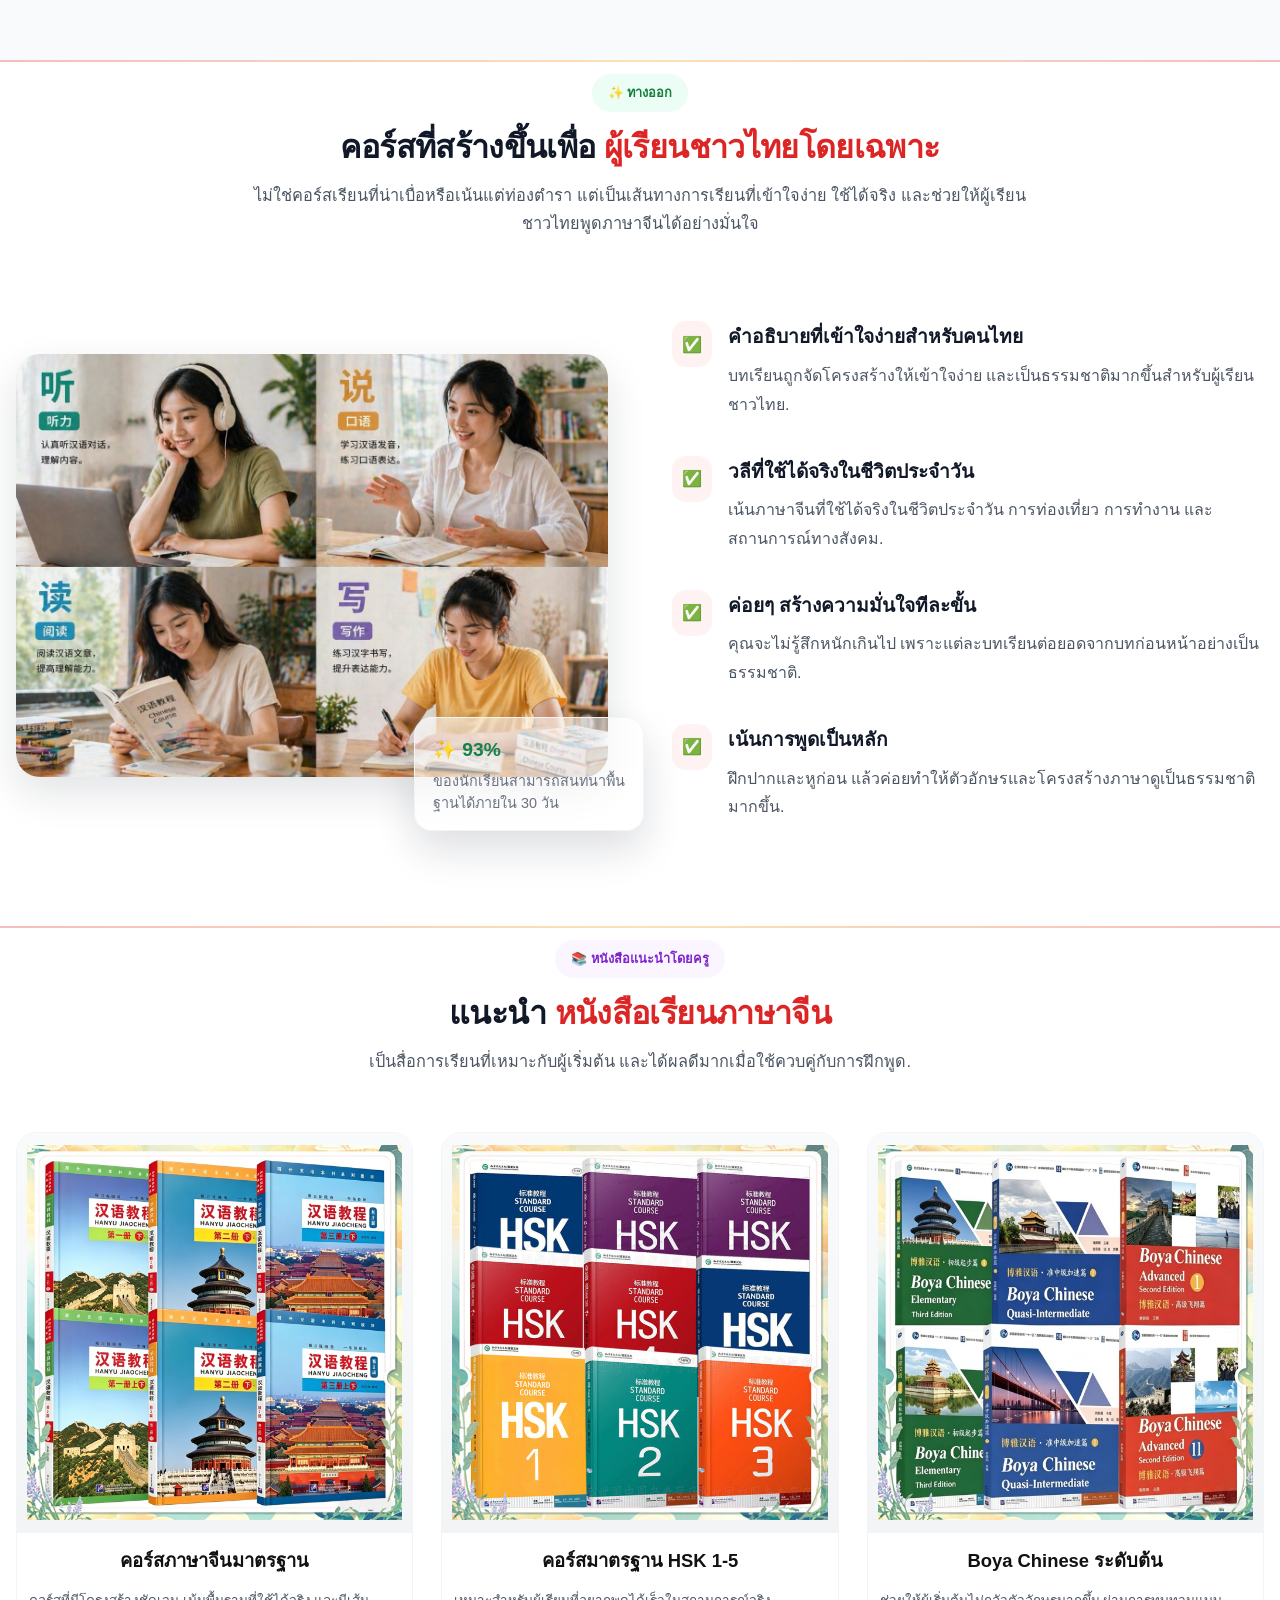
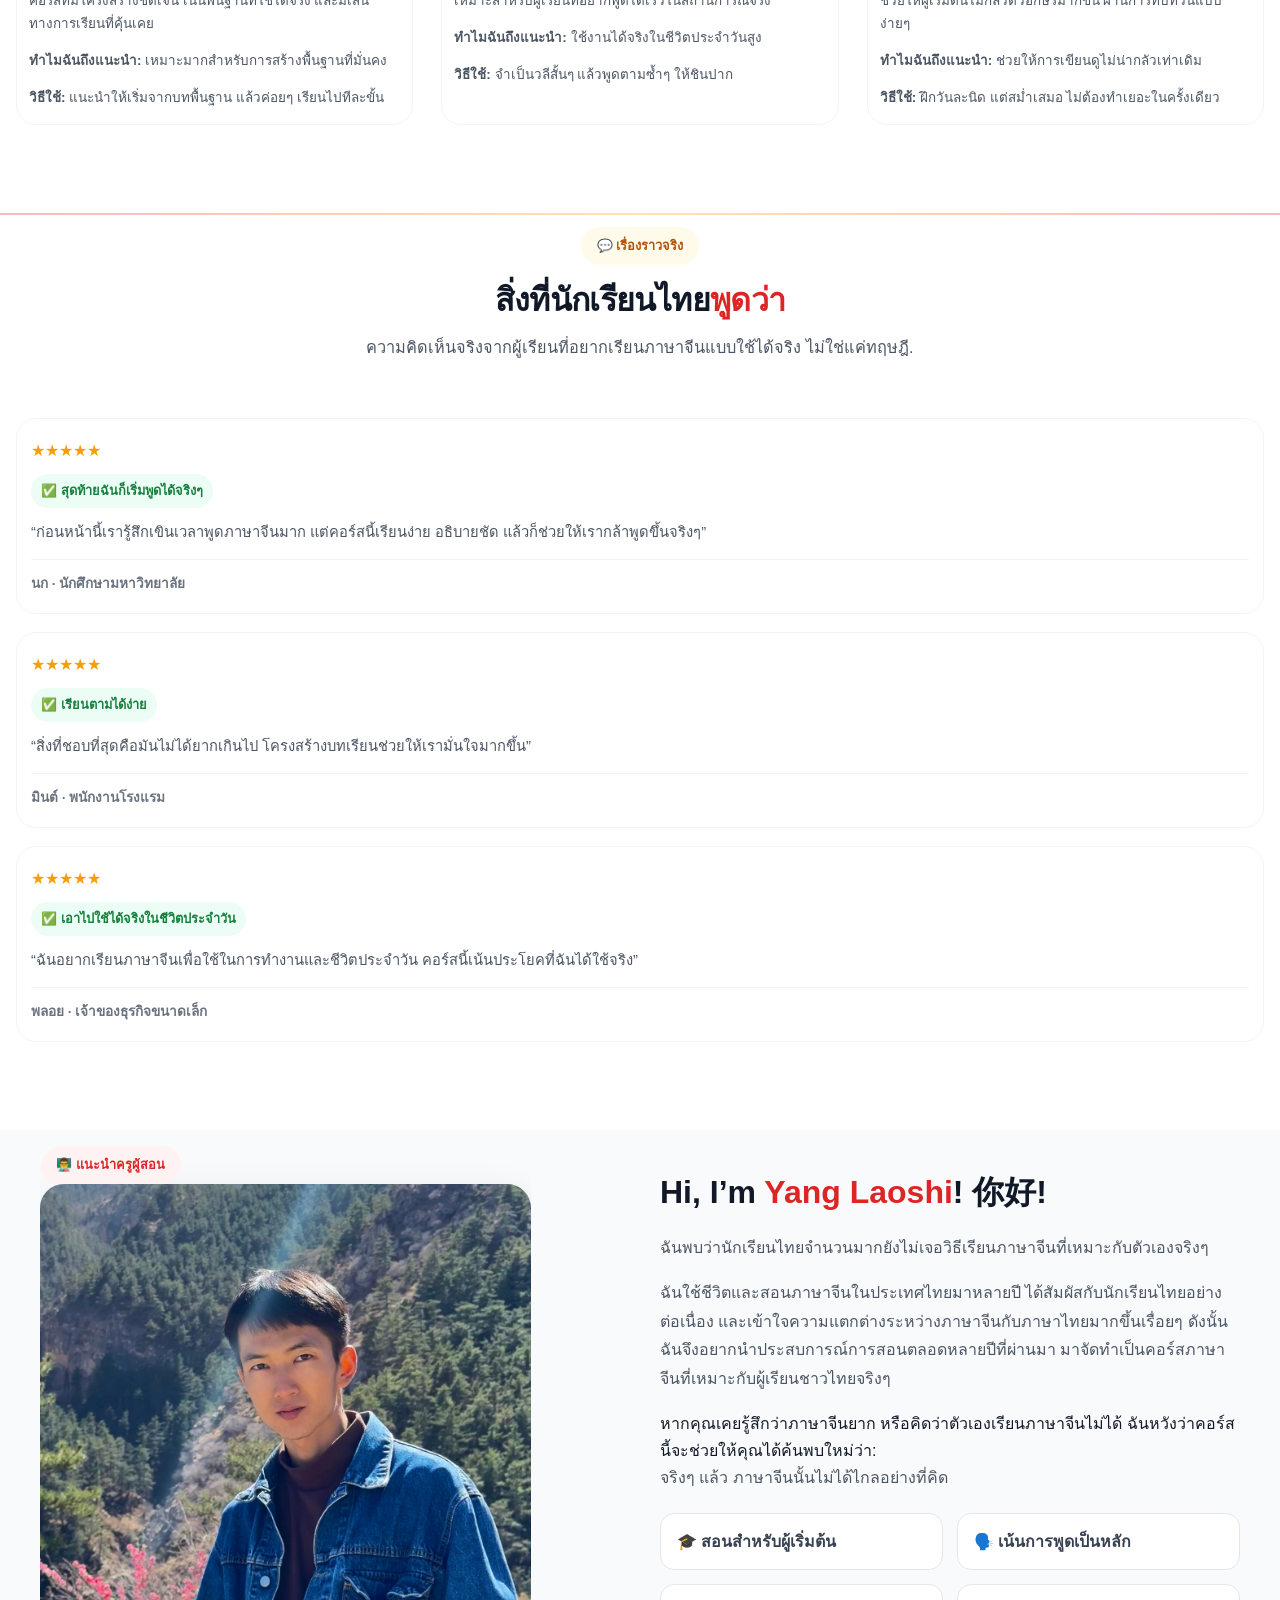
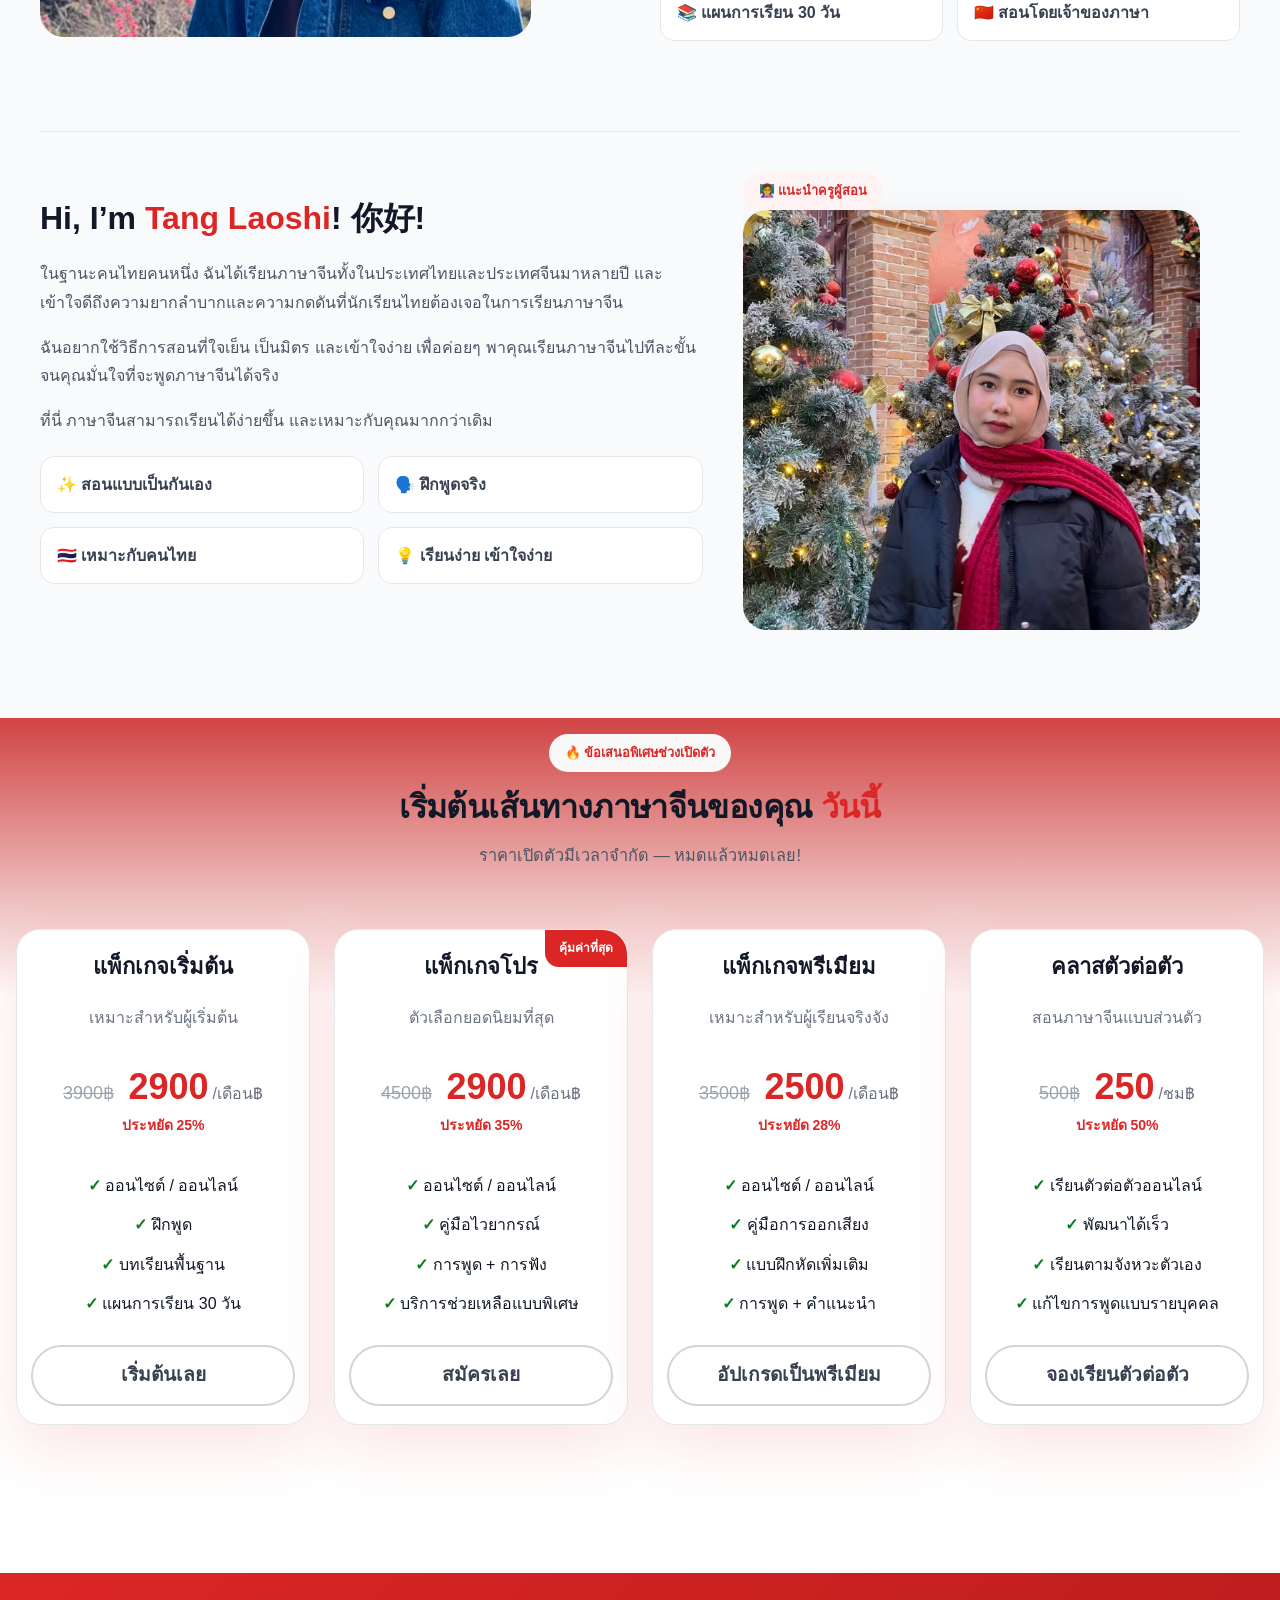
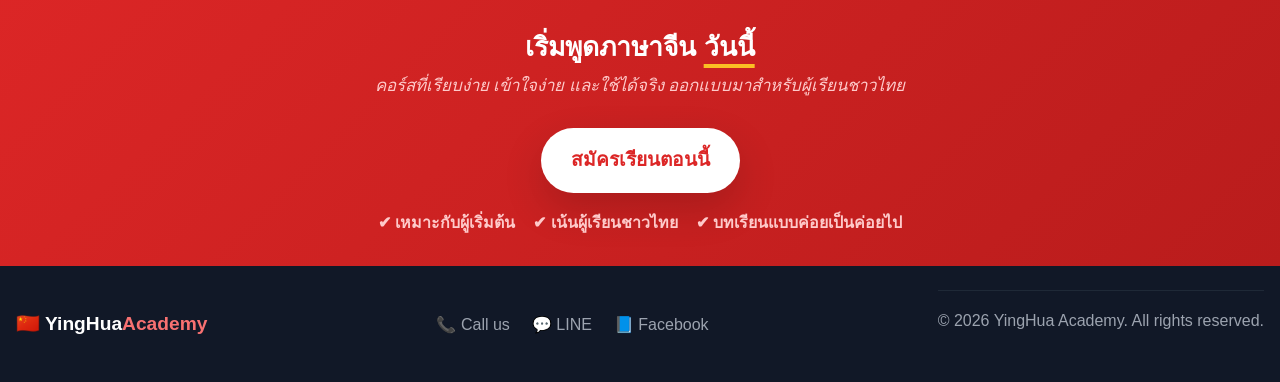
==== commit 103d1a43: "Update index.html" ====
--- a/index.html
+++ b/index.html
@@ -429,7 +429,7 @@
 
     <div class="price">
       <span class="old-price">3900฿</span>
-      <span class="new-price">2900<span>฿</span></span>
+      <span class="new-price">2900<span>/เดือน฿</span></span>
       <div class="save-text">ประหยัด 25%</div>
     </div>
 
@@ -452,7 +452,7 @@
 
     <div class="price">
       <span class="old-price">4500฿</span>
-      <span class="new-price">2900<span>฿</span></span>
+      <span class="new-price">2900<span>/เดือน฿</span></span>
       <div class="save-text">ประหยัด 35%</div>
     </div>
 
@@ -473,7 +473,7 @@
 
     <div class="price">
       <span class="old-price">3500฿</span>
-      <span class="new-price">2500<span>฿</span></span>
+      <span class="new-price">2500<span>/เดือน฿</span></span>
       <div class="save-text">ประหยัด 28%</div>
     </div>
 
@@ -492,7 +492,7 @@
 
         <div class="price">
           <span class="old-price">500฿</span>
-          <span class="new-price">250<span>฿</span></span>
+          <span class="new-price">250<span>/ชม฿</span></span>
           <div class="save-text">ประหยัด 50%</div>
         </div>
 
@@ -611,4 +611,4 @@
     </div>
 
   </div>
-</footer>+</footer>
--- a/style.css
+++ b/style.css
@@ -2021,7 +2021,7 @@
 
   /* ===== 推荐卡给标签留出空间，避免压住标题 ===== */
   .pricing-card.highlight {
-    padding-top: 42px; /* 给顶部标签留位置 */
+    padding-top: 35px; /* 给顶部标签留位置 */
   }
 
   /* ===== 标题 ===== */
@@ -2295,4 +2295,4 @@
   .nav-links a:hover {
     color: #bc0000;
   }
-}+}
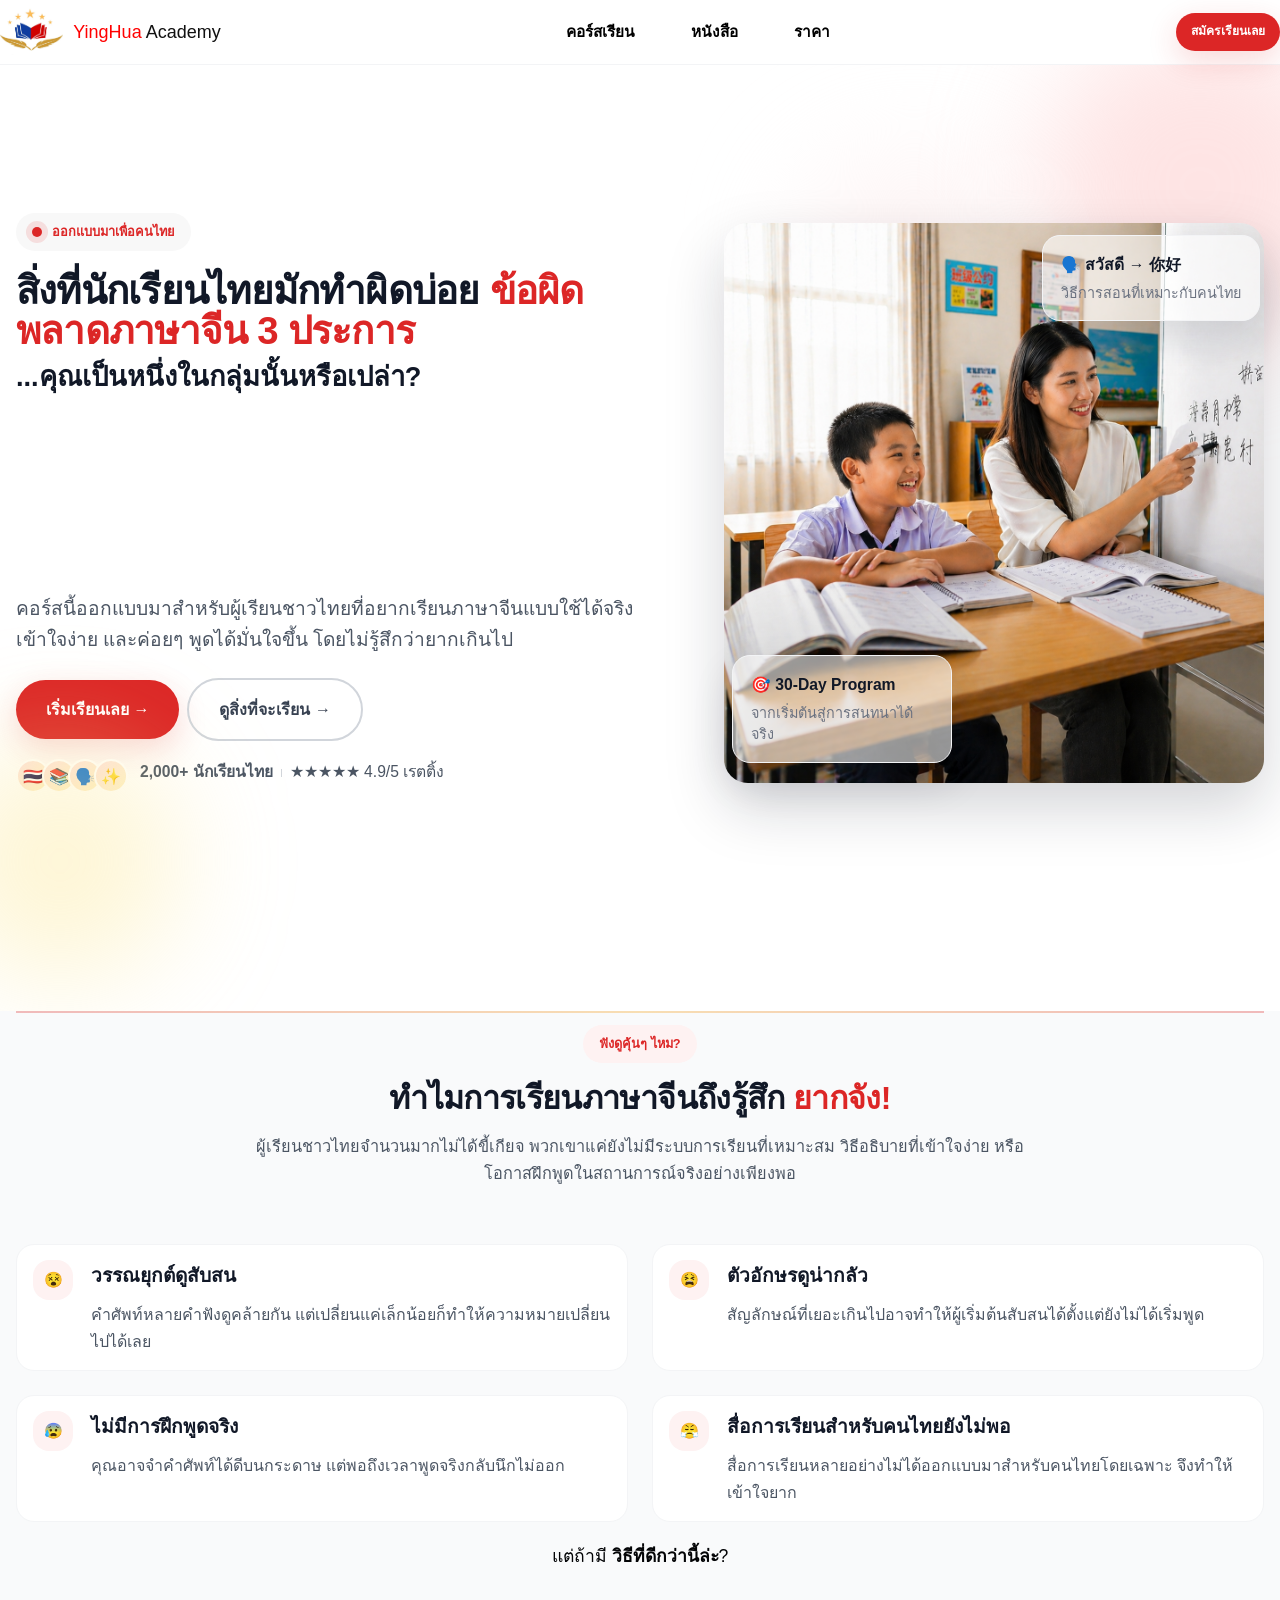
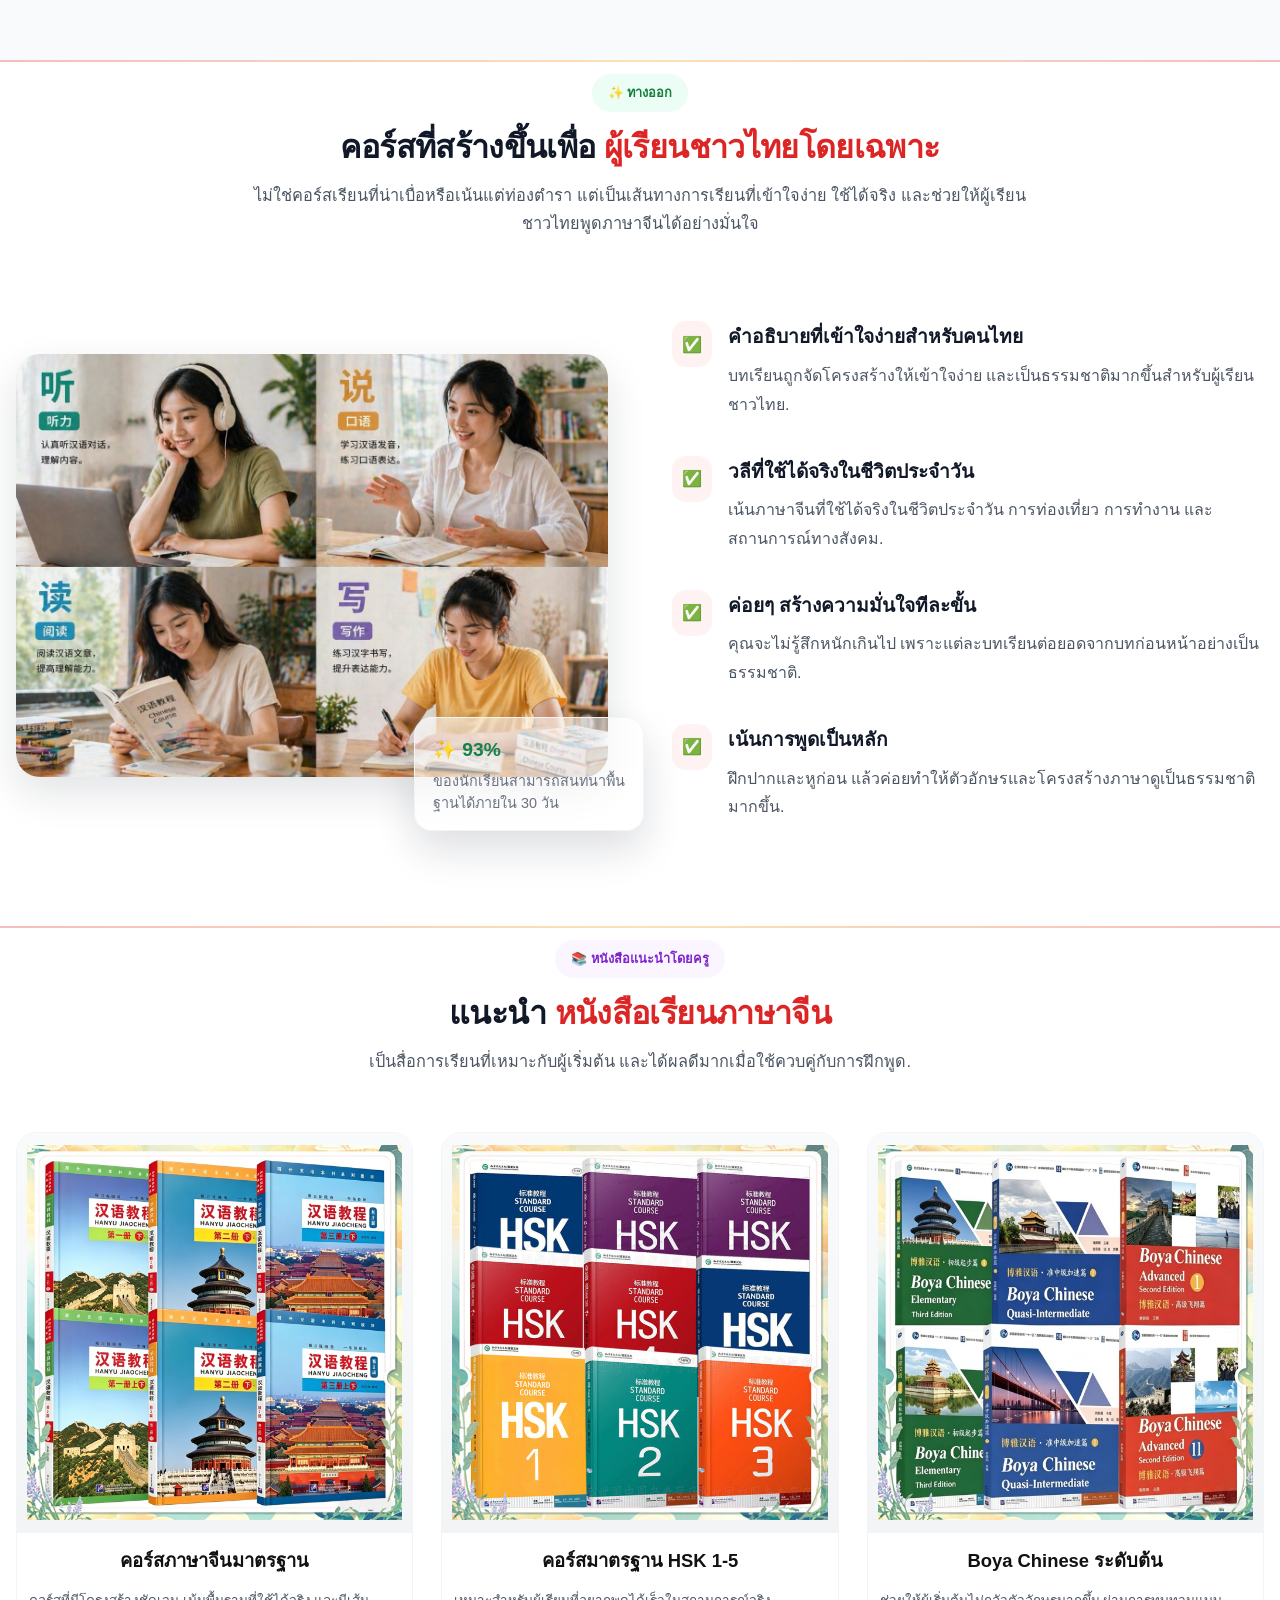
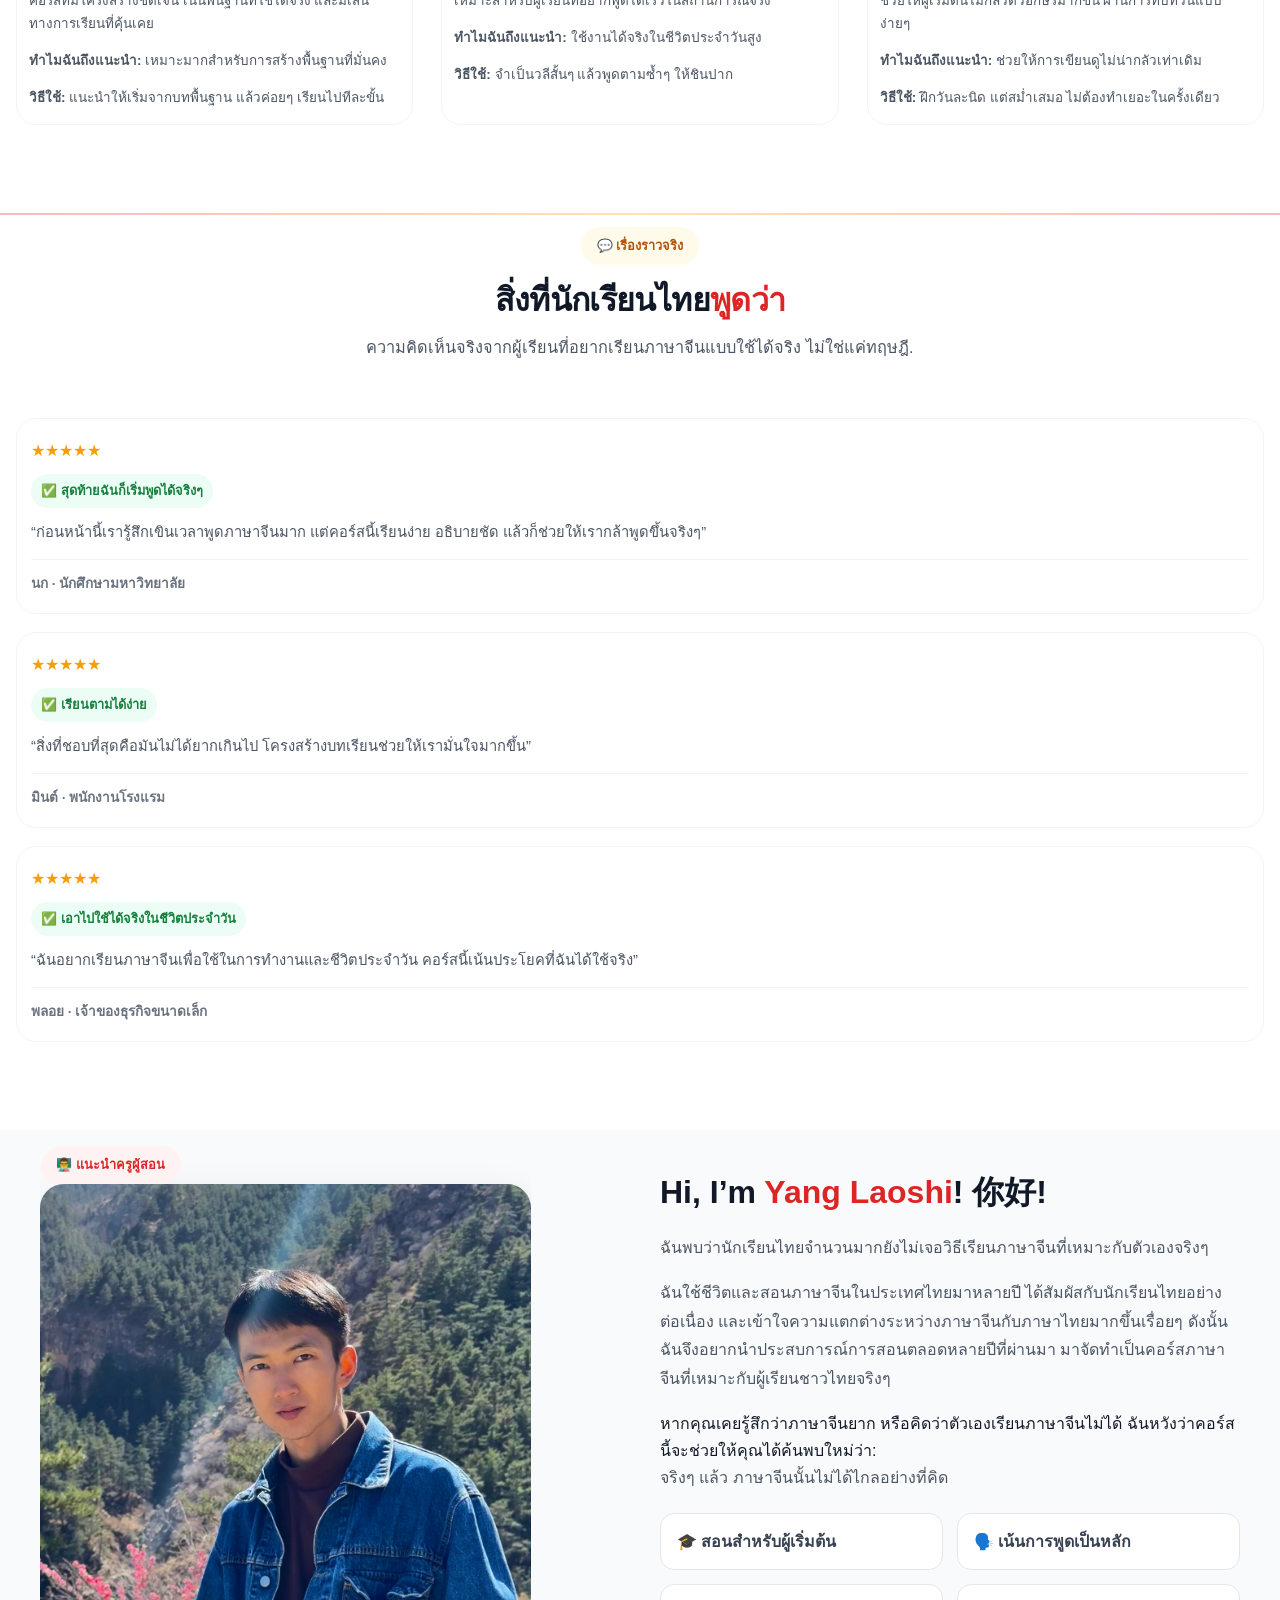
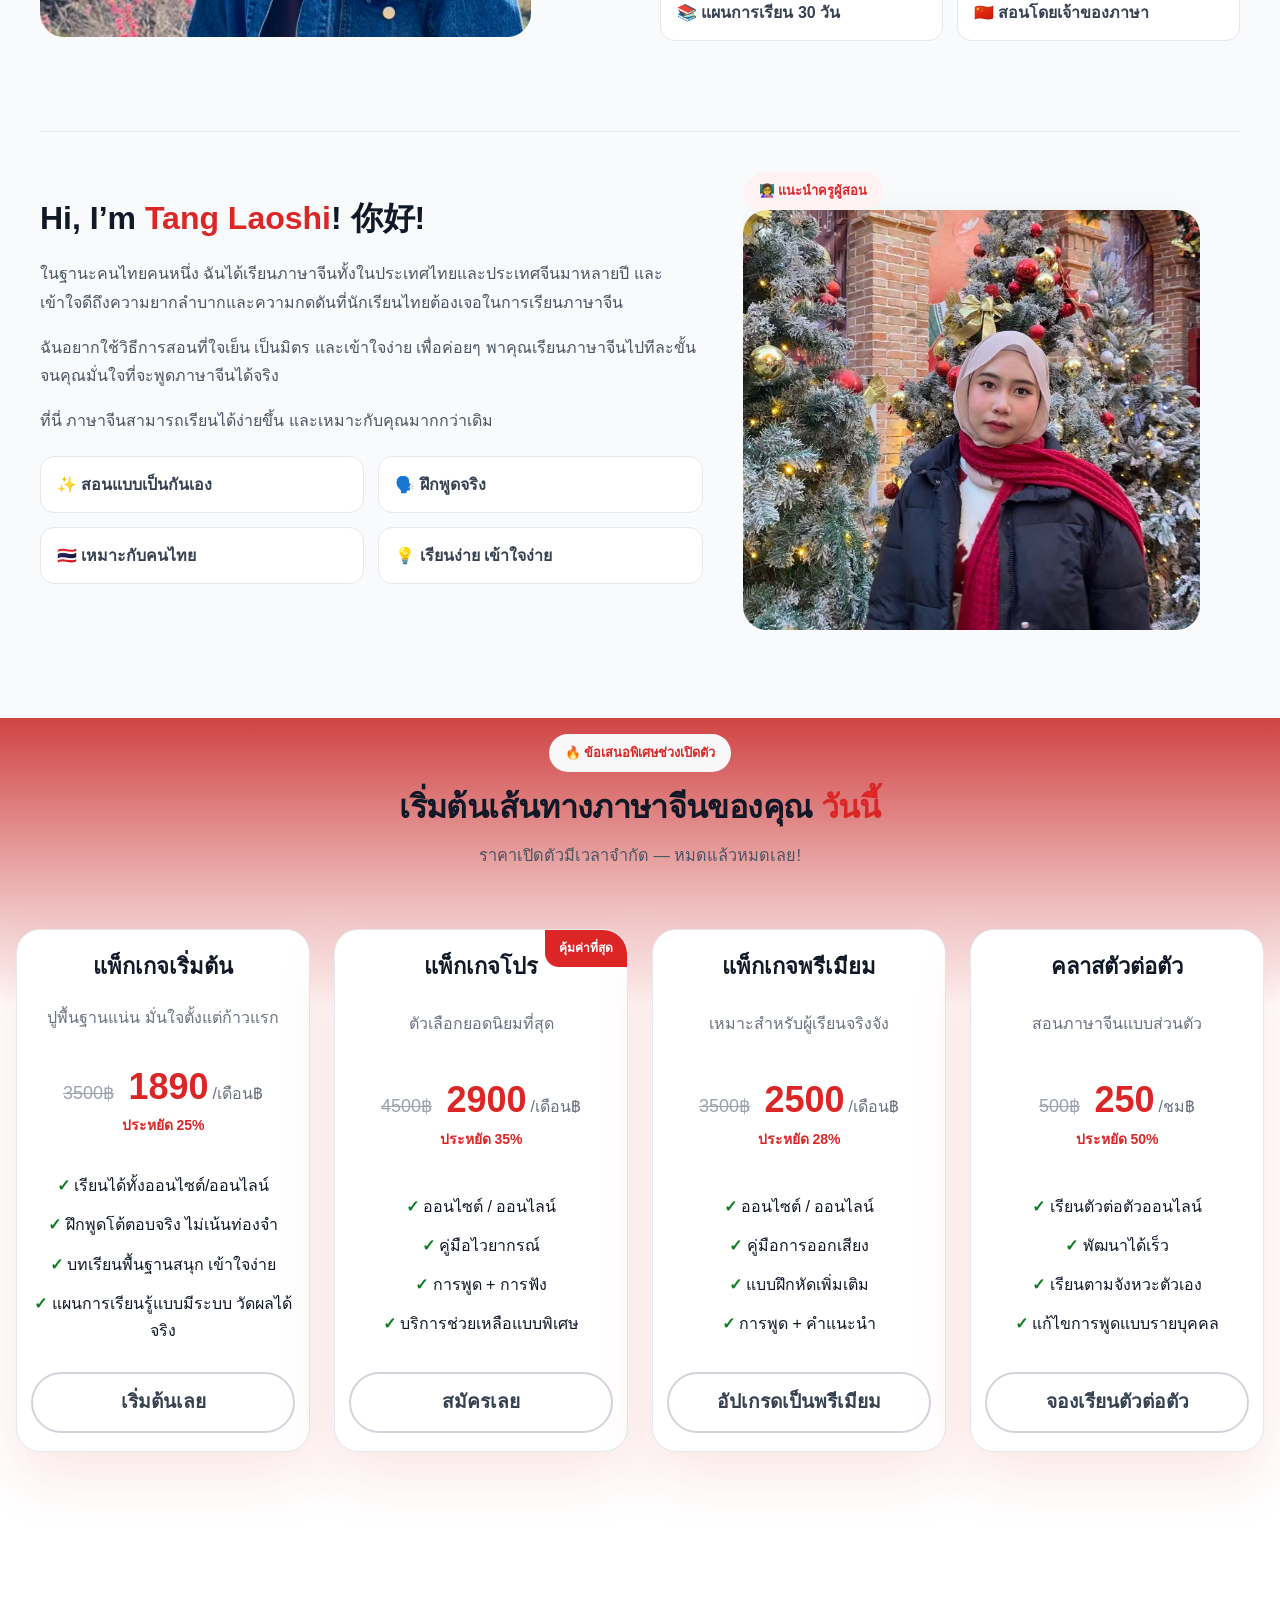
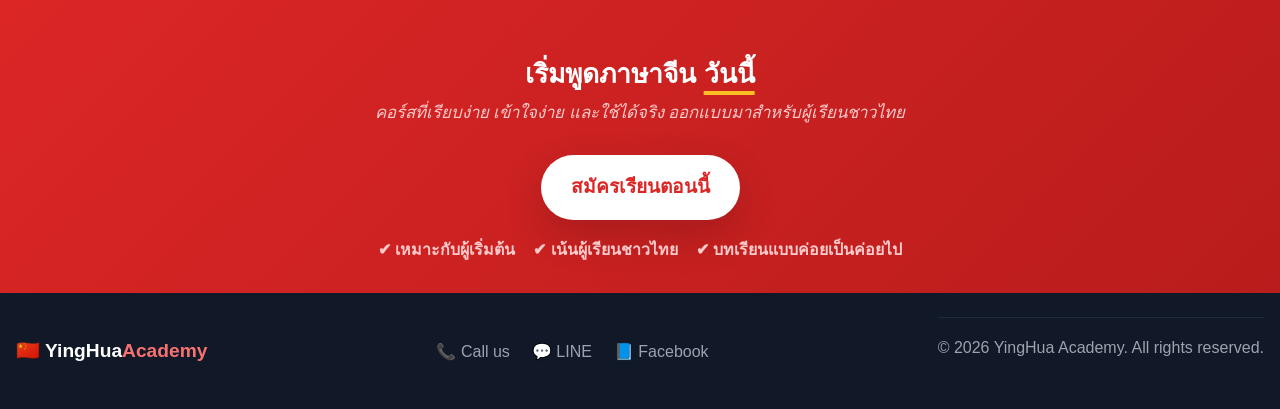
==== commit 61b69fa4: "Update index.html" ====
--- a/index.html
+++ b/index.html
@@ -425,19 +425,19 @@
   <!-- 基础 -->
   <div class="pricing-card">
     <h4>แพ็กเกจเริ่มต้น</h4>
-    <p class="pricing-sub">เหมาะสำหรับผู้เริ่มต้น</p>
+    <p class="pricing-sub">ปูพื้นฐานแน่น มั่นใจตั้งแต่ก้าวแรก</p>
 
     <div class="price">
-      <span class="old-price">3900฿</span>
-      <span class="new-price">2900<span>/เดือน฿</span></span>
+      <span class="old-price">3500฿</span>
+      <span class="new-price">1890<span>/เดือน฿</span></span>
       <div class="save-text">ประหยัด 25%</div>
     </div>
 
     <ul class="pricing-list">
-      <li>ออนไซต์ / ออนไลน์</li>
-      <li>ฝึกพูด</li>
-      <li>บทเรียนพื้นฐาน</li>
-      <li>แผนการเรียน 30 วัน</li>
+      <li>เรียนได้ทั้งออนไซต์/ออนไลน์</li>
+      <li>ฝึกพูดโต้ตอบจริง ไม่เน้นท่องจำ</li>
+      <li>บทเรียนพื้นฐานสนุก เข้าใจง่าย</li>
+      <li>แผนการเรียนรู้แบบมีระบบ วัดผลได้จริง</li>
 </ul>
 
     <a href="payment.html" class="btn btn-secondary btn-full">เริ่มต้นเลย</a>
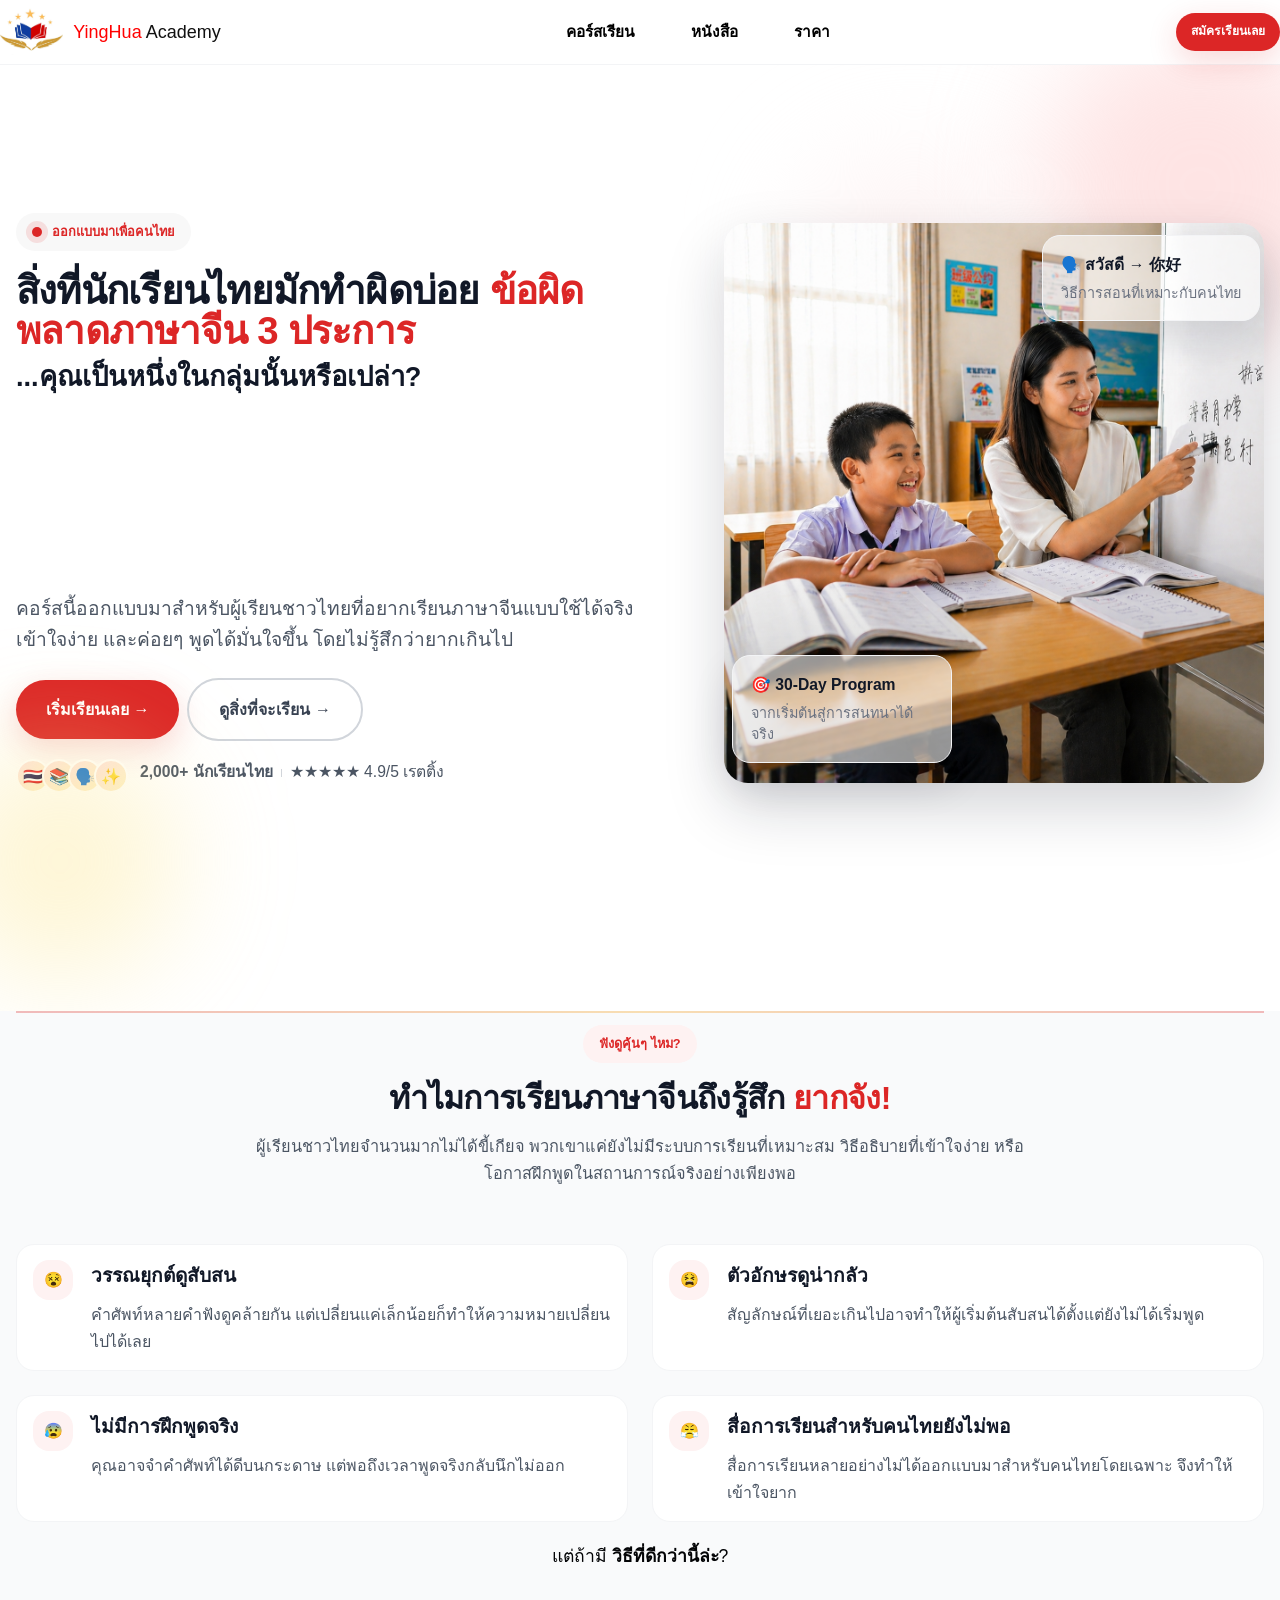
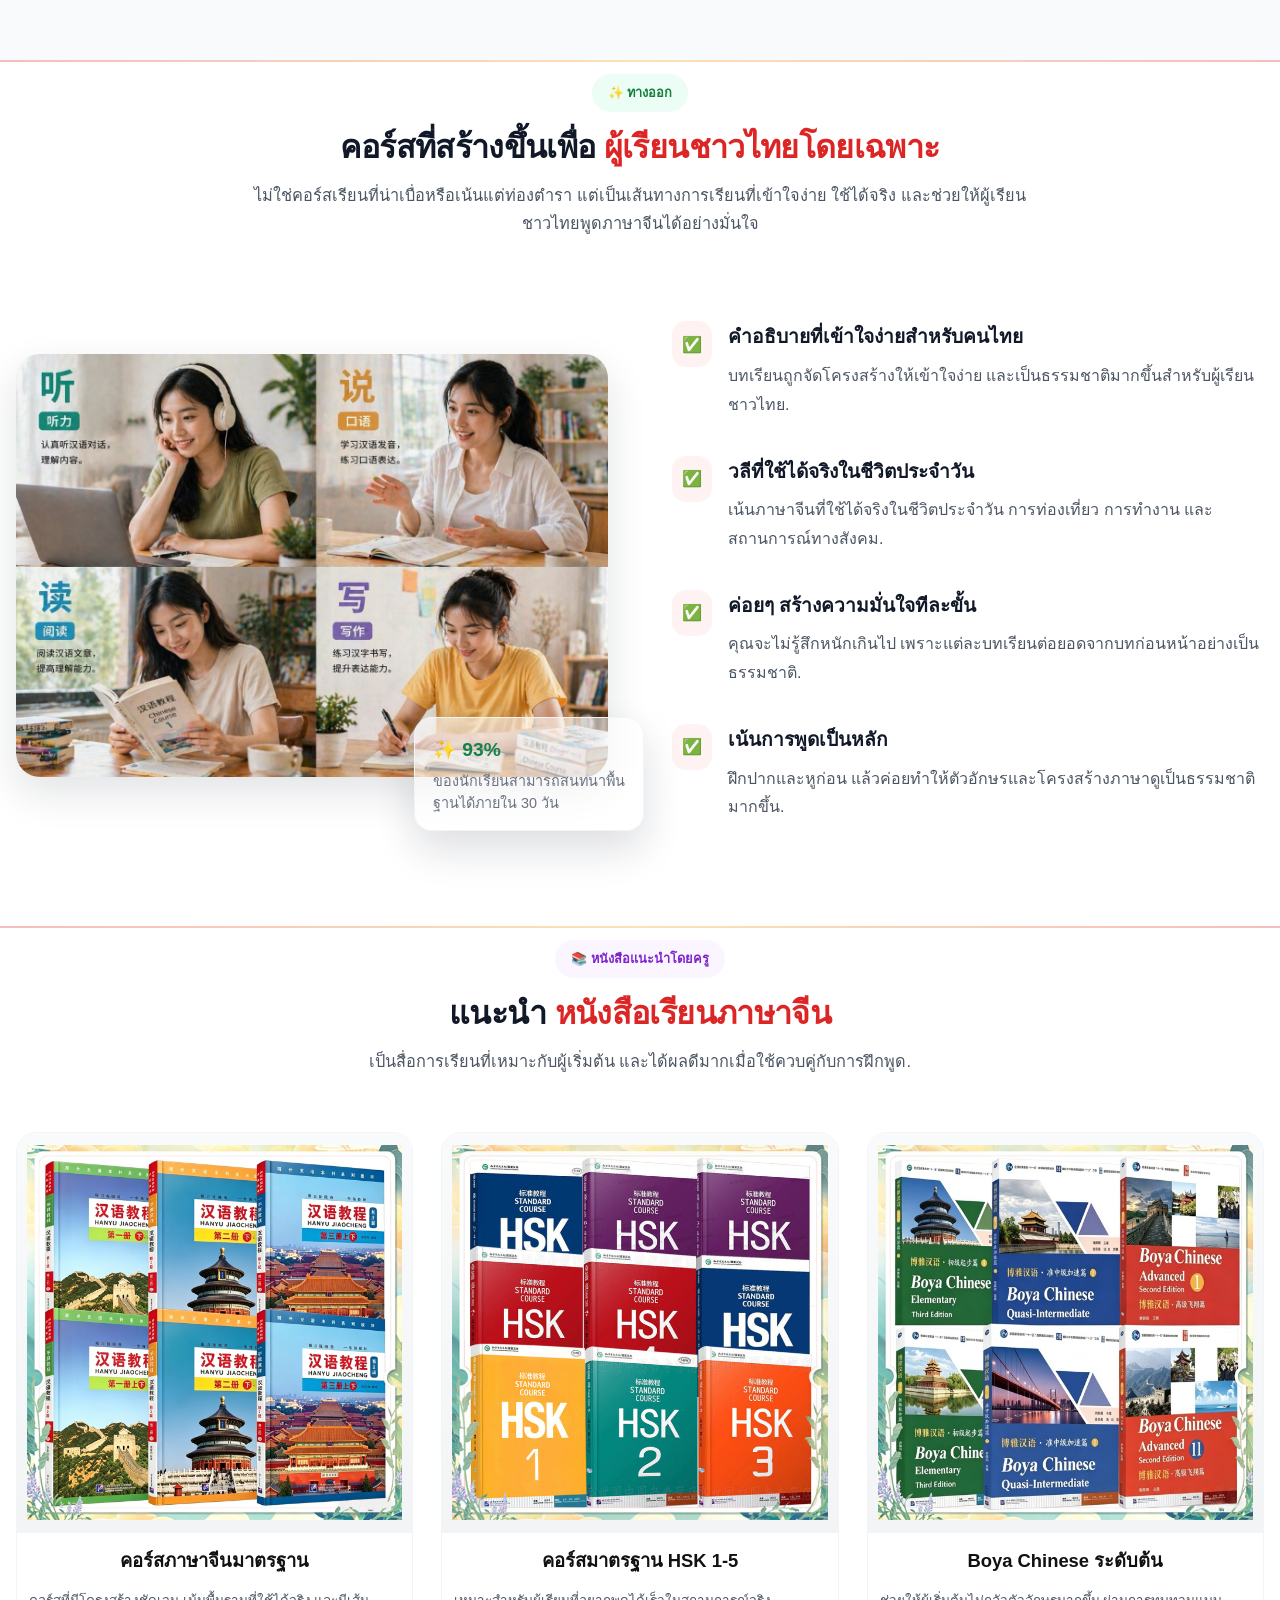
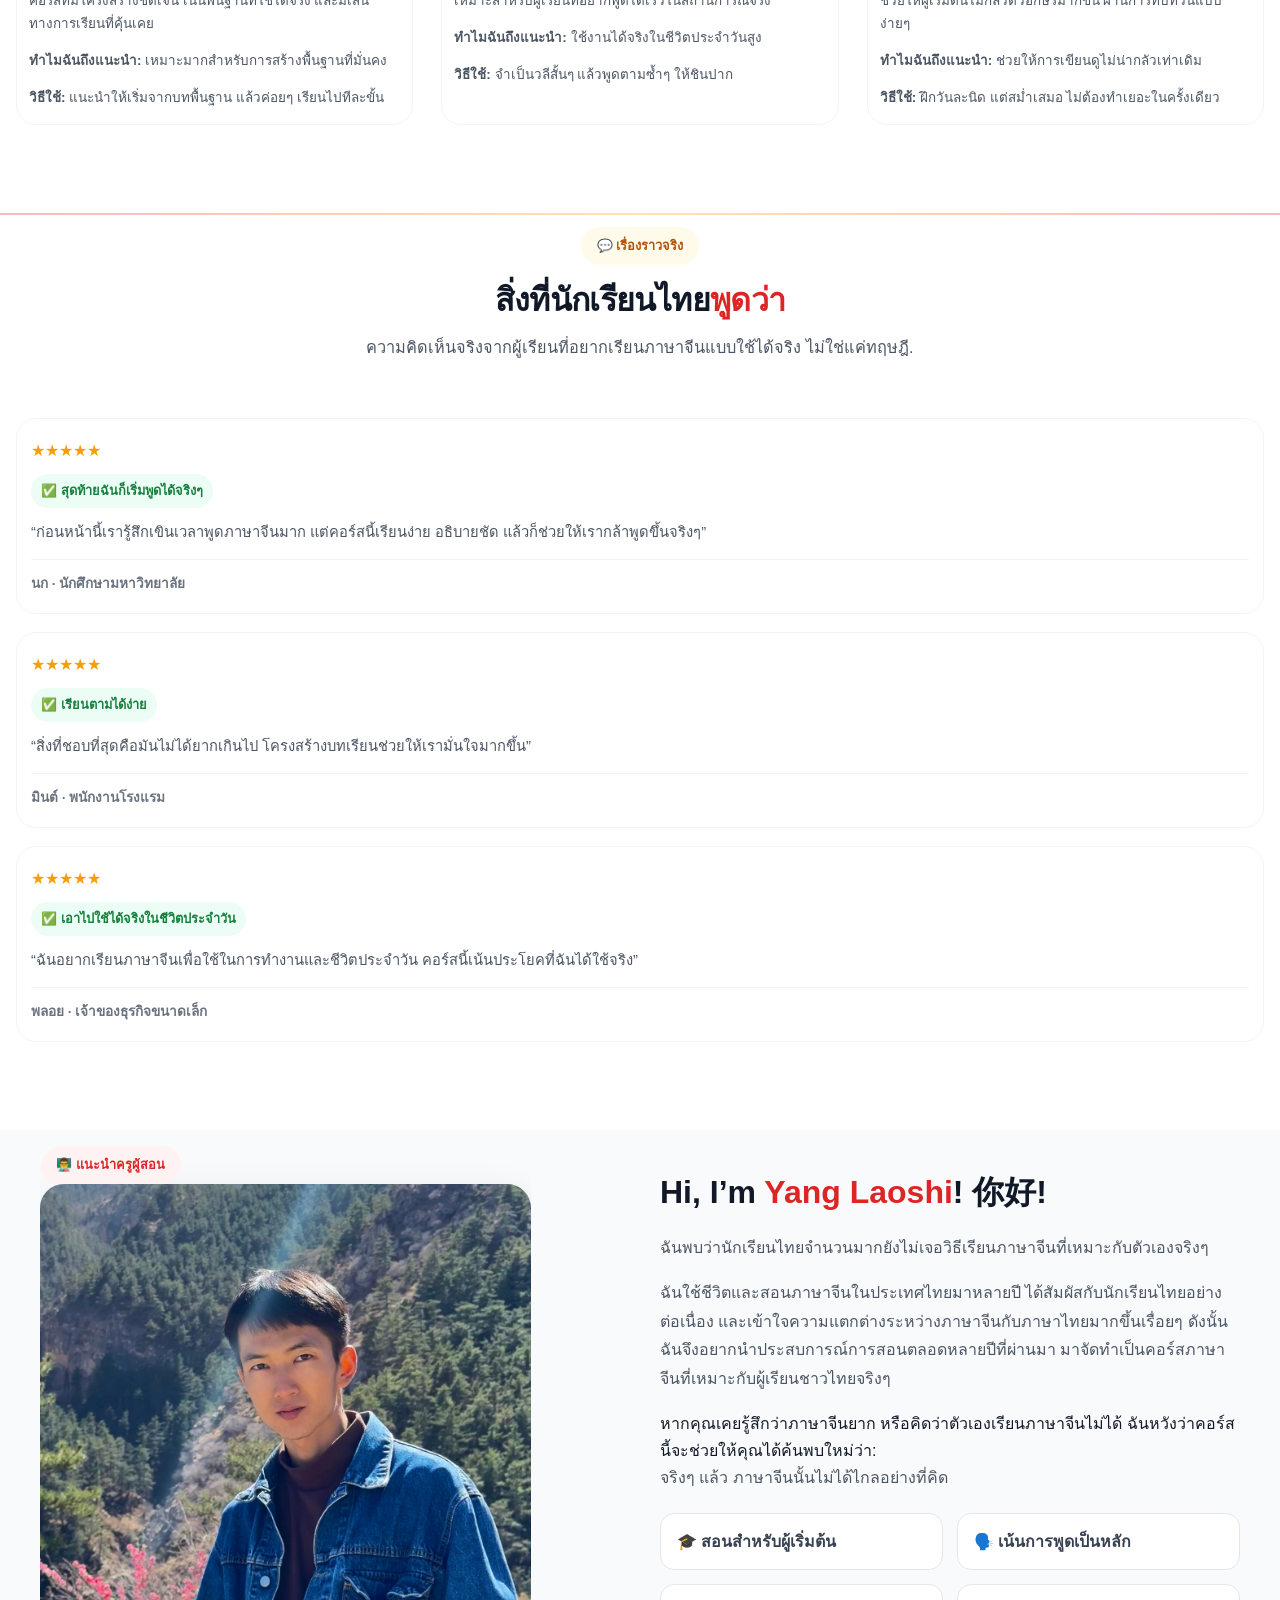
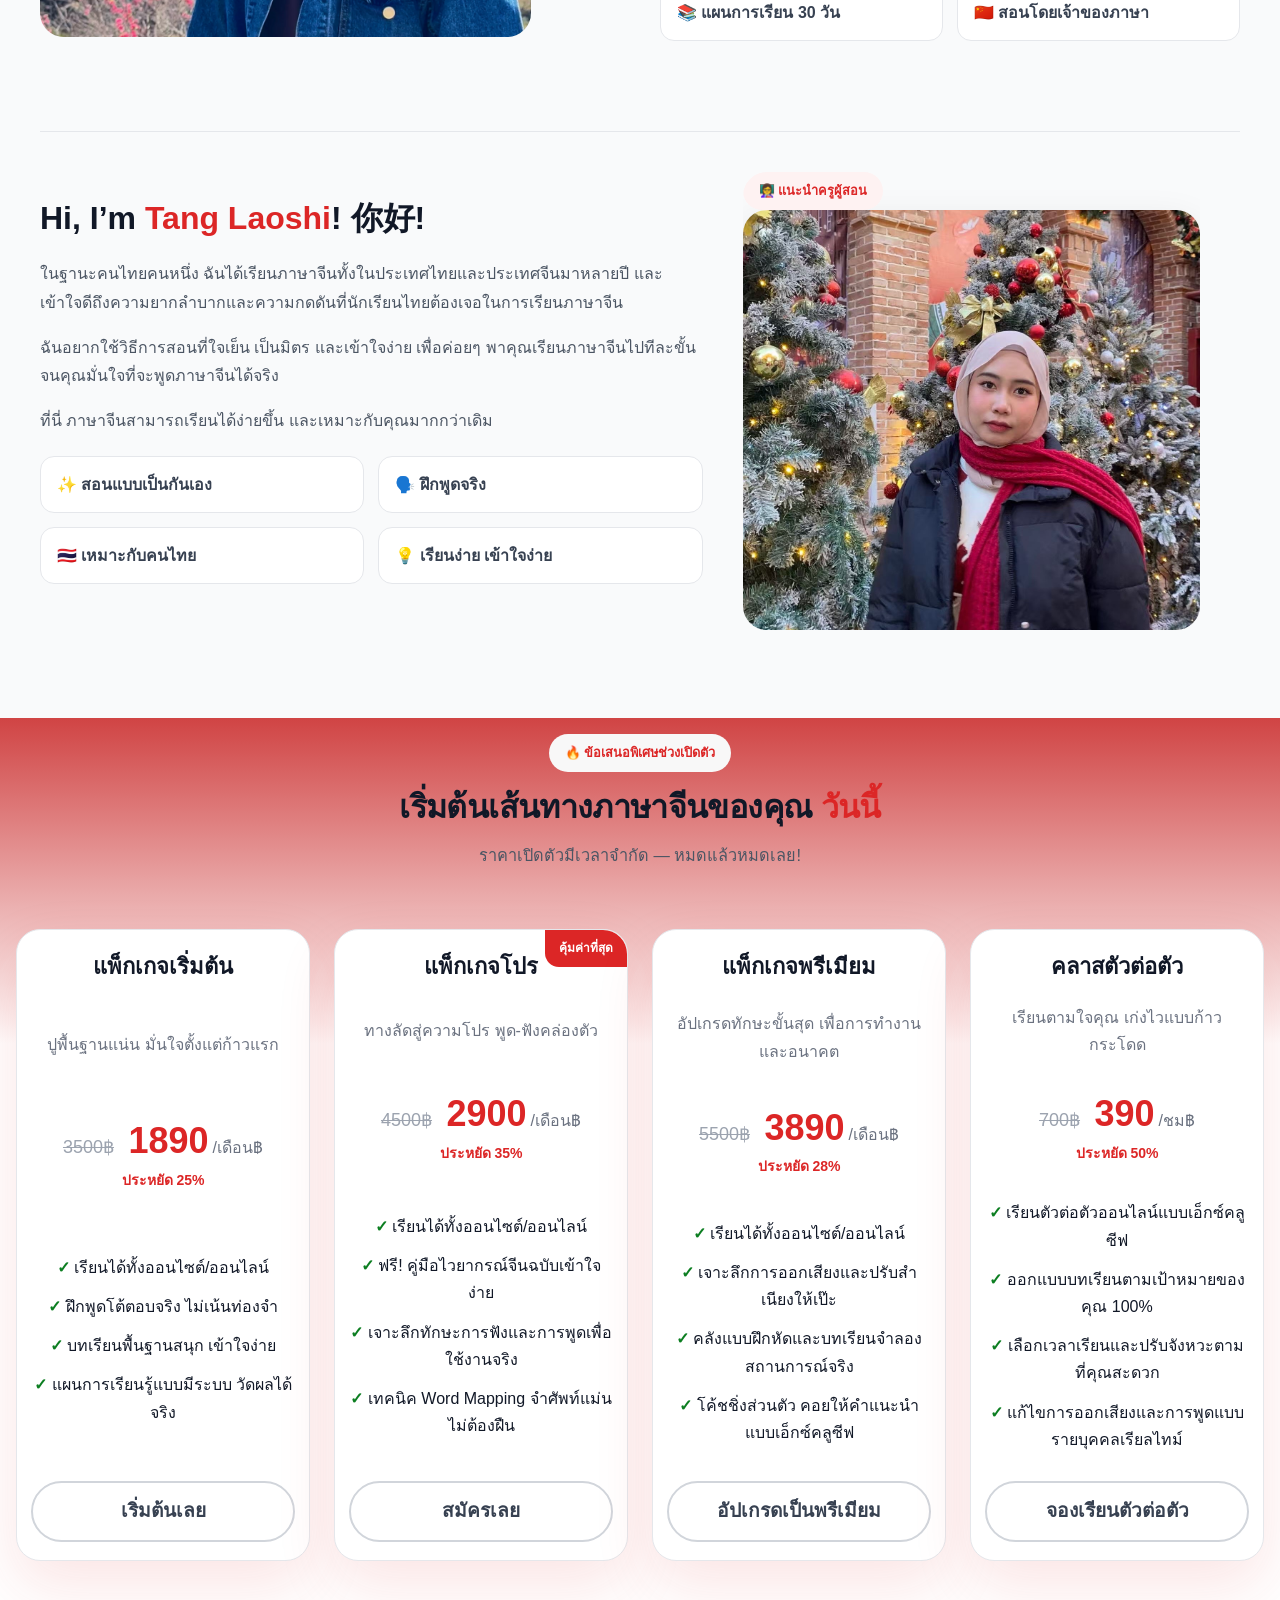
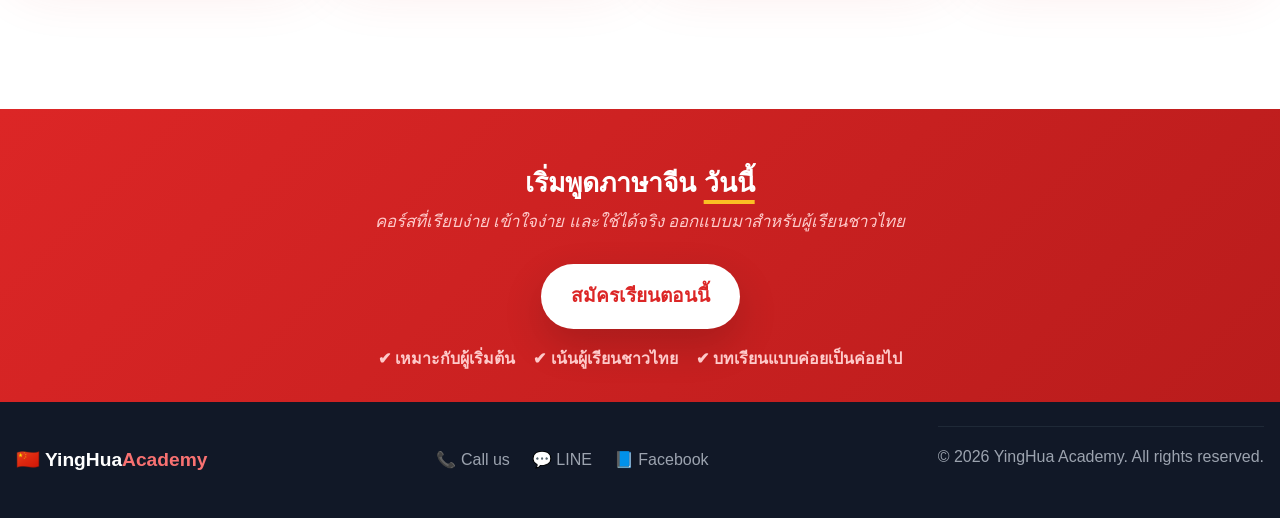
==== commit ac6d9bde: "Update pricing details and descriptions in index.html" ====
--- a/index.html
+++ b/index.html
@@ -448,7 +448,7 @@
     <div class="best-value">คุ้มค่าที่สุด</div>
 
     <h4>แพ็กเกจโปร</h4>
-    <p class="pricing-sub">ตัวเลือกยอดนิยมที่สุด</p>
+    <p class="pricing-sub">ทางลัดสู่ความโปร พูด-ฟังคล่องตัว</p>
 
     <div class="price">
       <span class="old-price">4500฿</span>
@@ -457,10 +457,10 @@
     </div>
 
     <ul class="pricing-list">
-      <li>ออนไซต์ / ออนไลน์</li>
-      <li>คู่มือไวยากรณ์</li>
-      <li>การพูด + การฟัง</li>
-      <li>บริการช่วยเหลือแบบพิเศษ</li>
+      <li>เรียนได้ทั้งออนไซต์/ออนไลน์</li>
+      <li>ฟรี! คู่มือไวยากรณ์จีนฉบับเข้าใจง่าย</li>
+      <li>เจาะลึกทักษะการฟังและการพูดเพื่อใช้งานจริง</li>
+      <li>เทคนิค Word Mapping จำศัพท์แม่น ไม่ต้องฝืน</li>
     </ul>
 
      <a href="payment.html" class="btn btn-secondary btn-full">สมัครเลย</a>
@@ -469,38 +469,38 @@
   <!-- 高级 -->
   <div class="pricing-card">
     <h4>แพ็กเกจพรีเมียม</h4>
-    <p class="pricing-sub">เหมาะสำหรับผู้เรียนจริงจัง</p>
+    <p class="pricing-sub">อัปเกรดทักษะขั้นสุด เพื่อการทำงานและอนาคต</p>
 
     <div class="price">
-      <span class="old-price">3500฿</span>
-      <span class="new-price">2500<span>/เดือน฿</span></span>
+      <span class="old-price">5500฿</span>
+      <span class="new-price">3890<span>/เดือน฿</span></span>
       <div class="save-text">ประหยัด 28%</div>
     </div>
 
     <ul class="pricing-list">
-      <li>ออนไซต์ / ออนไลน์</li>
-      <li>คู่มือการออกเสียง</li>
-      <li>แบบฝึกหัดเพิ่มเติม</li>
-      <li>การพูด + คำแนะนำ</li>
+      <li>เรียนได้ทั้งออนไซต์/ออนไลน์</li>
+      <li>เจาะลึกการออกเสียงและปรับสำเนียงให้เป๊ะ</li>
+      <li>คลังแบบฝึกหัดและบทเรียนจำลองสถานการณ์จริง</li>
+      <li>โค้ชชิ่งส่วนตัว คอยให้คำแนะนำแบบเอ็กซ์คลูซีฟ</li>
     </ul> 
     <a href="payment.html" class="btn btn-secondary btn-full">อัปเกรดเป็นพรีเมียม</a>
       </div>
  <!-- 一对一教学 -->
       <div class="pricing-card">
         <h4>คลาสตัวต่อตัว</h4>
-        <p class="pricing-sub">สอนภาษาจีนแบบส่วนตัว</p>
+        <p class="pricing-sub">เรียนตามใจคุณ เก่งไวแบบก้าวกระโดด</p>
 
         <div class="price">
-          <span class="old-price">500฿</span>
-          <span class="new-price">250<span>/ชม฿</span></span>
+          <span class="old-price">700฿</span>
+          <span class="new-price">390<span>/ชม฿</span></span>
           <div class="save-text">ประหยัด 50%</div>
         </div>
 
         <ul class="pricing-list">
-          <li>เรียนตัวต่อตัวออนไลน์</li>
-           <li>พัฒนาได้เร็ว</li>
-           <li>เรียนตามจังหวะตัวเอง</li>
-          <li>แก้ไขการพูดแบบรายบุคคล</li>
+          <li>เรียนตัวต่อตัวออนไลน์แบบเอ็กซ์คลูซีฟ</li>
+           <li>ออกแบบบทเรียนตามเป้าหมายของคุณ 100%</li>
+           <li>เลือกเวลาเรียนและปรับจังหวะตามที่คุณสะดวก</li>
+          <li>แก้ไขการออกเสียงและการพูดแบบรายบุคคลเรียลไทม์</li>
         </ul>
 
         <a href="payment.html" class="btn btn-secondary btn-full">จองเรียนตัวต่อตัว</a>
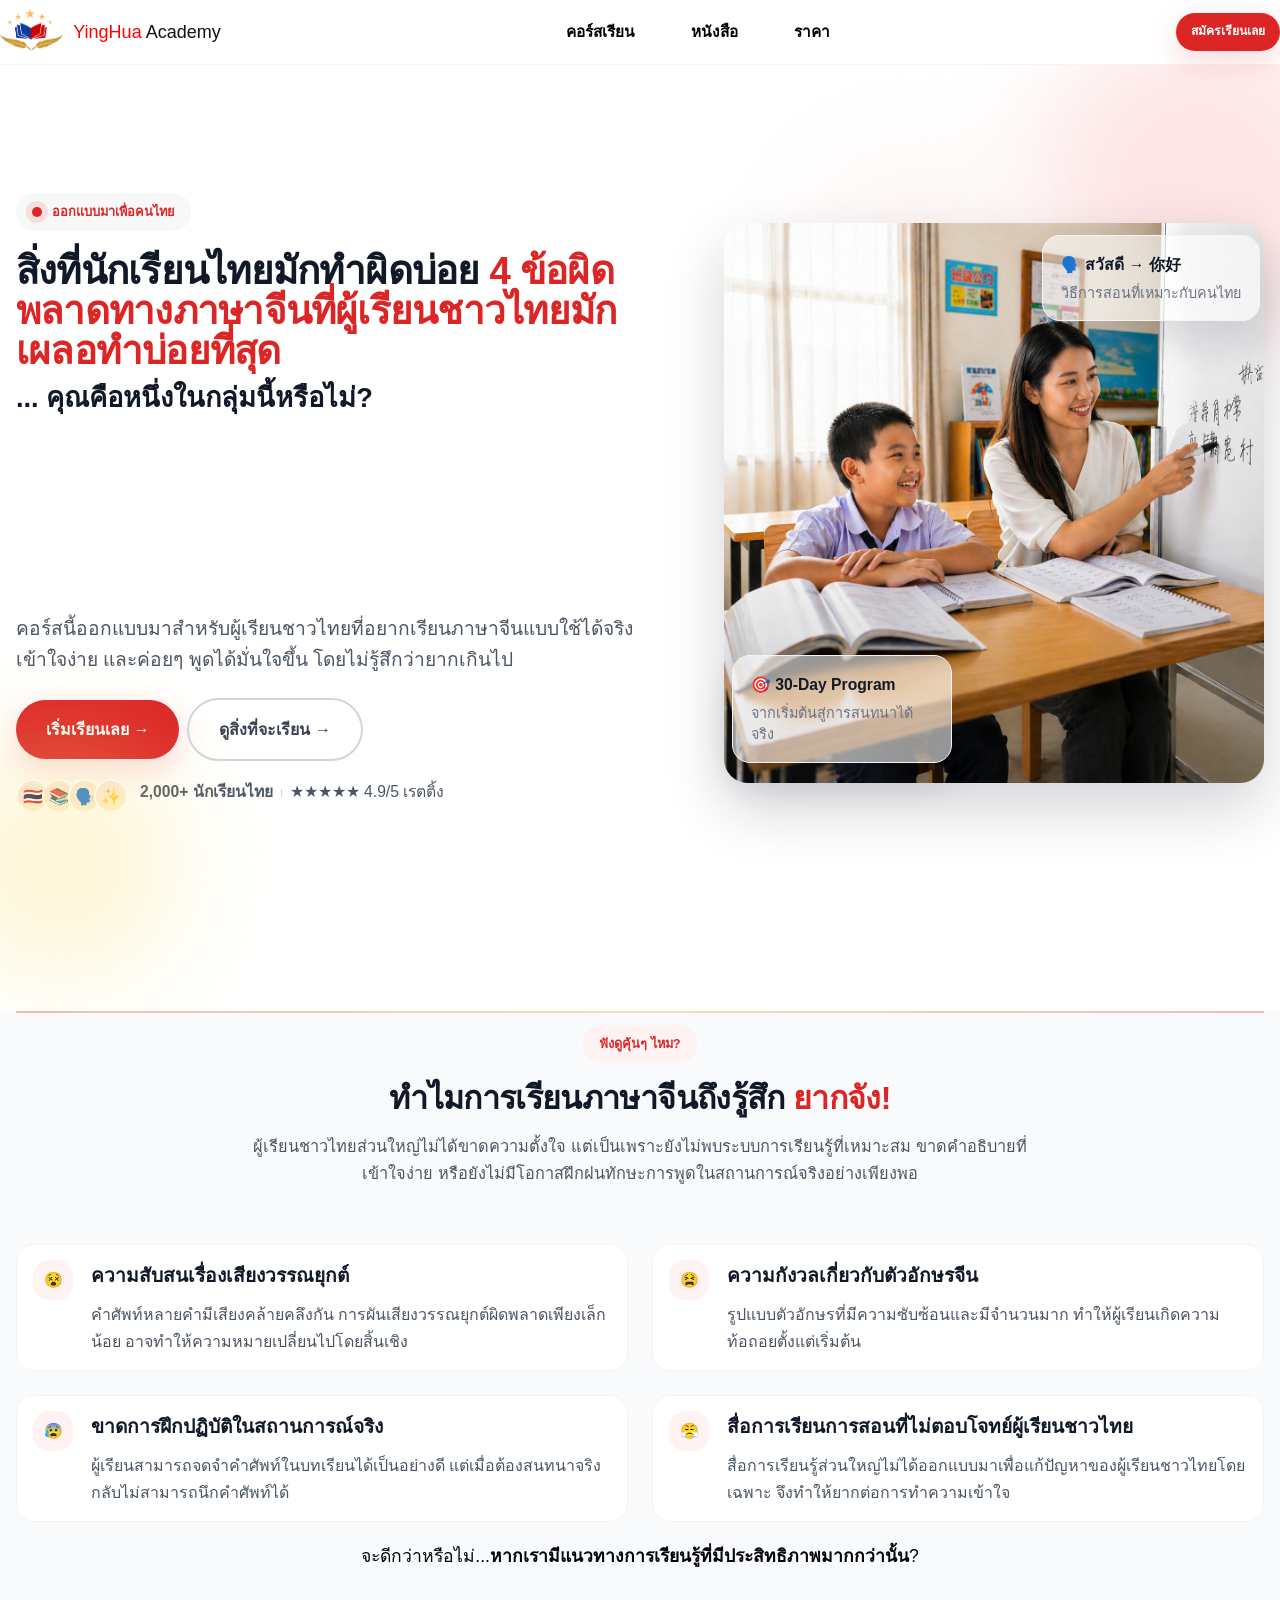
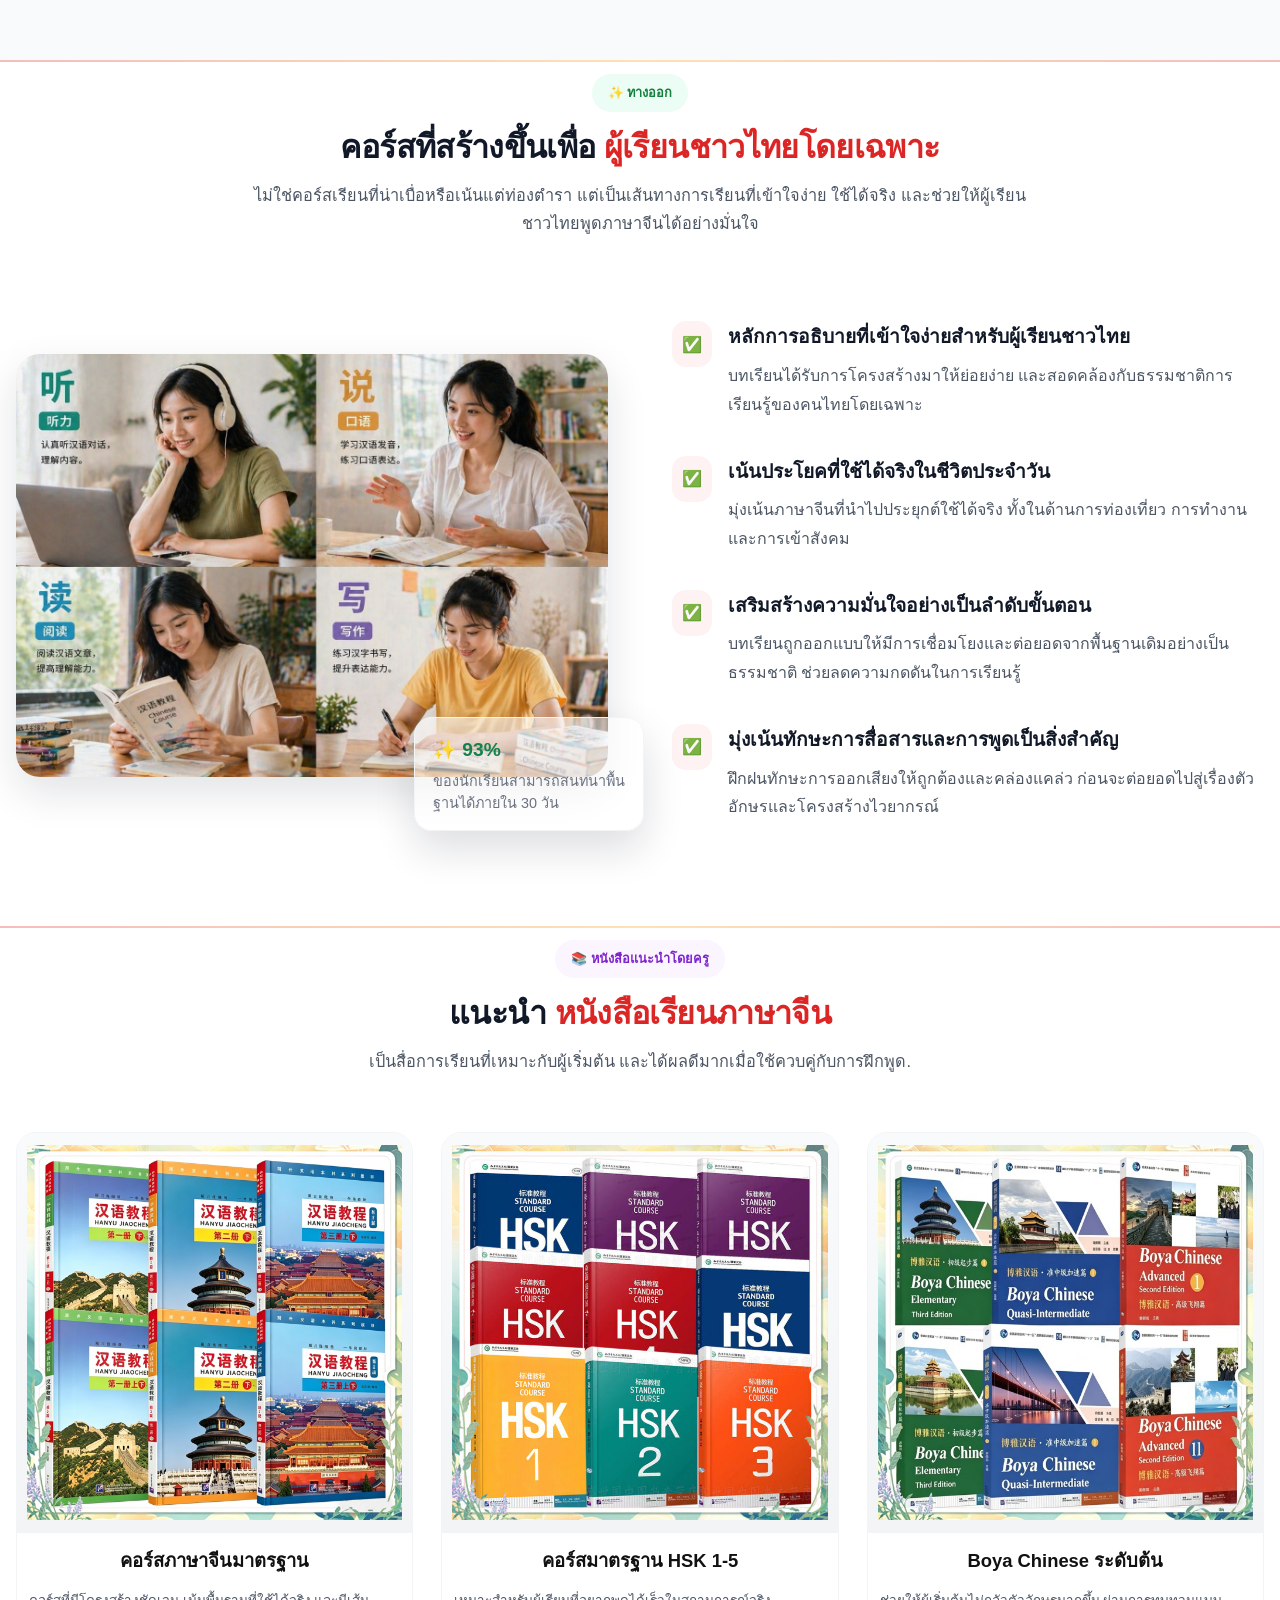
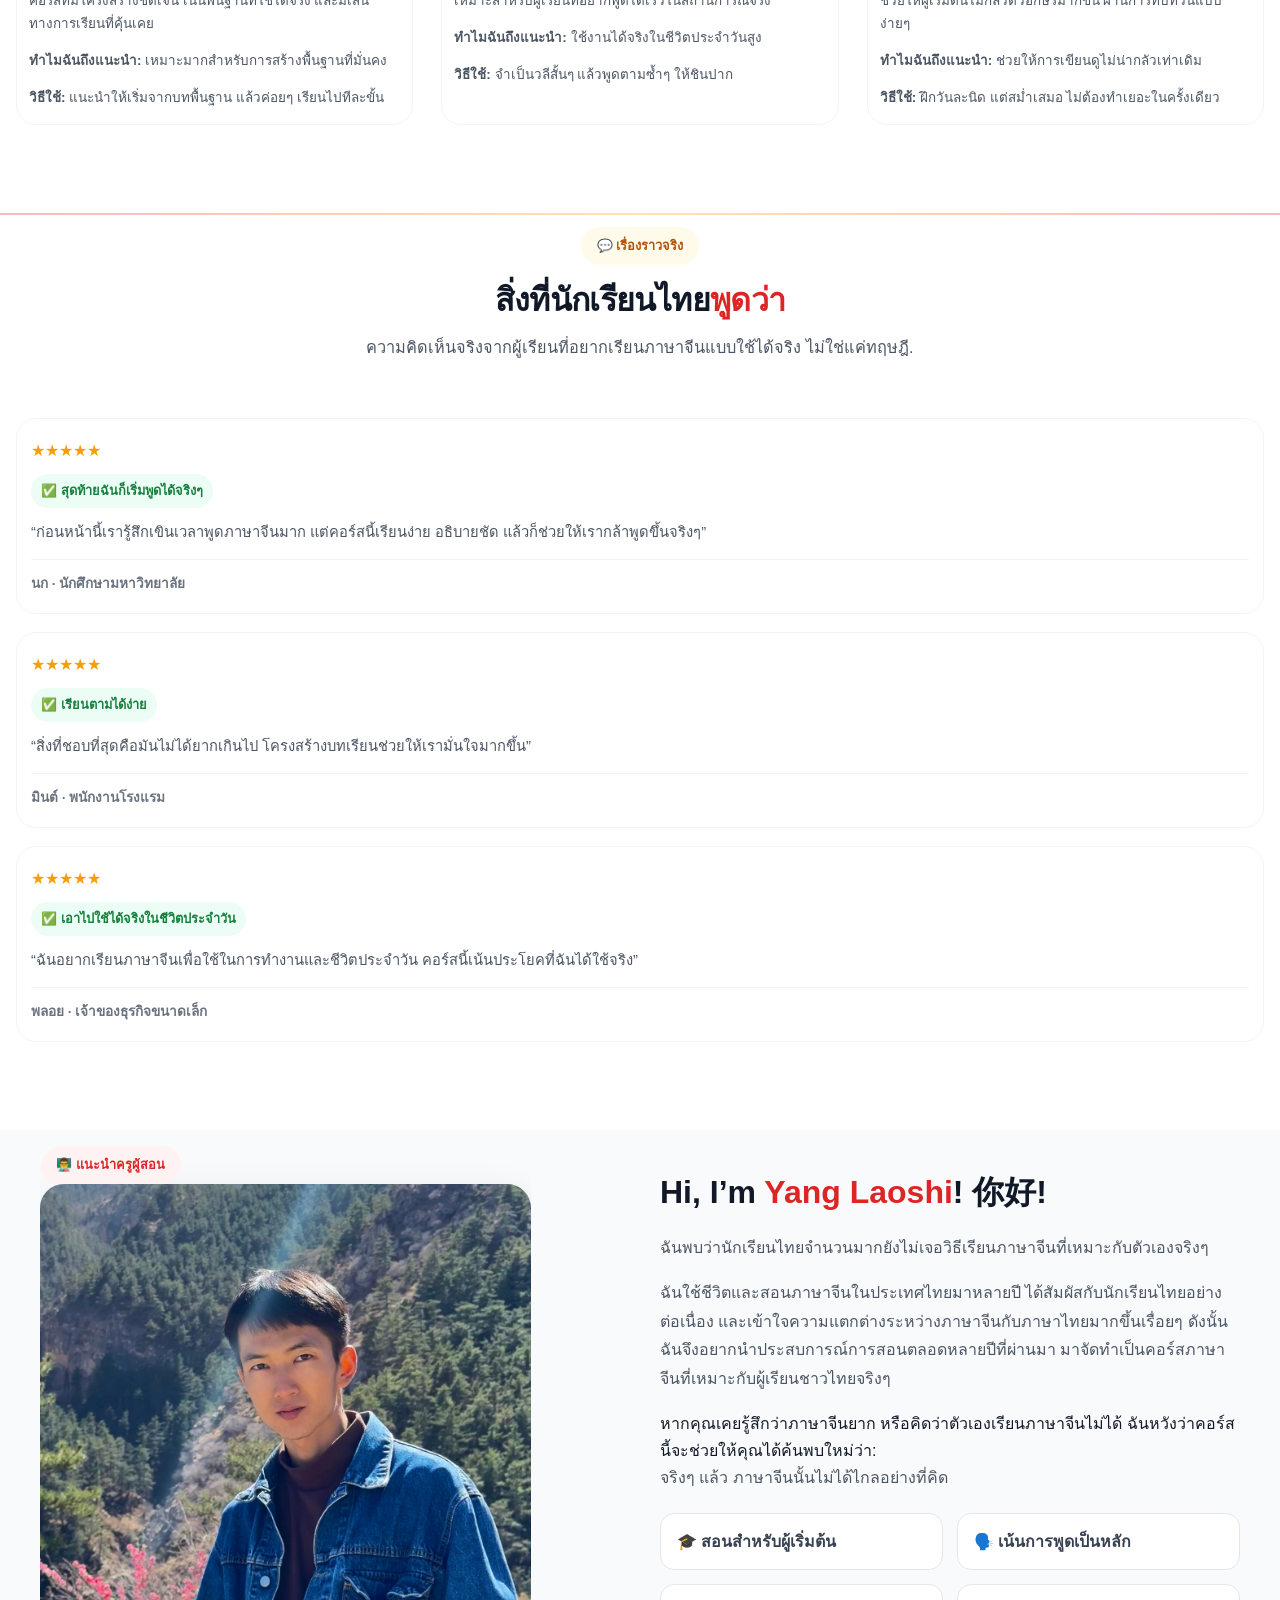
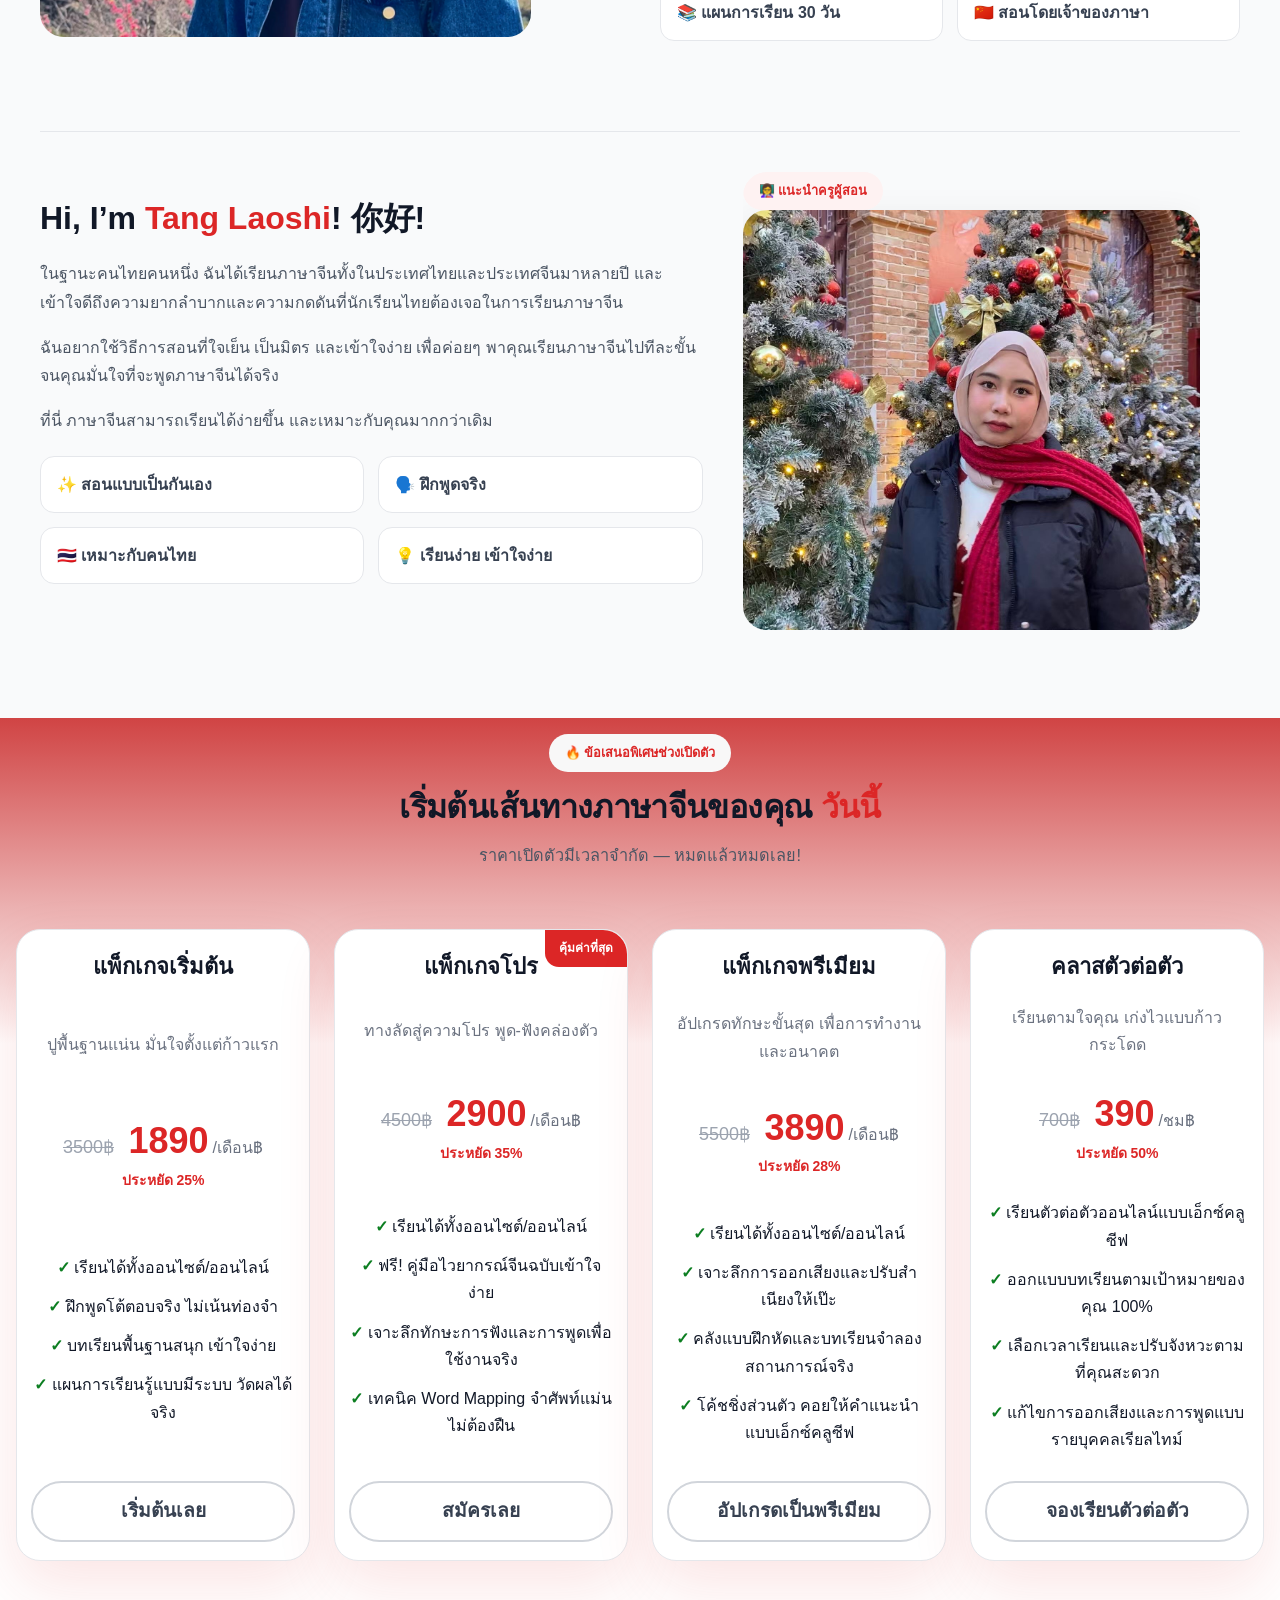
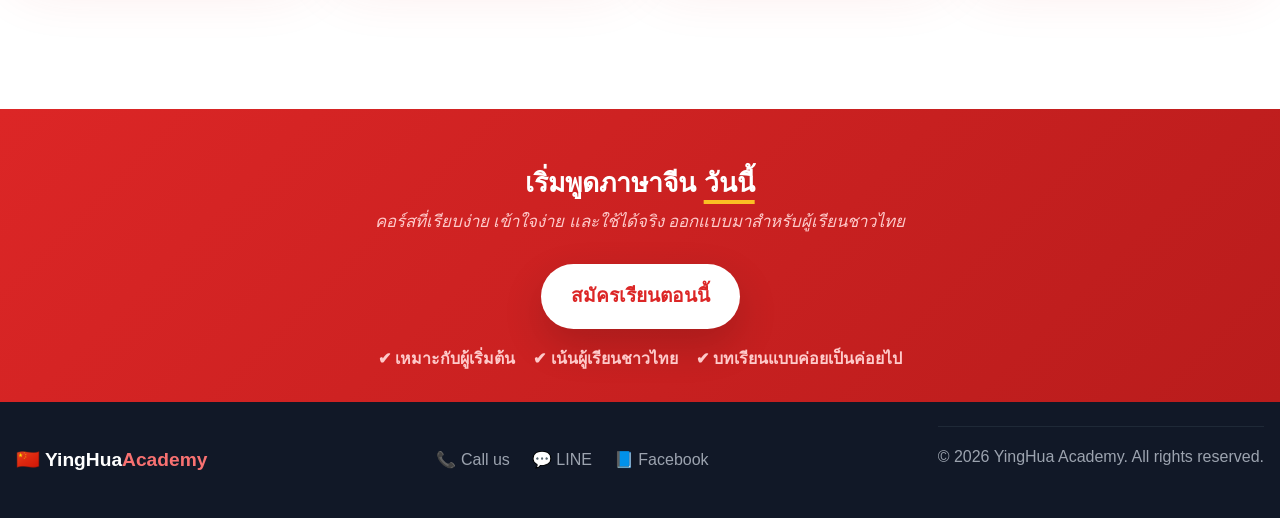
==== commit 9aeae7d4: "Update index.html" ====
--- a/index.html
+++ b/index.html
@@ -48,10 +48,10 @@
 
       <h1>
         สิ่งที่นักเรียนไทยมักทำผิดบ่อย
-        <span class="highlight">ข้อผิดพลาดภาษาจีน 3 ประการ</span>
+        <span class="highlight">4 ข้อผิดพลาดทางภาษาจีนที่ผู้เรียนชาวไทยมักเผลอทำบ่อยที่สุด</span>
       </h1>
 
-      <h2>...คุณเป็นหนึ่งในกลุ่มนั้นหรือเปล่า?</h2>
+      <h2>... คุณคือหนึ่งในกลุ่มนี้หรือไม่?</h2>
 
       <p class="hero-desc">
         คอร์สนี้ออกแบบมาสำหรับผู้เรียนชาวไทยที่อยากเรียนภาษาจีนแบบใช้ได้จริง เข้าใจง่าย และค่อยๆ พูดได้มั่นใจขึ้น โดยไม่รู้สึกว่ายากเกินไป
@@ -108,7 +108,7 @@
       </h3>
 
       <p>
-        ผู้เรียนชาวไทยจำนวนมากไม่ได้ขี้เกียจ พวกเขาแค่ยังไม่มีระบบการเรียนที่เหมาะสม วิธีอธิบายที่เข้าใจง่าย หรือโอกาสฝึกพูดในสถานการณ์จริงอย่างเพียงพอ
+        ผู้เรียนชาวไทยส่วนใหญ่ไม่ได้ขาดความตั้งใจ แต่เป็นเพราะยังไม่พบระบบการเรียนรู้ที่เหมาะสม ขาดคำอธิบายที่เข้าใจง่าย หรือยังไม่มีโอกาสฝึกฝนทักษะการพูดในสถานการณ์จริงอย่างเพียงพอ
       </p>
     </div>
 
@@ -116,38 +116,38 @@
       <div class="info-card">
         <div class="icon-box">😵</div>
         <div>
-          <h4>วรรณยุกต์ดูสับสน</h4>
-          <p>คำศัพท์หลายคำฟังดูคล้ายกัน แต่เปลี่ยนแค่เล็กน้อยก็ทำให้ความหมายเปลี่ยนไปได้เลย</p>
+          <h4>ความสับสนเรื่องเสียงวรรณยุกต์</h4>
+          <p>คำศัพท์หลายคำมีเสียงคล้ายคลึงกัน การผันเสียงวรรณยุกต์ผิดพลาดเพียงเล็กน้อย อาจทำให้ความหมายเปลี่ยนไปโดยสิ้นเชิง</p>
         </div>
       </div>
 
       <div class="info-card">
         <div class="icon-box">😫</div>
         <div>
-          <h4>ตัวอักษรดูน่ากลัว</h4>
-          <p>สัญลักษณ์ที่เยอะเกินไปอาจทำให้ผู้เริ่มต้นสับสนได้ตั้งแต่ยังไม่ได้เริ่มพูด</p>
+          <h4>ความกังวลเกี่ยวกับตัวอักษรจีน</h4>
+          <p>รูปแบบตัวอักษรที่มีความซับซ้อนและมีจำนวนมาก ทำให้ผู้เรียนเกิดความท้อถอยตั้งแต่เริ่มต้น</p>
         </div>
       </div>
 
       <div class="info-card">
         <div class="icon-box">😰</div>
         <div>
-          <h4>ไม่มีการฝึกพูดจริง</h4>
-          <p>คุณอาจจำคำศัพท์ได้ดีบนกระดาษ แต่พอถึงเวลาพูดจริงกลับนึกไม่ออก</p>
+          <h4>ขาดการฝึกปฏิบัติในสถานการณ์จริง</h4>
+          <p>ผู้เรียนสามารถจดจำคำศัพท์ในบทเรียนได้เป็นอย่างดี แต่เมื่อต้องสนทนาจริงกลับไม่สามารถนึกคำศัพท์ได้</p>
         </div>
       </div>
 
       <div class="info-card">
         <div class="icon-box">😤</div>
         <div>
-          <h4>สื่อการเรียนสำหรับคนไทยยังไม่พอ</h4>
-          <p>สื่อการเรียนหลายอย่างไม่ได้ออกแบบมาสำหรับคนไทยโดยเฉพาะ จึงทำให้เข้าใจยาก</p>
+          <h4>สื่อการเรียนการสอนที่ไม่ตอบโจทย์ผู้เรียนชาวไทย</h4>
+          <p>สื่อการเรียนรู้ส่วนใหญ่ไม่ได้ออกแบบมาเพื่อแก้ปัญหาของผู้เรียนชาวไทยโดยเฉพาะ จึงทำให้ยากต่อการทำความเข้าใจ</p>
         </div>
       </div>
     </div>
 
     <p class="section-bottom-note">
-      แต่ถ้ามี <strong>วิธีที่ดีกว่านี้ล่ะ</strong>?
+     จะดีกว่าหรือไม่...<strong>หากเรามีแนวทางการเรียนรู้ที่มีประสิทธิภาพมากกว่านั้น</strong>?
     </p>
   </div>
 </section>
@@ -192,32 +192,32 @@
           <div class="feature-item">
             <div class="icon-box small">✅</div>
             <div>
-              <h4>คำอธิบายที่เข้าใจง่ายสำหรับคนไทย</h4>
-              <p>บทเรียนถูกจัดโครงสร้างให้เข้าใจง่าย และเป็นธรรมชาติมากขึ้นสำหรับผู้เรียนชาวไทย.</p>
+              <h4>หลักการอธิบายที่เข้าใจง่ายสำหรับผู้เรียนชาวไทย</h4>
+              <p>บทเรียนได้รับการโครงสร้างมาให้ย่อยง่าย และสอดคล้องกับธรรมชาติการเรียนรู้ของคนไทยโดยเฉพาะ</p>
             </div>
           </div>
 
           <div class="feature-item">
             <div class="icon-box small">✅</div>
             <div>
-              <h4>วลีที่ใช้ได้จริงในชีวิตประจำวัน</h4>
-              <p> เน้นภาษาจีนที่ใช้ได้จริงในชีวิตประจำวัน การท่องเที่ยว การทำงาน และสถานการณ์ทางสังคม.</p>
+              <h4>เน้นประโยคที่ใช้ได้จริงในชีวิตประจำวัน</h4>
+              <p>มุ่งเน้นภาษาจีนที่นำไปประยุกต์ใช้ได้จริง ทั้งในด้านการท่องเที่ยว การทำงาน และการเข้าสังคม</p>
             </div>
           </div>
 
           <div class="feature-item">
             <div class="icon-box small">✅</div>
             <div>
-              <h4>ค่อยๆ สร้างความมั่นใจทีละขั้น</h4>
-              <p>คุณจะไม่รู้สึกหนักเกินไป เพราะแต่ละบทเรียนต่อยอดจากบทก่อนหน้าอย่างเป็นธรรมชาติ.</p>
+              <h4>เสริมสร้างความมั่นใจอย่างเป็นลำดับขั้นตอน</h4>
+              <p>บทเรียนถูกออกแบบให้มีการเชื่อมโยงและต่อยอดจากพื้นฐานเดิมอย่างเป็นธรรมชาติ ช่วยลดความกดดันในการเรียนรู้</p>
             </div>
           </div>
 
           <div class="feature-item">
             <div class="icon-box small">✅</div>
             <div>
-              <h4> เน้นการพูดเป็นหลัก</h4>
-              <p>ฝึกปากและหูก่อน แล้วค่อยทำให้ตัวอักษรและโครงสร้างภาษาดูเป็นธรรมชาติมากขึ้น.</p>
+              <h4>มุ่งเน้นทักษะการสื่อสารและการพูดเป็นสิ่งสำคัญ</h4>
+              <p>ฝึกฝนทักษะการออกเสียงให้ถูกต้องและคล่องแคล่ว ก่อนจะต่อยอดไปสู่เรื่องตัวอักษรและโครงสร้างไวยากรณ์</p>
             </div>
           </div>
 
